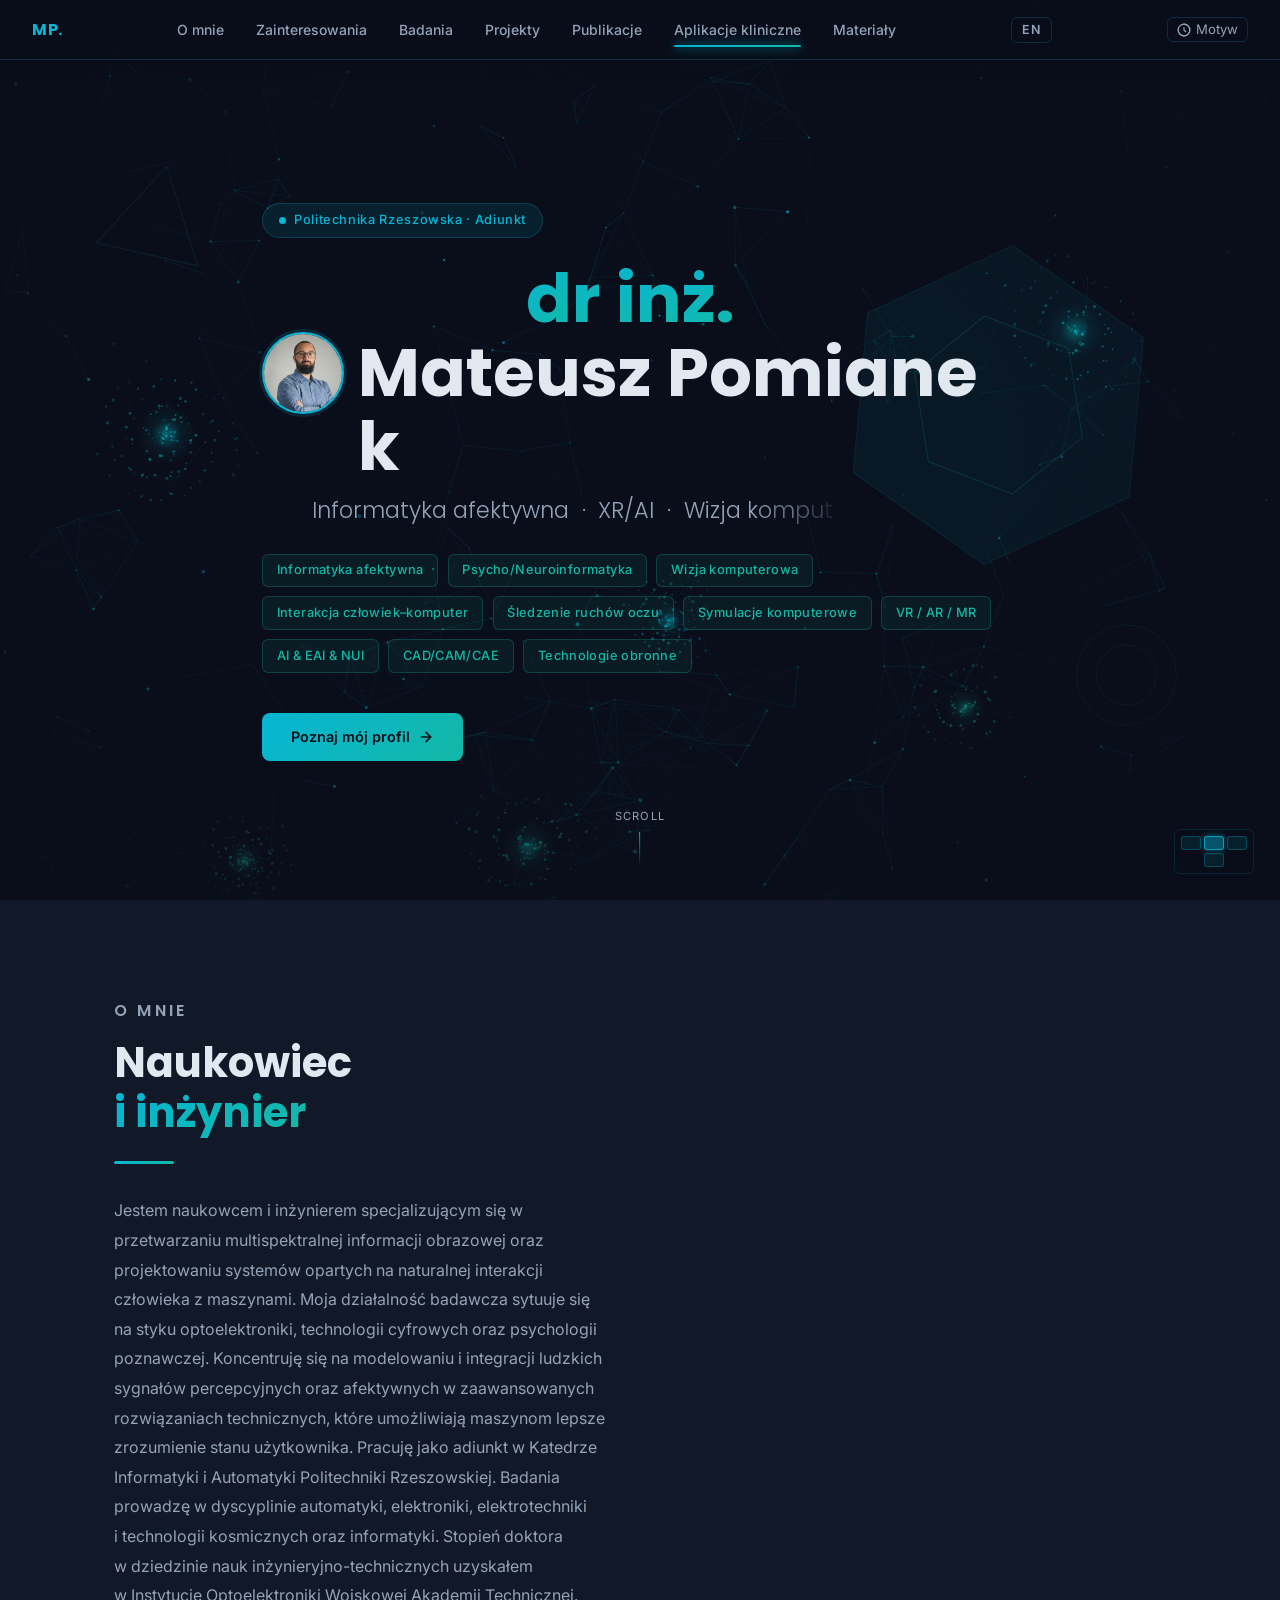
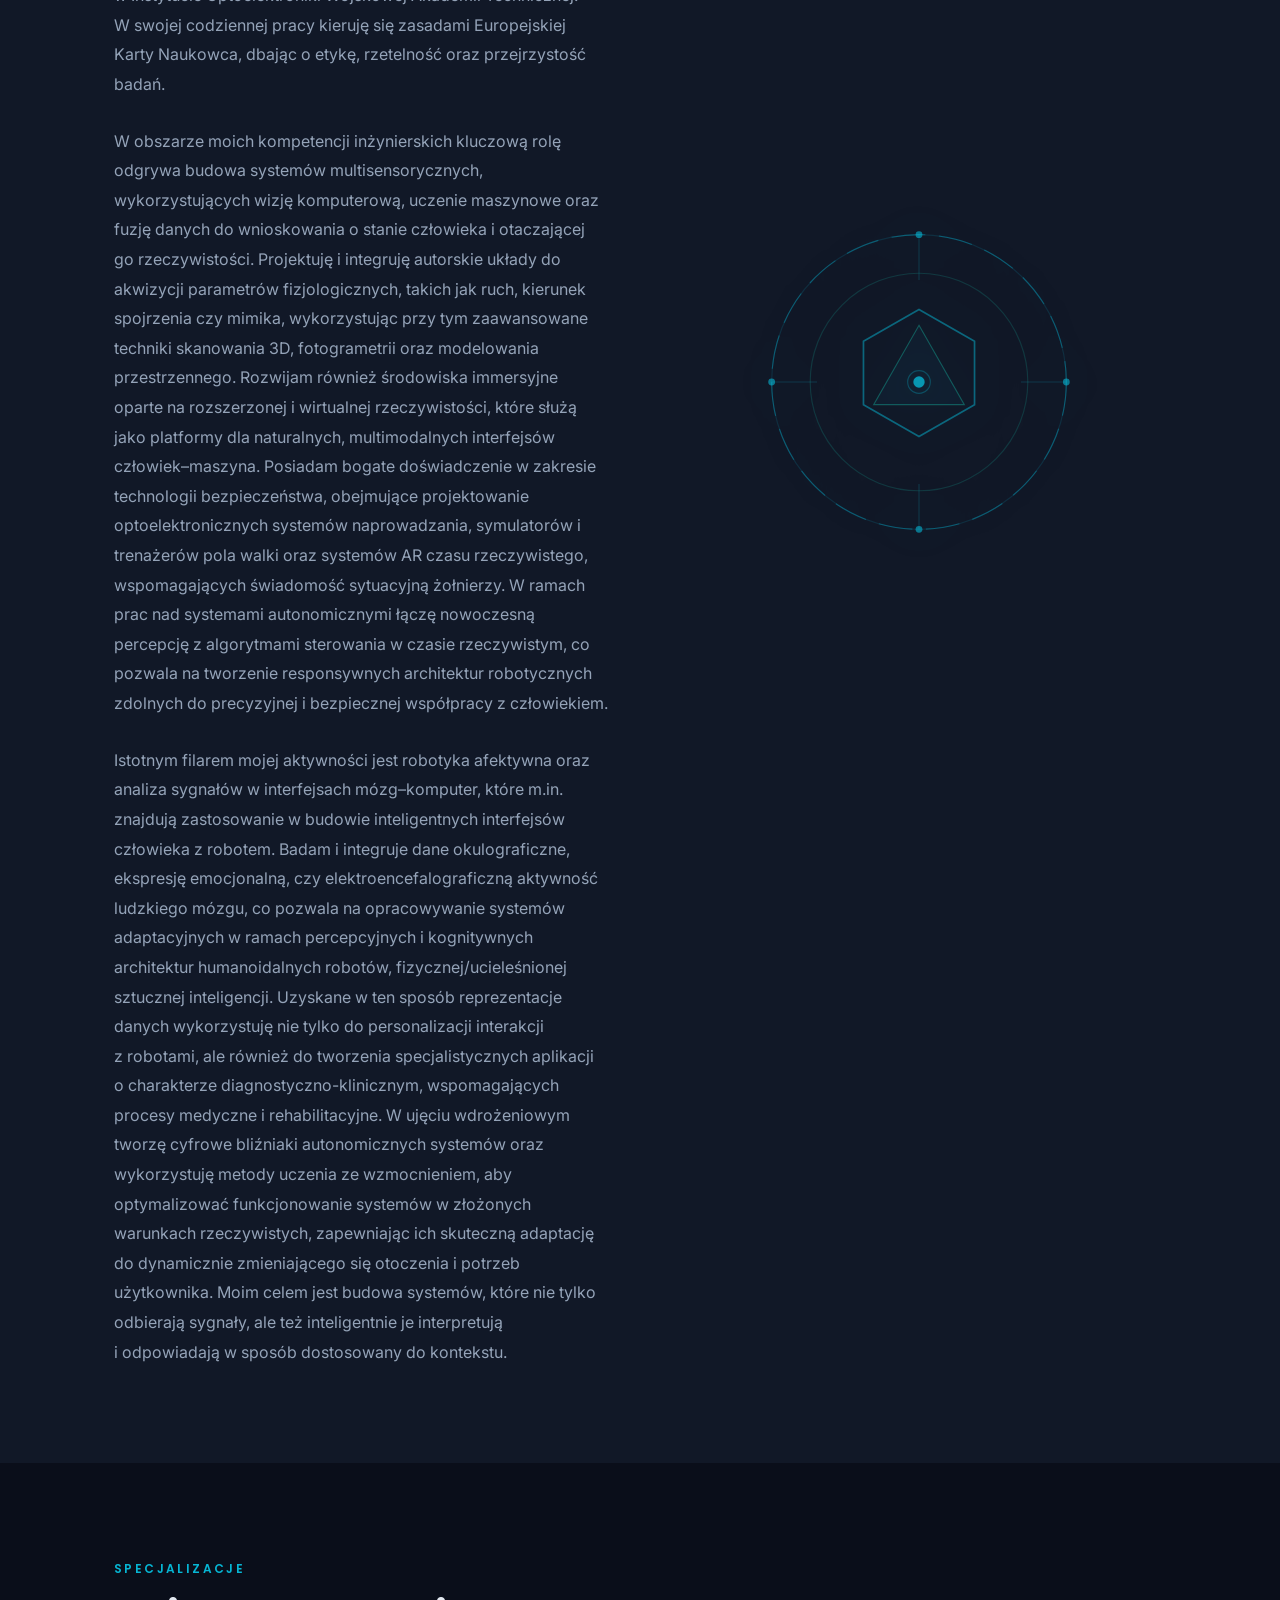
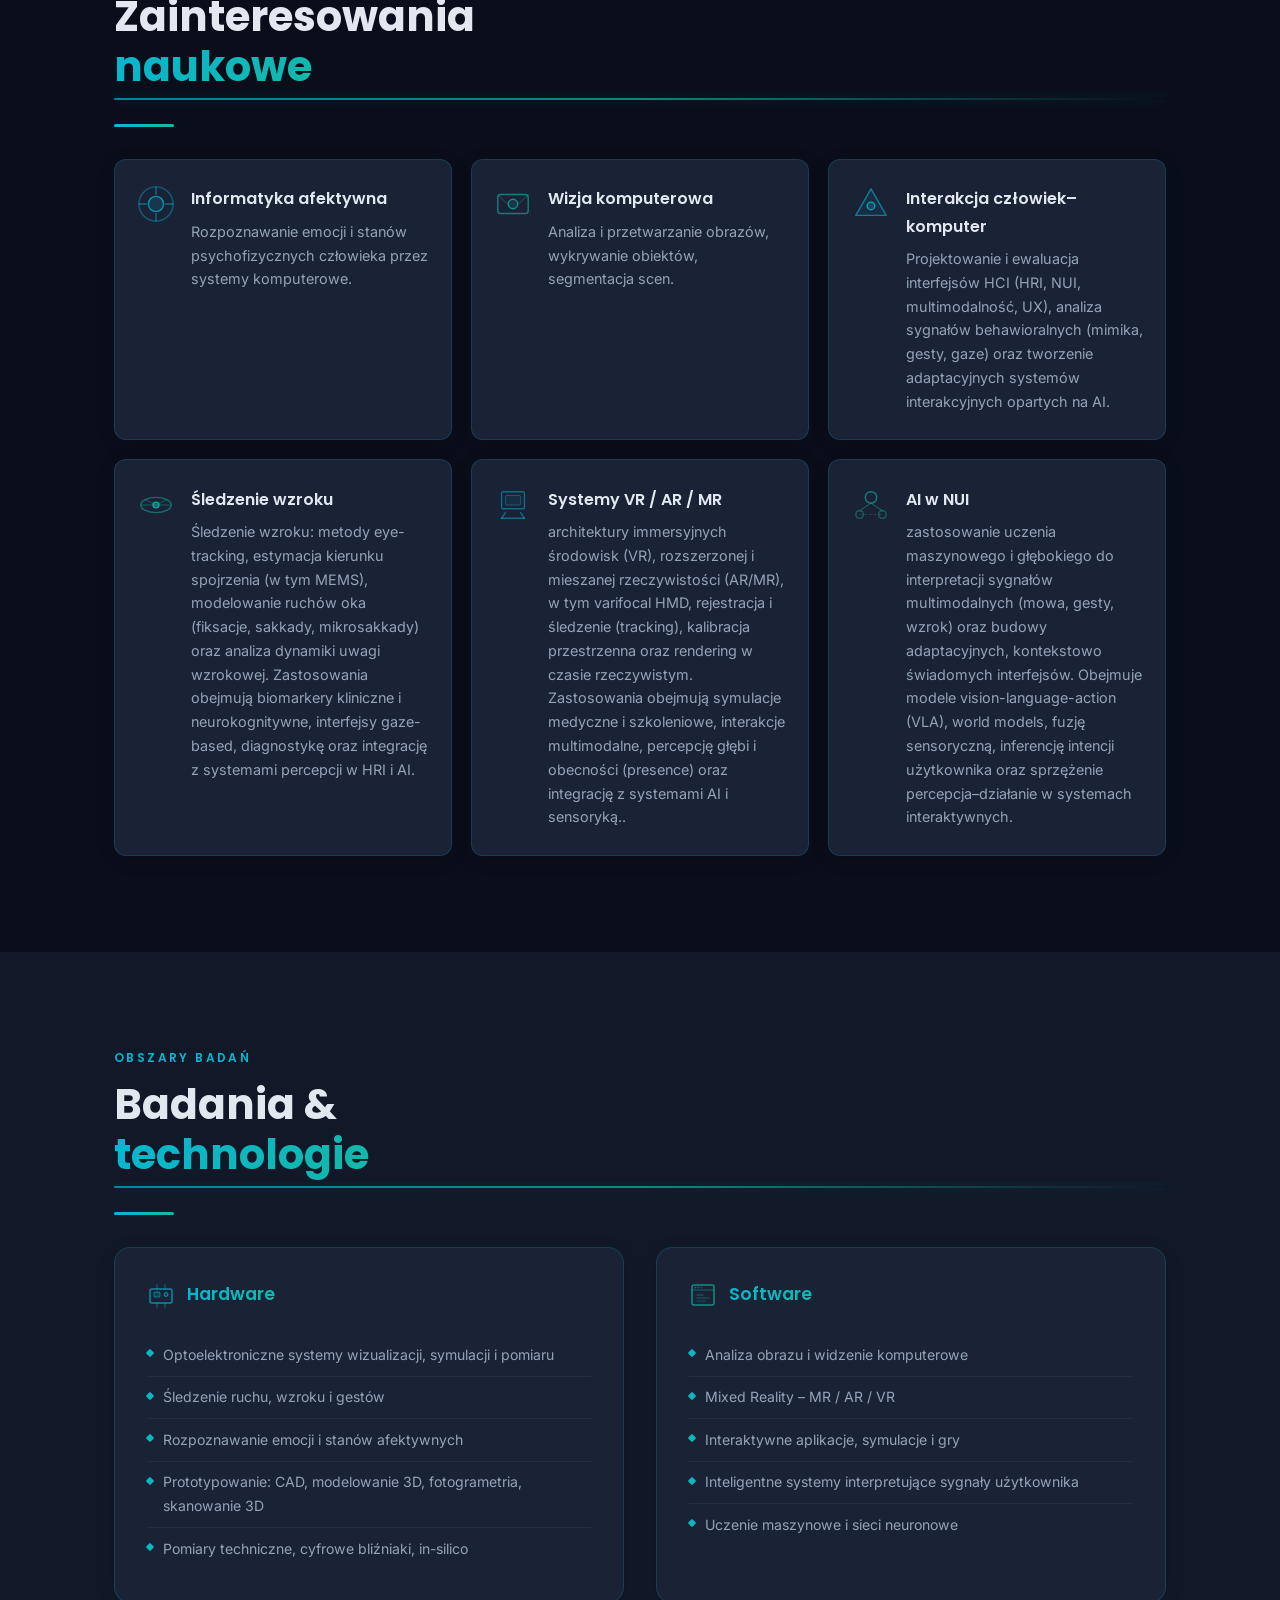
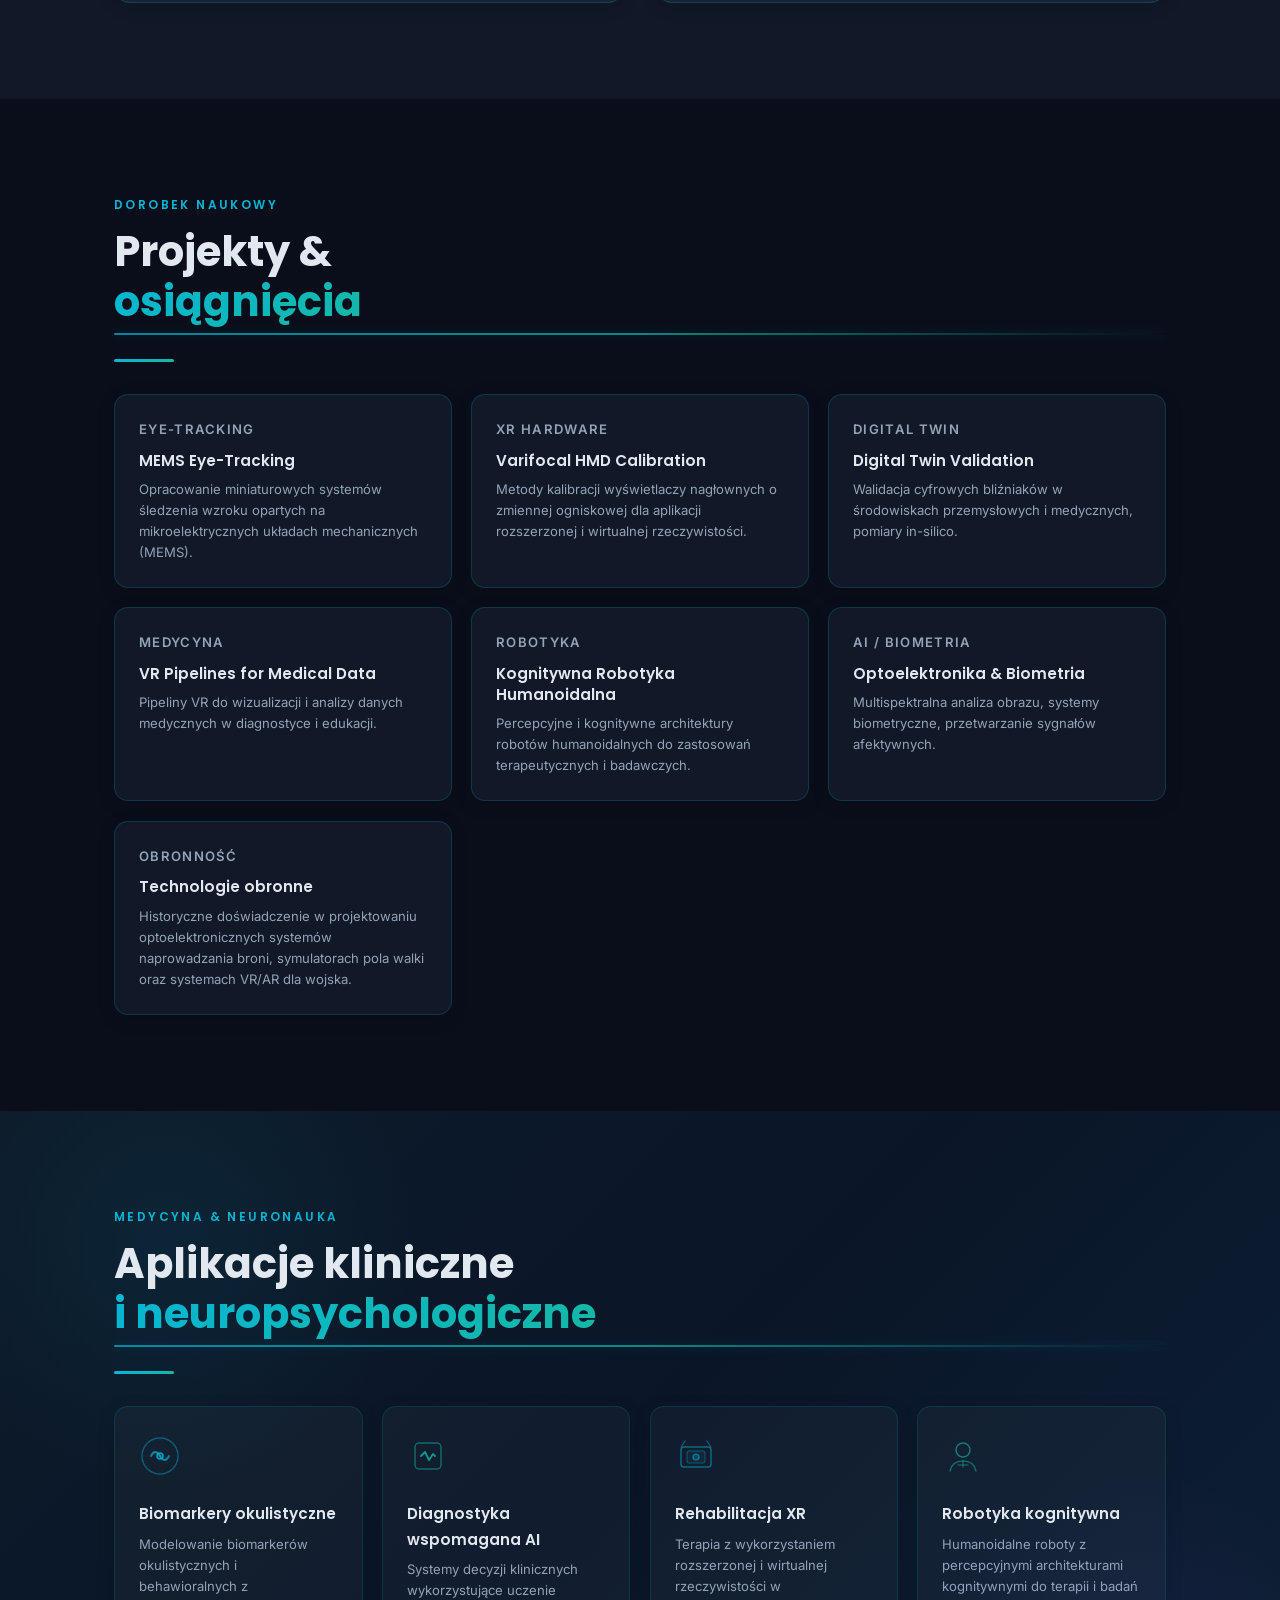
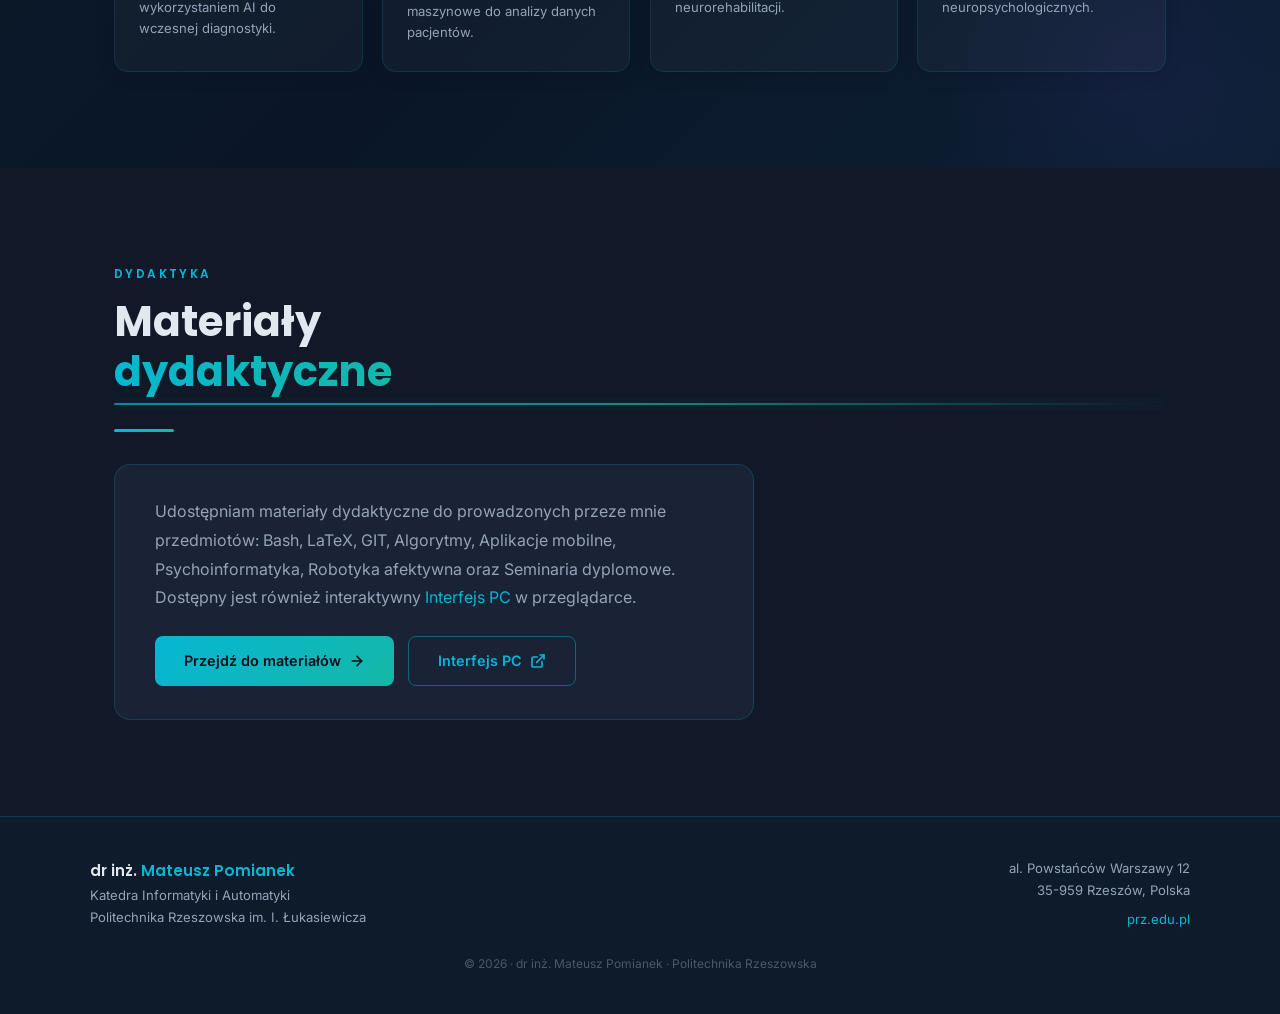
==== index.html @ 17adc633 "Improve publications navigation and increase hero network density" ====
<!DOCTYPE html>
<html lang="pl">

<head>
  <meta charset="UTF-8" />
  <meta name="viewport" content="width=device-width, initial-scale=1.0" />
  <title>dr inż. Mateusz Pomianek – Wizytówka naukowa</title>
  <meta name="description"
    content="Strona naukowa dr inż. Mateusza Pomianka – adiunkta PRz. Specjalizacje: informatyka afektywna, VR/AR/MR, AI, optoelektronika, systemy obronne, naprowadzanie rakiet." />
  <meta name="author" content="dr inż. Mateusz Pomianek" />
  <meta name="keywords"
    content="Mateusz Pomianek, informatyka afektywna, wizja komputerowa, eye-tracking, VR AR MR, AI, Politechnika Rzeszowska, adiunkt, naprowadzanie rakiet, pociski przeciwpancerne, systemy obronne, symulatory pola walki, optoelektronika" />
  <meta property="og:title" content="dr inż. Mateusz Pomianek – Wizytówka naukowa" />
  <meta property="og:description"
    content="Strona naukowa dr inż. Mateusza Pomianka – adiunkta Politechniki Rzeszowskiej. Specjalizacje: informatyka afektywna, wizja komputerowa, VR/AR/MR, AI, śledzenie wzroku." />
  <meta property="og:type" content="profile" />
  <meta property="og:locale" content="pl_PL" />
  <meta name="google-site-verification" content="6rxzGHXJtmpyj20hBi0v7yX1h8KpN2fEgueFU1M8Flc" />
  <meta name="twitter:card" content="summary" />
  <meta name="twitter:title" content="dr inż. Mateusz Pomianek – Wizytówka naukowa" />
  <meta name="twitter:description"
    content="Adiunkt Politechniki Rzeszowskiej – informatyka afektywna, wizja komputerowa, VR/AR/MR, AI." />
  <link rel="icon"
    href="data:image/svg+xml,<svg xmlns='http://www.w3.org/2000/svg' viewBox='0 0 100 100'><text y='.9em' font-size='90'>🔬</text></svg>" />
  <link rel="preconnect" href="https://fonts.googleapis.com" />
  <link rel="preconnect" href="https://fonts.gstatic.com" crossorigin />
  <link
    href="https://fonts.googleapis.com/css2?family=Inter:wght@300;400;500;600;700&family=Poppins:wght@300;400;600;700&display=swap"
    rel="stylesheet" />
  <link rel="stylesheet" href="shattering-text.css" />
  <link rel="stylesheet" href="scroll-animations.css" />
  <link rel="stylesheet" href="anime-animations.css" />
  <link rel="stylesheet" href="grid-nav.css" />
  <link rel="stylesheet" href="theme-switcher.css" />
  <script src="theme-switcher.js"></script>

  <style>
    /* ==========================================
       RESET & BASE
    ========================================== */
    *,
    *::before,
    *::after {
      box-sizing: border-box;
      margin: 0;
      padding: 0;
    }

    :root {
      /* Colour palette */
      --clr-bg: #0a0e1a;
      --clr-surface: #111827;
      --clr-surface2: #1a2236;
      --clr-navy: #0d1b2a;
      --clr-blue: #1e40af;
      --clr-cyan: #06b6d4;
      --clr-teal: #14b8a6;
      --clr-neon: #00f5ff;
      --clr-neon2: #7c3aed;
      --clr-text: #e2e8f0;
      --clr-muted: #94a3b8;
      --clr-border: rgba(6, 182, 212, 0.18);

      /* Typography */
      --font-head: 'Poppins', sans-serif;
      --font-body: 'Inter', sans-serif;

      /* Spacing */
      --section-pad: 6rem 2rem;
    }

    html {
      scroll-behavior: auto;
    }

    body {
      background: var(--clr-bg);
      color: var(--clr-text);
      font-family: var(--font-body);
      line-height: 1.7;
      overflow-x: hidden;
    }

    /* Scrollbar styling */
    ::-webkit-scrollbar {
      width: 6px;
    }

    ::-webkit-scrollbar-track {
      background: var(--clr-bg);
    }

    ::-webkit-scrollbar-thumb {
      background: var(--clr-cyan);
      border-radius: 3px;
    }

    /* ==========================================
       UTILITY CLASSES
    ========================================== */
    .container {
      max-width: 1100px;
      margin: 0 auto;
      padding: 0 1.5rem;
    }

    .section-label {
      font-family: var(--font-head);
      font-size: 0.75rem;
      font-weight: 600;
      letter-spacing: 0.2em;
      text-transform: uppercase;
      color: var(--clr-cyan);
      margin-bottom: 0.75rem;
    }

    .section-title {
      font-family: var(--font-head);
      font-size: clamp(1.8rem, 4vw, 2.6rem);
      font-weight: 700;
      line-height: 1.2;
      margin-bottom: 1.5rem;
    }

    .gradient-text {
      background: linear-gradient(135deg, var(--clr-cyan), var(--clr-teal));
      -webkit-background-clip: text;
      -webkit-text-fill-color: transparent;
      background-clip: text;
    }

    /* Fade-in animation */
    .fade-in {
      opacity: 0;
      transform: translateY(24px);
      transition: opacity 0.56s cubic-bezier(0.25, 0.46, 0.45, 0.94), transform 0.56s cubic-bezier(0.25, 0.46, 0.45, 0.94);
    }

    .fade-in.visible {
      opacity: 1;
      transform: translateY(0);
    }

    /* Divider line */
    .divider {
      width: 60px;
      height: 3px;
      background: linear-gradient(90deg, var(--clr-cyan), var(--clr-teal));
      border-radius: 2px;
      margin-bottom: 2rem;
    }

    /* ==========================================
       NAV
    ========================================== */
    nav {
      position: fixed;
      top: 0;
      left: 0;
      right: 0;
      z-index: 100;
      padding: 1rem 2rem;
      display: flex;
      justify-content: space-between;
      align-items: center;
      background: var(--nav-bg, rgba(10, 14, 26, 0.75));
      backdrop-filter: blur(14px);
      -webkit-backdrop-filter: blur(14px);
      border-bottom: 1px solid var(--clr-border);
      transition: background 0.35s cubic-bezier(0.25, 0.46, 0.45, 0.94);
    }

    .nav-logo {
      font-family: var(--font-head);
      font-weight: 700;
      font-size: 1rem;
      color: var(--clr-cyan);
      letter-spacing: 0.04em;
      text-decoration: none;
    }

    .nav-links {
      display: flex;
      gap: 2rem;
      list-style: none;
    }

    .nav-links a {
      color: var(--clr-muted);
      text-decoration: none;
      font-size: 0.875rem;
      font-weight: 500;
      transition: color 0.22s cubic-bezier(0.25, 0.46, 0.45, 0.94);
    }

    .nav-links a:hover {
      color: var(--clr-cyan);
    }

    /* Hamburger for mobile */
    .nav-toggle {
      display: none;
      flex-direction: column;
      gap: 5px;
      cursor: pointer;
      background: none;
      border: none;
      padding: 4px;
    }

    .nav-toggle span {
      display: block;
      width: 22px;
      height: 2px;
      background: var(--clr-cyan);
      border-radius: 2px;
      transition: transform 0.3s cubic-bezier(0.25, 0.46, 0.45, 0.94), opacity 0.25s cubic-bezier(0.25, 0.46, 0.45, 0.94);
    }

    @media (max-width: 700px) {
      .nav-links {
        display: none;
        flex-direction: column;
        gap: 1rem;
        position: absolute;
        top: 100%;
        right: 0;
        left: 0;
        background: var(--nav-mobile-bg, rgba(10, 14, 26, 0.97));
        padding: 1.5rem 2rem;
        border-bottom: 1px solid var(--clr-border);
      }

      .nav-links.open {
        display: flex;
      }

      .nav-toggle {
        display: flex;
      }
    }

    /* ==========================================
       HERO
    ========================================== */
    #hero {
      position: relative;
      min-height: 100vh;
      display: flex;
      align-items: center;
      overflow: hidden;
    }

    /* Canvas fills the hero */
    #hero-canvas {
      position: absolute;
      inset: 0;
      width: 100%;
      height: 100%;
      display: block;
    }

    /* Vignette overlay */
    #hero::after {
      content: '';
      position: absolute;
      inset: 0;
      background: radial-gradient(ellipse at center, transparent 40%, var(--hero-vignette, rgba(10, 14, 26, 0.8)) 100%);
      pointer-events: none;
    }

    .hero-content {
      position: relative;
      z-index: 2;
      padding: 8rem 2rem 4rem;
      max-width: 820px;
    }

    .hero-badge {
      display: inline-flex;
      align-items: center;
      gap: 0.5rem;
      background: rgba(6, 182, 212, 0.1);
      border: 1px solid var(--clr-border);
      border-radius: 100px;
      padding: 0.35rem 1rem;
      font-size: 0.8rem;
      color: var(--clr-cyan);
      font-weight: 500;
      margin-bottom: 1.5rem;
      letter-spacing: 0.05em;
    }

    .hero-badge::before {
      content: '';
      width: 7px;
      height: 7px;
      background: var(--clr-cyan);
      border-radius: 50%;
      animation: pulse-dot 2s infinite;
    }

    @keyframes pulse-dot {

      0%,
      100% {
        opacity: 1;
        transform: scale(1);
      }

      50% {
        opacity: 0.4;
        transform: scale(1.4);
      }
    }

    .hero-name-wrap {
      display: inline-flex;
      align-items: center;
      gap: 0.85rem;
      margin-bottom: 0.5rem;
    }

    .hero-face {
      width: clamp(58px, 8vw, 82px);
      height: clamp(58px, 8vw, 82px);
      border-radius: 50%;
      border: 2px solid var(--clr-cyan);
      object-fit: cover;
      box-shadow: 0 0 0 3px rgba(6, 182, 212, 0.15);
      flex-shrink: 0;
    }

    .hero-name {
      font-family: var(--font-head);
      font-size: clamp(2.4rem, 6vw, 4.2rem);
      font-weight: 700;
      line-height: 1.1;
      margin-bottom: 0;
    }

    .hero-title {
      font-family: var(--font-head);
      font-size: clamp(1rem, 2.5vw, 1.4rem);
      font-weight: 300;
      color: var(--clr-muted);
      margin-bottom: 1.5rem;
    }

    .hero-tags {
      display: flex;
      flex-wrap: wrap;
      gap: 0.6rem;
      margin-bottom: 2.5rem;
    }

    .tag {
      background: rgba(20, 184, 166, 0.08);
      border: 1px solid rgba(20, 184, 166, 0.25);
      color: var(--clr-teal);
      border-radius: 6px;
      padding: 0.3rem 0.85rem;
      font-size: 0.8rem;
      font-weight: 500;
      letter-spacing: 0.03em;
      transition: background 0.22s cubic-bezier(0.25, 0.46, 0.45, 0.94), border-color 0.22s cubic-bezier(0.25, 0.46, 0.45, 0.94);
    }

    .tag:hover {
      background: rgba(20, 184, 166, 0.18);
      border-color: var(--clr-teal);
    }

    .hero-cta {
      display: inline-flex;
      align-items: center;
      gap: 0.5rem;
      background: linear-gradient(135deg, var(--clr-cyan), var(--clr-teal));
      color: #0a0e1a;
      font-weight: 600;
      font-size: 0.9rem;
      padding: 0.75rem 1.8rem;
      border-radius: 8px;
      text-decoration: none;
      transition: opacity 0.22s cubic-bezier(0.25, 0.46, 0.45, 0.94), transform 0.35s cubic-bezier(0.34, 1.56, 0.64, 1);
    }

    .hero-cta:hover {
      opacity: 0.88;
      transform: translateY(-2px);
    }

    /* Scroll indicator */
    .scroll-hint {
      position: absolute;
      bottom: 2rem;
      left: 50%;
      transform: translateX(-50%);
      z-index: 2;
      display: flex;
      flex-direction: column;
      align-items: center;
      gap: 0.4rem;
      color: var(--clr-muted);
      font-size: 0.7rem;
      letter-spacing: 0.1em;
      text-transform: uppercase;
      animation: bounce 2s infinite;
    }

    .scroll-hint::after {
      content: '';
      width: 1px;
      height: 36px;
      background: linear-gradient(to bottom, var(--clr-cyan), transparent);
    }

    @keyframes bounce {

      0%,
      100% {
        transform: translateX(-50%) translateY(0);
        animation-timing-function: cubic-bezier(0.45, 0, 0.55, 1);
      }

      50% {
        transform: translateX(-50%) translateY(8px);
      }
    }

    /* ==========================================
       ABOUT
    ========================================== */
    #about {
      padding: var(--section-pad);
      background: var(--clr-surface);
    }

    .about-grid {
      display: grid;
      grid-template-columns: 1fr 1fr;
      gap: 4rem;
      align-items: center;
    }

    .about-text p {
      color: var(--clr-muted);
      font-size: 1rem;
      line-height: 1.85;
    }

    /* Abstract geometric SVG element */
    .geo-figure {
      position: relative;
      display: flex;
      justify-content: center;
      align-items: center;
    }

    .geo-figure svg {
      width: 100%;
      max-width: 340px;
      height: auto;
      filter: drop-shadow(0 0 18px rgba(6, 182, 212, 0.25));
      animation: geo-spin 20s linear infinite;
      transform-origin: center;
    }

    @keyframes geo-spin {
      from {
        transform: rotate(0deg);
      }

      to {
        transform: rotate(360deg);
      }
    }

    .geo-inner {
      animation: geo-spin 12s linear infinite reverse;
    }

    @media (max-width: 768px) {
      .about-grid {
        grid-template-columns: 1fr;
        gap: 2.5rem;
      }
    }

    /* ==========================================
       RESEARCH INTERESTS
    ========================================== */
    #interests {
      padding: var(--section-pad);
      background: var(--clr-bg);
    }

    .interests-grid {
      display: grid;
      grid-template-columns: repeat(auto-fit, minmax(280px, 1fr));
      gap: 1.2rem;
      margin-top: 2rem;
    }

    .interest-card {
      background: var(--clr-surface2);
      border: 1px solid var(--clr-border);
      border-radius: 12px;
      padding: 1.6rem 1.4rem;
      display: flex;
      align-items: flex-start;
      gap: 1rem;
      transition: border-color 0.25s cubic-bezier(0.25, 0.46, 0.45, 0.94), transform 0.3s cubic-bezier(0.34, 1.56, 0.64, 1), box-shadow 0.3s cubic-bezier(0.25, 0.46, 0.45, 0.94);
    }

    .interest-card:hover {
      border-color: var(--clr-cyan);
      transform: translateY(-4px);
      box-shadow: 0 8px 30px rgba(6, 182, 212, 0.12);
    }

    /* Geometric icon */
    .int-icon {
      flex-shrink: 0;
      width: 38px;
      height: 38px;
    }

    .interest-card h3 {
      font-family: var(--font-head);
      font-size: 1rem;
      font-weight: 600;
    }

    .interest-card p {
      font-size: 0.9rem;
      color: var(--clr-muted);
      line-height: 1.65;
      max-width: 42ch;
    }

    .interest-card > div {
      display: flex;
      flex-direction: column;
      gap: 0.45rem;
    }

    /* ==========================================
       RESEARCH: HARDWARE / SOFTWARE
    ========================================== */
    #research {
      padding: var(--section-pad);
      background: var(--clr-surface);
    }

    .research-cols {
      display: grid;
      grid-template-columns: 1fr 1fr;
      gap: 2rem;
      margin-top: 2rem;
    }

    .research-col {
      background: var(--clr-surface2);
      border: 1px solid var(--clr-border);
      border-radius: 16px;
      padding: 2rem;
      transition: border-color 0.25s cubic-bezier(0.25, 0.46, 0.45, 0.94), box-shadow 0.3s cubic-bezier(0.25, 0.46, 0.45, 0.94);
    }

    .research-col:hover {
      border-color: var(--clr-cyan);
      box-shadow: 0 0 30px rgba(6, 182, 212, 0.08);
    }

    .research-col-head {
      display: flex;
      align-items: center;
      gap: 0.75rem;
      margin-bottom: 1.5rem;
    }

    .research-col-head svg {
      width: 28px;
      height: 28px;
      flex-shrink: 0;
    }

    .research-col-head h3 {
      font-family: var(--font-head);
      font-size: 1.1rem;
      font-weight: 600;
    }

    .research-list {
      list-style: none;
    }

    .research-list li {
      padding: 0.55rem 0;
      border-bottom: 1px solid rgba(255, 255, 255, 0.05);
      font-size: 0.88rem;
      color: var(--clr-muted);
      display: flex;
      align-items: flex-start;
      gap: 0.6rem;
    }

    .research-list li:last-child {
      border-bottom: none;
    }

    .research-list li::before {
      content: '';
      flex-shrink: 0;
      margin-top: 0.45rem;
      width: 6px;
      height: 6px;
      border-radius: 1px;
      background: linear-gradient(135deg, var(--clr-cyan), var(--clr-teal));
      transform: rotate(45deg);
    }

    @media (max-width: 650px) {
      .research-cols {
        grid-template-columns: 1fr;
      }
    }

    /* ==========================================
       PROJECTS & ACHIEVEMENTS
    ========================================== */
    #projects {
      padding: var(--section-pad);
      background: var(--clr-bg);
    }

    /* Project cards grid */
    .projects-grid {
      display: grid;
      grid-template-columns: repeat(auto-fit, minmax(260px, 1fr));
      gap: 1.2rem;
    }

    .project-card {
      background: var(--clr-surface);
      border: 1px solid var(--clr-border);
      border-radius: 14px;
      padding: 1.5rem;
      transition: border-color 0.25s cubic-bezier(0.25, 0.46, 0.45, 0.94), transform 0.3s cubic-bezier(0.34, 1.56, 0.64, 1), box-shadow 0.3s cubic-bezier(0.25, 0.46, 0.45, 0.94);
      position: relative;
      overflow: hidden;
    }

    .project-card::before {
      content: '';
      position: absolute;
      top: 0;
      left: 0;
      right: 0;
      height: 2px;
      background: linear-gradient(90deg, var(--clr-cyan), var(--clr-teal));
      opacity: 0;
      transition: opacity 0.25s cubic-bezier(0.25, 0.46, 0.45, 0.94);
    }

    .project-card:hover {
      border-color: var(--clr-cyan);
      transform: translateY(-4px);
      box-shadow: 0 10px 35px rgba(6, 182, 212, 0.1);
    }

    .project-card:hover::before {
      opacity: 1;
    }

    .project-tag {
      font-size: 0.7rem;
      font-weight: 600;
      letter-spacing: 0.1em;
      text-transform: uppercase;
      color: var(--clr-cyan);
      margin-bottom: 0.6rem;
    }

    .project-card h3 {
      font-family: var(--font-head);
      font-size: 0.95rem;
      font-weight: 600;
      margin-bottom: 0.5rem;
      line-height: 1.4;
    }

    .project-card p {
      font-size: 0.82rem;
      color: var(--clr-muted);
      line-height: 1.6;
    }

    /* ==========================================
       CLINICAL APPLICATIONS
    ========================================== */
    #clinical {
      padding: var(--section-pad);
      background: linear-gradient(135deg, #0d1b2a 0%, #0a1628 50%, #0d2035 100%);
      position: relative;
      overflow: hidden;
    }

    /* Background glow blobs */
    #clinical::before {
      content: '';
      position: absolute;
      top: -120px;
      left: -80px;
      width: 500px;
      height: 500px;
      background: radial-gradient(circle, rgba(6, 182, 212, 0.07) 0%, transparent 70%);
      pointer-events: none;
    }

    #clinical::after {
      content: '';
      position: absolute;
      bottom: -100px;
      right: -60px;
      width: 400px;
      height: 400px;
      background: radial-gradient(circle, rgba(124, 58, 237, 0.07) 0%, transparent 70%);
      pointer-events: none;
    }

    .clinical-inner {
      position: relative;
      z-index: 1;
    }

    .clinical-grid {
      display: grid;
      grid-template-columns: repeat(auto-fit, minmax(230px, 1fr));
      gap: 1.2rem;
      margin-top: 2rem;
    }

    .clinical-card {
      background: rgba(255, 255, 255, 0.03);
      border: 1px solid rgba(6, 182, 212, 0.15);
      border-radius: 14px;
      padding: 1.75rem 1.5rem;
      transition: background 0.25s cubic-bezier(0.25, 0.46, 0.45, 0.94), border-color 0.25s cubic-bezier(0.25, 0.46, 0.45, 0.94), transform 0.3s cubic-bezier(0.34, 1.56, 0.64, 1);
    }

    .clinical-card:hover {
      background: rgba(6, 182, 212, 0.06);
      border-color: var(--clr-cyan);
      transform: translateY(-4px);
    }

    .clinical-icon {
      width: 42px;
      height: 42px;
      margin-bottom: 1rem;
    }

    .clinical-card h3 {
      font-family: var(--font-head);
      font-size: 0.95rem;
      font-weight: 600;
      margin-bottom: 0.4rem;
    }

    .clinical-card p {
      font-size: 0.82rem;
      color: var(--clr-muted);
      line-height: 1.6;
    }

    /* ==========================================
       FOOTER
    ========================================== */
    footer {
      background: var(--clr-navy);
      border-top: 1px solid var(--clr-border);
      padding: 2.5rem 2rem;
    }

    .footer-inner {
      max-width: 1100px;
      margin: 0 auto;
      display: flex;
      flex-wrap: wrap;
      gap: 2rem;
      align-items: center;
      justify-content: space-between;
    }

    .footer-brand {
      font-family: var(--font-head);
      font-size: 0.95rem;
      font-weight: 600;
    }

    .footer-brand span {
      color: var(--clr-cyan);
    }

    .footer-info {
      font-size: 0.82rem;
      color: var(--clr-muted);
      line-height: 1.7;
    }

    .footer-copy {
      font-size: 0.75rem;
      color: rgba(148, 163, 184, 0.45);
      text-align: center;
      margin-top: 1.5rem;
    }

    /* ==========================================
       LANGUAGE TOGGLE
    ========================================== */
    .lang-toggle {
      background: none;
      border: 1px solid var(--clr-border);
      color: var(--clr-muted);
      font-family: var(--font-body);
      font-size: 0.78rem;
      font-weight: 600;
      letter-spacing: 0.08em;
      padding: 0.28rem 0.65rem;
      border-radius: 6px;
      cursor: pointer;
      transition: color 0.22s cubic-bezier(0.25, 0.46, 0.45, 0.94), border-color 0.22s cubic-bezier(0.25, 0.46, 0.45, 0.94), background 0.22s cubic-bezier(0.25, 0.46, 0.45, 0.94);
      flex-shrink: 0;
    }

    .lang-toggle:hover {
      color: var(--clr-cyan);
      border-color: var(--clr-cyan);
      background: rgba(6, 182, 212, 0.06);
    }

    /* ==========================================
       MATERIALS
    ========================================== */
    #materials {
      padding: var(--section-pad);
      background: var(--clr-surface);
    }

    .materials-grid {
      display: grid;
      grid-template-columns: repeat(auto-fit, minmax(260px, 1fr));
      gap: 1.4rem;
      margin-top: 2rem;
    }

    .material-card {
      background: var(--clr-surface2);
      border: 1px solid var(--clr-border);
      border-radius: 16px;
      padding: 1.75rem 1.5rem;
      position: relative;
      overflow: hidden;
      transition: transform 0.3s cubic-bezier(0.34, 1.56, 0.64, 1), border-color 0.25s cubic-bezier(0.25, 0.46, 0.45, 0.94), box-shadow 0.3s cubic-bezier(0.25, 0.46, 0.45, 0.94);
    }

    .material-card::before {
      content: '';
      position: absolute;
      inset: 0;
      background: linear-gradient(135deg, rgba(6, 182, 212, 0.05) 0%, transparent 60%);
      opacity: 0;
      transition: opacity 0.25s cubic-bezier(0.25, 0.46, 0.45, 0.94);
    }

    .material-card:hover {
      border-color: var(--clr-cyan);
      transform: translateY(-4px);
      box-shadow: 0 10px 35px rgba(6, 182, 212, 0.1);
    }

    .material-card:hover::before {
      opacity: 1;
    }

    .material-icon {
      width: 42px;
      height: 42px;
      margin-bottom: 1rem;
    }

    .material-tag {
      font-size: 0.7rem;
      font-weight: 600;
      letter-spacing: 0.1em;
      text-transform: uppercase;
      color: var(--clr-teal);
      margin-bottom: 0.5rem;
    }

    .material-card h3 {
      font-family: var(--font-head);
      font-size: 0.95rem;
      font-weight: 600;
      margin-bottom: 0.4rem;
      line-height: 1.4;
    }

    .material-card p {
      font-size: 0.82rem;
      color: var(--clr-muted);
      line-height: 1.6;
    }

    .material-link {
      display: inline-flex;
      align-items: center;
      gap: 0.35rem;
      margin-top: 0.9rem;
      font-size: 0.78rem;
      font-weight: 600;
      color: var(--clr-cyan);
      text-decoration: none;
      transition: gap 0.2s cubic-bezier(0.25, 0.46, 0.45, 0.94);
    }

    .material-link:hover {
      gap: 0.55rem;
    }

    /* Materials CTA */
    .materials-cta {
      max-width: 640px;
      background: var(--clr-surface2);
      border: 1px solid var(--clr-border);
      border-radius: 16px;
      padding: 2rem 2.5rem;
    }

    .materials-cta p {
      font-size: 1rem;
      color: var(--clr-muted);
      line-height: 1.8;
    }
  </style>
</head>

<body data-grid-pos="center">

  <!-- Scroll Progress Bar -->
  <div id="scroll-progress" aria-hidden="true"></div>

  <!-- ==========================================
       NAVIGATION
  ========================================== -->
  <nav id="navbar" role="navigation" aria-label="Nawigacja główna">
    <a href="#hero" class="nav-logo">MP.</a>
    <button class="nav-toggle" id="navToggle" aria-label="Otwórz menu" aria-expanded="false">
      <span></span><span></span><span></span>
    </button>
    <ul class="nav-links" id="navLinks" role="list">
      <li><a href="#about" data-i18n="nav.about">O mnie</a></li>
      <li><a href="#interests" data-i18n="nav.interests">Zainteresowania</a></li>
      <li><a href="#research" data-i18n="nav.research">Badania</a></li>
      <li><a href="#projects" data-i18n="nav.projects">Projekty</a></li>
      <li><a href="publications.html" data-i18n="nav.publications">Publikacje</a></li>
      <li><a href="#clinical" data-i18n="nav.clinical">Aplikacje kliniczne</a></li>
      <li><a href="materials.html" data-i18n="nav.materials">Materiały</a></li>
    </ul>
    <button class="lang-toggle" id="langToggle" aria-label="Switch language / Zmień język">EN</button>
    <div class="theme-picker">
      <button class="theme-toggle" id="themeToggle" aria-haspopup="listbox" aria-expanded="false"
        aria-label="Motyw – kliknij aby zmienić">
        <svg width="14" height="14" viewBox="0 0 24 24" fill="none" stroke="currentColor" stroke-width="2"
          stroke-linecap="round" stroke-linejoin="round" aria-hidden="true">
          <circle cx="12" cy="12" r="10" />
          <path d="M12 2a10 10 0 0 1 0 20C6.5 22 2 17 2 12" />
          <path d="M12 8v4l3 3" />
        </svg>
        Motyw
      </button>
    </div>
  </nav>

  <!-- ==========================================
       HERO – interactive canvas background
  ========================================== -->
  <section id="hero" aria-label="Powitanie">
    <canvas id="hero-canvas" aria-hidden="true"></canvas>

    <div class="hero-content container">
      <div class="hero-badge fade-in" data-i18n="hero.badge">Politechnika Rzeszowska · Adiunkt</div>

      <div class="hero-name-wrap fade-in" style="transition-delay:.1s">
        <img class="hero-face" src="docs/img3.png" alt="Portret dr inż. Mateusza Pomianka" loading="eager" decoding="async">
        <h1 class="hero-name">
          <span class="gradient-text" data-i18n="hero.degree">dr inż.</span><br>Mateusz Pomianek
        </h1>
      </div>

      <p class="hero-title fade-in" style="transition-delay:.2s" data-i18n="hero.subtitle">
        Informatyka afektywna &nbsp;·&nbsp; XR/AI &nbsp;·&nbsp; Wizja komputerowa
      </p>

      <div class="hero-tags fade-in" style="transition-delay:.3s">
        <span class="tag" data-i18n="hero.tag1">Informatyka afektywna</span>
        <span class="tag" data-i18n="hero.tag1">Psycho/Neuroinformatyka</span>
        <span class="tag" data-i18n="hero.tag2">Wizja komputerowa</span>
        <span class="tag" data-i18n="hero.tag3">Interakcja człowiek–komputer</span>
        <span class="tag" data-i18n="hero.tag4">Śledzenie ruchów oczu</span>
        <span class="tag" data-i18n="hero.tag4">Symulacje komputerowe</span>
        <span class="tag">VR / AR / MR</span>
        <span class="tag">AI &amp; EAI &amp; NUI</span>
        <span class="tag">CAD/CAM/CAE</span>
        <span class="tag" data-i18n="hero.tag5">Technologie obronne</span>
      </div>

      <a href="#about" class="hero-cta fade-in" style="transition-delay:.4s">
        <span data-i18n="hero.cta">Poznaj mój profil</span>
        <svg width="16" height="16" viewBox="0 0 24 24" fill="none" stroke="currentColor" stroke-width="2.5"
          stroke-linecap="round" stroke-linejoin="round" aria-hidden="true">
          <line x1="5" y1="12" x2="19" y2="12" />
          <polyline points="12 5 19 12 12 19" />
        </svg>
      </a>
    </div>

    <div class="scroll-hint" aria-hidden="true">scroll</div>
  </section>

  <!-- ==========================================
       ABOUT
  ========================================== -->
  <section id="about" aria-labelledby="about-title">
    <div class="container">
      <div class="about-grid">
        <div class="about-text fade-in">
          <p class="section-label" data-i18n="about.label">O mnie</p>
          <h2 class="section-title" id="about-title" data-i18n="about.title">Naukowiec<br><span class="gradient-text">i
              inżynier</span></h2>
          <div class="divider"></div>
          <p data-i18n="about.p1">
            Jestem naukowcem i inżynierem specjalizującym się w przetwarzaniu multispektralnej informacji obrazowej oraz
            projektowaniu systemów opartych na naturalnej interakcji człowieka z maszynami. Moja działalność badawcza
            sytuuje się na
            styku optoelektroniki, technologii cyfrowych oraz psychologii poznawczej. Koncentruję się na modelowaniu
            i integracji
            ludzkich sygnałów percepcyjnych oraz afektywnych w zaawansowanych rozwiązaniach technicznych, które
            umożliwiają maszynom
            lepsze zrozumienie stanu użytkownika. Pracuję jako adiunkt w Katedrze Informatyki i Automatyki Politechniki
            Rzeszowskiej. Badania prowadzę w dyscyplinie automatyki, elektroniki, elektrotechniki i technologii
            kosmicznych oraz
            informatyki. Stopień doktora w dziedzinie nauk inżynieryjno-technicznych uzyskałem w Instytucie
            Optoelektroniki
            Wojskowej Akademii Technicznej. W swojej codziennej pracy kieruję się zasadami Europejskiej Karty Naukowca,
            dbając
            o etykę, rzetelność oraz przejrzystość badań.
          </p>
          <br>
          <p data-i18n="about.p2">
            W obszarze moich kompetencji inżynierskich kluczową rolę odgrywa budowa systemów multisensorycznych,
            wykorzystujących
            wizję komputerową, uczenie maszynowe oraz fuzję danych do wnioskowania o stanie człowieka i otaczającej go
            rzeczywistości. Projektuję i integruję autorskie układy do akwizycji parametrów fizjologicznych, takich jak
            ruch,
            kierunek spojrzenia czy mimika, wykorzystując przy tym zaawansowane techniki skanowania 3D, fotogrametrii
            oraz
            modelowania przestrzennego. Rozwijam również środowiska immersyjne oparte na rozszerzonej i wirtualnej
            rzeczywistości,
            które służą jako platformy dla naturalnych, multimodalnych interfejsów człowiek–maszyna. Posiadam bogate
            doświadczenie w
            zakresie technologii bezpieczeństwa, obejmujące projektowanie optoelektronicznych systemów naprowadzania,
            symulatorów i
            trenażerów pola walki oraz systemów AR czasu rzeczywistego, wspomagających świadomość sytuacyjną żołnierzy.
            W ramach
            prac nad systemami autonomicznymi łączę nowoczesną percepcję z algorytmami sterowania w czasie rzeczywistym,
            co pozwala
            na tworzenie responsywnych architektur robotycznych zdolnych do precyzyjnej i bezpiecznej współpracy
            z człowiekiem.
          </p>
          <br>
          <p data-i18n="about.p3">
            Istotnym filarem mojej aktywności jest robotyka afektywna oraz analiza sygnałów w interfejsach
            mózg–komputer, które
            m.in. znajdują zastosowanie w budowie inteligentnych interfejsów człowieka z robotem. Badam i integruje dane
            okulograficzne, ekspresję emocjonalną, czy elektroencefalograficzną aktywność ludzkiego mózgu, co pozwala na
            opracowywanie systemów adaptacyjnych w ramach percepcyjnych i kognitywnych architektur humanoidalnych
            robotów,
            fizycznej/ucieleśnionej sztucznej inteligencji. Uzyskane w ten sposób reprezentacje danych wykorzystuję nie
            tylko do
            personalizacji interakcji z robotami, ale również do tworzenia specjalistycznych aplikacji o charakterze
            diagnostyczno-klinicznym, wspomagających procesy medyczne i rehabilitacyjne. W ujęciu wdrożeniowym tworzę
            cyfrowe
            bliźniaki autonomicznych systemów oraz wykorzystuję metody uczenia ze wzmocnieniem, aby optymalizować
            funkcjonowanie
            systemów w złożonych warunkach rzeczywistych, zapewniając ich skuteczną adaptację do dynamicznie
            zmieniającego się
            otoczenia i potrzeb użytkownika. Moim celem jest budowa systemów, które nie tylko odbierają sygnały, ale też
            inteligentnie je interpretują i odpowiadają w sposób dostosowany do kontekstu.
          </p>
        </div>

        <!-- Abstract geometric figure -->
        <div class="geo-figure fade-in" style="transition-delay:.2s" aria-hidden="true">
          <svg viewBox="0 0 300 300" xmlns="http://www.w3.org/2000/svg">
            <!-- Outer ring -->
            <circle cx="150" cy="150" r="130" fill="none" stroke="rgba(6,182,212,0.15)" stroke-width="1" />
            <circle cx="150" cy="150" r="130" fill="none" stroke="rgba(6,182,212,0.35)" stroke-width="1"
              stroke-dasharray="30 12" />
            <!-- Mid ring -->
            <circle cx="150" cy="150" r="96" fill="none" stroke="rgba(20,184,166,0.2)" stroke-width="1" />
            <!-- Inner rotating group -->
            <g class="geo-inner">
              <!-- Hexagon -->
              <polygon points="150,86 199,114 199,170 150,198 101,170 101,114" fill="none" stroke="rgba(6,182,212,0.5)"
                stroke-width="1.5" />
              <!-- Triangle -->
              <polygon points="150,100 190,170 110,170" fill="rgba(6,182,212,0.04)" stroke="rgba(20,184,166,0.4)"
                stroke-width="1" />
            </g>
            <!-- Centre dot -->
            <circle cx="150" cy="150" r="5" fill="#06b6d4" opacity="0.8" />
            <circle cx="150" cy="150" r="10" fill="none" stroke="#06b6d4" stroke-width="1" opacity="0.3" />
            <!-- Axis lines -->
            <line x1="150" y1="20" x2="150" y2="60" stroke="rgba(6,182,212,0.2)" stroke-width="1" />
            <line x1="150" y1="240" x2="150" y2="280" stroke="rgba(6,182,212,0.2)" stroke-width="1" />
            <line x1="20" y1="150" x2="60" y2="150" stroke="rgba(6,182,212,0.2)" stroke-width="1" />
            <line x1="240" y1="150" x2="280" y2="150" stroke="rgba(6,182,212,0.2)" stroke-width="1" />
            <!-- Corner nodes -->
            <circle cx="150" cy="20" r="3" fill="rgba(6,182,212,0.6)" />
            <circle cx="150" cy="280" r="3" fill="rgba(6,182,212,0.6)" />
            <circle cx="20" cy="150" r="3" fill="rgba(6,182,212,0.6)" />
            <circle cx="280" cy="150" r="3" fill="rgba(6,182,212,0.6)" />
          </svg>
        </div>
      </div>
    </div>
  </section>

  <!-- ==========================================
       RESEARCH INTERESTS
  ========================================== -->
  <section id="interests" aria-labelledby="interests-title">
    <div class="container">
      <p class="section-label fade-in" data-i18n="interests.label">Specjalizacje</p>
      <h2 class="section-title fade-in" style="transition-delay:.05s" id="interests-title" data-i18n="interests.title">
        Zainteresowania<br><span class="gradient-text">naukowe</span>
      </h2>
      <div class="divider fade-in" style="transition-delay:.1s"></div>

      <div class="interests-grid">

        <!-- Card 1 -->
        <article class="interest-card fade-in" style="transition-delay:.1s">
          <svg class="int-icon" viewBox="0 0 40 40" fill="none" xmlns="http://www.w3.org/2000/svg" aria-hidden="true">
            <circle cx="20" cy="20" r="18" stroke="rgba(6,182,212,0.4)" stroke-width="1.5" />
            <circle cx="20" cy="20" r="8" fill="rgba(6,182,212,0.15)" stroke="rgba(6,182,212,0.7)" stroke-width="1.5" />
            <line x1="20" y1="2" x2="20" y2="10" stroke="rgba(6,182,212,0.5)" stroke-width="1.5"
              stroke-linecap="round" />
            <line x1="20" y1="30" x2="20" y2="38" stroke="rgba(6,182,212,0.5)" stroke-width="1.5"
              stroke-linecap="round" />
            <line x1="2" y1="20" x2="10" y2="20" stroke="rgba(6,182,212,0.5)" stroke-width="1.5"
              stroke-linecap="round" />
            <line x1="30" y1="20" x2="38" y2="20" stroke="rgba(6,182,212,0.5)" stroke-width="1.5"
              stroke-linecap="round" />
          </svg>
          <div>
            <h3 data-i18n="interests.card1.title">Informatyka afektywna</h3>
            <p data-i18n="interests.card1.desc">Rozpoznawanie emocji i stanów psychofizycznych człowieka przez systemy
              komputerowe.</p>
          </div>
        </article>

        <!-- Card 2 -->
        <article class="interest-card fade-in" style="transition-delay:.15s">
          <svg class="int-icon" viewBox="0 0 40 40" fill="none" xmlns="http://www.w3.org/2000/svg" aria-hidden="true">
            <rect x="4" y="10" width="32" height="20" rx="3" stroke="rgba(20,184,166,0.6)" stroke-width="1.5" />
            <circle cx="20" cy="20" r="5" fill="rgba(20,184,166,0.15)" stroke="rgba(20,184,166,0.7)"
              stroke-width="1.5" />
            <line x1="4" y1="10" x2="14" y2="20" stroke="rgba(20,184,166,0.4)" stroke-width="1" />
            <line x1="36" y1="10" x2="26" y2="20" stroke="rgba(20,184,166,0.4)" stroke-width="1" />
          </svg>
          <div>
            <h3 data-i18n="interests.card2.title">Wizja komputerowa</h3>
            <p data-i18n="interests.card2.desc">Analiza i przetwarzanie obrazów, wykrywanie obiektów, segmentacja scen.
            </p>
          </div>
        </article>

        <!-- Card 3 -->
        <article class="interest-card fade-in" style="transition-delay:.2s">
          <svg class="int-icon" viewBox="0 0 40 40" fill="none" xmlns="http://www.w3.org/2000/svg" aria-hidden="true">
            <polygon points="20,4 36,32 4,32" fill="rgba(6,182,212,0.08)" stroke="rgba(6,182,212,0.6)"
              stroke-width="1.5" stroke-linejoin="round" />
            <circle cx="20" cy="22" r="4" fill="rgba(6,182,212,0.2)" stroke="rgba(6,182,212,0.8)" stroke-width="1.5" />
          </svg>
          <div>
            <h3 data-i18n="interests.card3.title">Interakcja człowiek–komputer</h3>
            <p data-i18n="interests.card3.desc">Projektowanie i ewaluacja interfejsów HCI (HRI, NUI, multimodalność, UX),
              analiza sygnałów behawioralnych (mimika, gesty, gaze) oraz tworzenie adaptacyjnych systemów
              interakcyjnych opartych na AI.</p>
          </div>
        </article>

        <!-- Card 4 -->
        <article class="interest-card fade-in" style="transition-delay:.25s">
          <svg class="int-icon" viewBox="0 0 40 40" fill="none" xmlns="http://www.w3.org/2000/svg" aria-hidden="true">
            <ellipse cx="20" cy="20" rx="16" ry="8" stroke="rgba(20,184,166,0.5)" stroke-width="1.5" />
            <line x1="4" y1="20" x2="36" y2="20" stroke="rgba(20,184,166,0.4)" stroke-width="1" />
            <circle cx="20" cy="20" r="3" fill="rgba(20,184,166,0.3)" stroke="rgba(20,184,166,0.9)"
              stroke-width="1.5" />
            <!-- Eye rays -->
            <line x1="20" y1="20" x2="32" y2="14" stroke="rgba(20,184,166,0.35)" stroke-width="1" />
            <line x1="20" y1="20" x2="8" y2="14" stroke="rgba(20,184,166,0.35)" stroke-width="1" />
          </svg>
          <div>
            <h3 data-i18n="interests.card4.title">Śledzenie wzroku</h3>
            <p data-i18n="interests.card4.desc">Śledzenie wzroku: metody eye-tracking, estymacja kierunku spojrzenia (w
              tym MEMS), modelowanie ruchów oka (fiksacje, sakkady, mikrosakkady)
              oraz analiza dynamiki uwagi wzrokowej. Zastosowania obejmują biomarkery kliniczne i neurokognitywne,
              interfejsy gaze-based, diagnostykę oraz integrację z systemami percepcji w HRI i AI.</p>
          </div>
        </article>

        <!-- Card 5 -->
        <article class="interest-card fade-in" style="transition-delay:.3s">
          <svg class="int-icon" viewBox="0 0 40 40" fill="none" xmlns="http://www.w3.org/2000/svg" aria-hidden="true">
            <rect x="8" y="6" width="24" height="18" rx="2" stroke="rgba(6,182,212,0.5)" stroke-width="1.5" />
            <rect x="12" y="10" width="16" height="10" rx="1" fill="rgba(6,182,212,0.08)" stroke="rgba(6,182,212,0.4)"
              stroke-width="1" />
            <line x1="12" y1="28" x2="8" y2="34" stroke="rgba(6,182,212,0.5)" stroke-width="1.5"
              stroke-linecap="round" />
            <line x1="28" y1="28" x2="32" y2="34" stroke="rgba(6,182,212,0.5)" stroke-width="1.5"
              stroke-linecap="round" />
            <line x1="8" y1="34" x2="32" y2="34" stroke="rgba(6,182,212,0.5)" stroke-width="1.5"
              stroke-linecap="round" />
          </svg>
          <div>
            <h3 data-i18n="interests.card5.title">Systemy VR / AR / MR</h3>
            <p data-i18n="interests.card5.desc">architektury immersyjnych środowisk (VR), rozszerzonej i mieszanej
              rzeczywistości (AR/MR), w tym varifocal HMD,
              rejestracja i śledzenie (tracking), kalibracja przestrzenna oraz rendering w czasie rzeczywistym.
              Zastosowania obejmują symulacje medyczne i szkoleniowe,
              interakcje multimodalne, percepcję głębi i obecności (presence) oraz integrację z systemami AI i
              sensoryką..</p>
          </div>
        </article>

        <!-- Card 6 -->
        <article class="interest-card fade-in" style="transition-delay:.35s">
          <svg class="int-icon" viewBox="0 0 40 40" fill="none" xmlns="http://www.w3.org/2000/svg" aria-hidden="true">
            <circle cx="20" cy="12" r="6" stroke="rgba(20,184,166,0.6)" stroke-width="1.5" />
            <circle cx="8" cy="30" r="4" stroke="rgba(20,184,166,0.4)" stroke-width="1.5" />
            <circle cx="32" cy="30" r="4" stroke="rgba(20,184,166,0.4)" stroke-width="1.5" />
            <line x1="20" y1="18" x2="8" y2="26" stroke="rgba(20,184,166,0.4)" stroke-width="1.2" />
            <line x1="20" y1="18" x2="32" y2="26" stroke="rgba(20,184,166,0.4)" stroke-width="1.2" />
            <line x1="8" y1="30" x2="32" y2="30" stroke="rgba(20,184,166,0.25)" stroke-width="1"
              stroke-dasharray="3 2" />
          </svg>
          <div>
            <h3 data-i18n="interests.card6.title">AI w NUI</h3>
            <p data-i18n="interests.card6.desc">zastosowanie uczenia maszynowego i głębokiego do interpretacji sygnałów
              multimodalnych (mowa, gesty, wzrok)
              oraz budowy adaptacyjnych, kontekstowo świadomych interfejsów. Obejmuje modele vision-language-action
              (VLA), world models, fuzję sensoryczną,
              inferencję intencji użytkownika oraz sprzężenie percepcja–działanie w systemach interaktywnych.</p>
          </div>
        </article>

        <!-- Card 7 removed – defence interests consolidated -->

      </div>
    </div>
  </section>

  <!-- ==========================================
       RESEARCH: HARDWARE / SOFTWARE
  ========================================== -->
  <section id="research" aria-labelledby="research-title">
    <div class="container">
      <p class="section-label fade-in" data-i18n="research.label">Obszary badań</p>
      <h2 class="section-title fade-in" style="transition-delay:.05s" id="research-title" data-i18n="research.title">
        Badania &amp;<br><span class="gradient-text">technologie</span>
      </h2>
      <div class="divider fade-in" style="transition-delay:.1s"></div>

      <div class="research-cols">
        <!-- Hardware column -->
        <div class="research-col fade-in" style="transition-delay:.15s">
          <div class="research-col-head">
            <svg viewBox="0 0 28 28" fill="none" xmlns="http://www.w3.org/2000/svg" aria-hidden="true">
              <rect x="3" y="8" width="22" height="14" rx="2" stroke="rgba(6,182,212,0.7)" stroke-width="1.5" />
              <rect x="7" y="11" width="6" height="5" rx="1" fill="rgba(6,182,212,0.2)" stroke="rgba(6,182,212,0.6)"
                stroke-width="1" />
              <circle cx="19" cy="13.5" r="2" fill="rgba(6,182,212,0.15)" stroke="rgba(6,182,212,0.7)"
                stroke-width="1" />
              <line x1="10" y1="3" x2="10" y2="8" stroke="rgba(6,182,212,0.4)" stroke-width="1.2"
                stroke-linecap="round" />
              <line x1="18" y1="3" x2="18" y2="8" stroke="rgba(6,182,212,0.4)" stroke-width="1.2"
                stroke-linecap="round" />
              <line x1="10" y1="22" x2="10" y2="27" stroke="rgba(6,182,212,0.4)" stroke-width="1.2"
                stroke-linecap="round" />
              <line x1="18" y1="22" x2="18" y2="27" stroke="rgba(6,182,212,0.4)" stroke-width="1.2"
                stroke-linecap="round" />
            </svg>
            <h3 class="gradient-text">Hardware</h3>
          </div>
          <ul class="research-list">
            <li data-i18n="research.hw1">Optoelektroniczne systemy wizualizacji, symulacji i pomiaru</li>
            <li data-i18n="research.hw2">Śledzenie ruchu, wzroku i gestów</li>
            <li data-i18n="research.hw3">Rozpoznawanie emocji i stanów afektywnych</li>
            <li data-i18n="research.hw4">Prototypowanie: CAD, modelowanie 3D, fotogrametria, skanowanie 3D</li>
            <li data-i18n="research.hw5">Pomiary techniczne, cyfrowe bliźniaki, in-silico</li>
          </ul>
        </div>

        <!-- Software column -->
        <div class="research-col fade-in" style="transition-delay:.25s">
          <div class="research-col-head">
            <svg viewBox="0 0 28 28" fill="none" xmlns="http://www.w3.org/2000/svg" aria-hidden="true">
              <rect x="3" y="4" width="22" height="20" rx="2" stroke="rgba(20,184,166,0.7)" stroke-width="1.5" />
              <line x1="3" y1="9" x2="25" y2="9" stroke="rgba(20,184,166,0.4)" stroke-width="1" />
              <line x1="8" y1="14" x2="14" y2="14" stroke="rgba(20,184,166,0.5)" stroke-width="1.2"
                stroke-linecap="round" />
              <line x1="8" y1="17" x2="20" y2="17" stroke="rgba(20,184,166,0.4)" stroke-width="1.2"
                stroke-linecap="round" />
              <line x1="8" y1="20" x2="16" y2="20" stroke="rgba(20,184,166,0.3)" stroke-width="1.2"
                stroke-linecap="round" />
              <circle cx="6.5" cy="6.5" r="1" fill="rgba(20,184,166,0.5)" />
              <circle cx="9.5" cy="6.5" r="1" fill="rgba(20,184,166,0.4)" />
              <circle cx="12.5" cy="6.5" r="1" fill="rgba(20,184,166,0.3)" />
            </svg>
            <h3 class="gradient-text">Software</h3>
          </div>
          <ul class="research-list">
            <li data-i18n="research.sw1">Analiza obrazu i widzenie komputerowe</li>
            <li data-i18n="research.sw3">Mixed Reality – MR / AR / VR</li>
            <li data-i18n="research.sw4">Interaktywne aplikacje, symulacje i gry</li>
            <li data-i18n="research.sw5">Inteligentne systemy interpretujące sygnały użytkownika</li>
            <li data-i18n="research.sw2">Uczenie maszynowe i sieci neuronowe</li>
          </ul>
        </div>
      </div>
    </div>
  </section>

  <!-- ==========================================
       PROJECTS & ACHIEVEMENTS
  ========================================== -->
  <section id="projects" aria-labelledby="projects-title">
    <div class="container">
      <p class="section-label fade-in" data-i18n="projects.label">Dorobek naukowy</p>
      <h2 class="section-title fade-in" style="transition-delay:.05s" id="projects-title" data-i18n="projects.title">
        Projekty &amp;<br><span class="gradient-text">osiągnięcia</span>
      </h2>
      <div class="divider fade-in" style="transition-delay:.1s"></div>

      <!-- Project cards -->
      <div class="projects-grid">

        <article class="project-card fade-in" style="transition-delay:.1s">
          <p class="project-tag">Eye-tracking</p>
          <h3>MEMS Eye-Tracking</h3>
          <p data-i18n="projects.card1.desc">Opracowanie miniaturowych systemów śledzenia wzroku opartych na
            mikroelektrycznych układach mechanicznych (MEMS).</p>
        </article>

        <article class="project-card fade-in" style="transition-delay:.15s">
          <p class="project-tag">XR Hardware</p>
          <h3>Varifocal HMD Calibration</h3>
          <p data-i18n="projects.card2.desc">Metody kalibracji wyświetlaczy nagłownych o zmiennej ogniskowej dla
            aplikacji rozszerzonej i wirtualnej rzeczywistości.</p>
        </article>

        <article class="project-card fade-in" style="transition-delay:.2s">
          <p class="project-tag">Digital Twin</p>
          <h3>Digital Twin Validation</h3>
          <p data-i18n="projects.card3.desc">Walidacja cyfrowych bliźniaków w środowiskach przemysłowych i medycznych,
            pomiary in-silico.</p>
        </article>

        <article class="project-card fade-in" style="transition-delay:.25s">
          <p class="project-tag" data-i18n="projects.card4.tag">Medycyna</p>
          <h3>VR Pipelines for Medical Data</h3>
          <p data-i18n="projects.card4.desc">Pipeliny VR do wizualizacji i analizy danych medycznych w diagnostyce i
            edukacji.</p>
        </article>

        <article class="project-card fade-in" style="transition-delay:.3s">
          <p class="project-tag" data-i18n="projects.card5.tag">Robotyka</p>
          <h3 data-i18n="projects.card5.title">Kognitywna Robotyka Humanoidalna</h3>
          <p data-i18n="projects.card5.desc">Percepcyjne i kognitywne architektury robotów humanoidalnych do zastosowań
            terapeutycznych i badawczych.</p>
        </article>

        <article class="project-card fade-in" style="transition-delay:.35s">
          <p class="project-tag" data-i18n="projects.card6.tag">AI / Biometria</p>
          <h3 data-i18n="projects.card6.title">Optoelektronika &amp; Biometria</h3>
          <p data-i18n="projects.card6.desc">Multispektralna analiza obrazu, systemy biometryczne, przetwarzanie
            sygnałów afektywnych.</p>
        </article>

        <article class="project-card fade-in" style="transition-delay:.4s">
          <p class="project-tag" data-i18n="projects.card7.tag">Obronność</p>
          <h3 data-i18n="projects.card7.title">Technologie obronne</h3>
          <p data-i18n="projects.card7.desc">Historyczne doświadczenie w projektowaniu optoelektronicznych systemów
            naprowadzania broni, symulatorach pola walki oraz systemach VR/AR dla wojska.</p>
        </article>

      </div>
    </div>
  </section>

  <!-- ==========================================
       CLINICAL APPLICATIONS
  ========================================== -->
  <section id="clinical" aria-labelledby="clinical-title">
    <div class="clinical-inner container">
      <p class="section-label fade-in" data-i18n="clinical.label">Medycyna &amp; Neuronauka</p>
      <h2 class="section-title fade-in" style="transition-delay:.05s" id="clinical-title" data-i18n="clinical.title">
        Aplikacje kliniczne<br><span class="gradient-text">i neuropsychologiczne</span>
      </h2>
      <div class="divider fade-in" style="transition-delay:.1s"></div>

      <div class="clinical-grid">

        <article class="clinical-card fade-in" style="transition-delay:.1s">
          <svg class="clinical-icon" viewBox="0 0 42 42" fill="none" xmlns="http://www.w3.org/2000/svg"
            aria-hidden="true">
            <circle cx="21" cy="21" r="18" stroke="rgba(6,182,212,0.4)" stroke-width="1.5" />
            <path d="M12 21 Q16 13 21 21 Q26 29 30 21" stroke="rgba(6,182,212,0.7)" stroke-width="1.8" fill="none"
              stroke-linecap="round" />
            <circle cx="21" cy="21" r="3" fill="rgba(6,182,212,0.3)" stroke="rgba(6,182,212,0.8)" stroke-width="1.5" />
          </svg>
          <h3 data-i18n="clinical.card1.title">Biomarkery okulistyczne</h3>
          <p data-i18n="clinical.card1.desc">Modelowanie biomarkerów okulistycznych i behawioralnych z wykorzystaniem AI
            do wczesnej diagnostyki.</p>
        </article>

        <article class="clinical-card fade-in" style="transition-delay:.15s">
          <svg class="clinical-icon" viewBox="0 0 42 42" fill="none" xmlns="http://www.w3.org/2000/svg"
            aria-hidden="true">
            <rect x="8" y="8" width="26" height="26" rx="4" stroke="rgba(20,184,166,0.5)" stroke-width="1.5" />
            <path d="M14 21 L18 17 L22 25 L26 19 L28 21" stroke="rgba(20,184,166,0.8)" stroke-width="1.8" fill="none"
              stroke-linecap="round" stroke-linejoin="round" />
          </svg>
          <h3 data-i18n="clinical.card2.title">Diagnostyka wspomagana AI</h3>
          <p data-i18n="clinical.card2.desc">Systemy decyzji klinicznych wykorzystujące uczenie maszynowe do analizy
            danych pacjentów.</p>
        </article>

        <article class="clinical-card fade-in" style="transition-delay:.2s">
          <svg class="clinical-icon" viewBox="0 0 42 42" fill="none" xmlns="http://www.w3.org/2000/svg"
            aria-hidden="true">
            <rect x="6" y="12" width="30" height="20" rx="3" stroke="rgba(6,182,212,0.5)" stroke-width="1.5" />
            <rect x="12" y="16" width="18" height="12" rx="2" fill="rgba(6,182,212,0.07)" stroke="rgba(6,182,212,0.4)"
              stroke-width="1" />
            <line x1="10" y1="6" x2="6" y2="12" stroke="rgba(6,182,212,0.4)" stroke-width="1.3"
              stroke-linecap="round" />
            <line x1="32" y1="6" x2="36" y2="12" stroke="rgba(6,182,212,0.4)" stroke-width="1.3"
              stroke-linecap="round" />
            <circle cx="21" cy="22" r="3" fill="rgba(6,182,212,0.2)" stroke="rgba(6,182,212,0.6)" stroke-width="1.2" />
          </svg>
          <h3 data-i18n="clinical.card3.title">Rehabilitacja XR</h3>
          <p data-i18n="clinical.card3.desc">Terapia z wykorzystaniem rozszerzonej i wirtualnej rzeczywistości w
            neurorehabilitacji.</p>
        </article>

        <article class="clinical-card fade-in" style="transition-delay:.25s">
          <svg class="clinical-icon" viewBox="0 0 42 42" fill="none" xmlns="http://www.w3.org/2000/svg"
            aria-hidden="true">
            <circle cx="21" cy="15" r="7" stroke="rgba(20,184,166,0.6)" stroke-width="1.5" />
            <path d="M8 36 Q10 26 21 26 Q32 26 34 36" stroke="rgba(20,184,166,0.5)" stroke-width="1.5" fill="none"
              stroke-linecap="round" />
            <line x1="21" y1="26" x2="21" y2="32" stroke="rgba(20,184,166,0.4)" stroke-width="1.5"
              stroke-linecap="round" />
            <line x1="16" y1="30" x2="26" y2="30" stroke="rgba(20,184,166,0.4)" stroke-width="1.5"
              stroke-linecap="round" />
          </svg>
          <h3 data-i18n="clinical.card4.title">Robotyka kognitywna</h3>
          <p data-i18n="clinical.card4.desc">Humanoidalne roboty z percepcyjnymi architekturami kognitywnymi do terapii
            i badań neuropsychologicznych.</p>
        </article>

      </div>
    </div>
  </section>

  <!-- ==========================================
       MATERIALS
  ========================================== -->
  <section id="materials" aria-labelledby="materials-title">
    <div class="container">
      <p class="section-label fade-in" data-i18n="materials.label">Dydaktyka</p>
      <h2 class="section-title fade-in" style="transition-delay:.05s" id="materials-title" data-i18n="materials.title">
        Materiały<br><span class="gradient-text">dydaktyczne</span>
      </h2>
      <div class="divider fade-in" style="transition-delay:.1s"></div>

      <div class="materials-cta fade-in" style="transition-delay:.15s">
        <p data-i18n="materials.desc">Udostępniam materiały dydaktyczne do prowadzonych przeze mnie przedmiotów: Bash,
          LaTeX, GIT, Algorytmy, Aplikacje mobilne, Psychoinformatyka, Robotyka afektywna oraz Seminaria dyplomowe.
          Dostępny jest również interaktywny <a href="https://matpomgit.github.io/win-xp-web" target="_blank"
            rel="noopener noreferrer" style="color:var(--clr-cyan);text-decoration:none;">Interfejs PC</a> w
          przeglądarce.</p>
        <div style="display:flex;flex-wrap:wrap;gap:0.9rem;margin-top:1.5rem;">
          <a href="materials.html" class="hero-cta" style="display:inline-flex;">
            <span data-i18n="materials.cta">Przejdź do materiałów</span>
            <svg width="16" height="16" viewBox="0 0 24 24" fill="none" stroke="currentColor" stroke-width="2.5"
              stroke-linecap="round" stroke-linejoin="round" aria-hidden="true">
              <line x1="5" y1="12" x2="19" y2="12" />
              <polyline points="12 5 19 12 12 19" />
            </svg>
          </a>
          <a href="https://matpomgit.github.io/win-xp-web" target="_blank" rel="noopener noreferrer" class="hero-cta"
            style="display:inline-flex;background:transparent;border:1px solid rgba(6,182,212,0.45);color:var(--clr-cyan);"
            data-i18n="materials.pcCta">
            Interfejs PC
            <svg width="16" height="16" viewBox="0 0 24 24" fill="none" stroke="currentColor" stroke-width="2.5"
              stroke-linecap="round" stroke-linejoin="round" aria-hidden="true">
              <polyline points="15 3 21 3 21 9" />
              <line x1="10" y1="14" x2="21" y2="3" />
              <path d="M18 13v6a2 2 0 0 1-2 2H5a2 2 0 0 1-2-2V8a2 2 0 0 1 2-2h6" />
            </svg>
          </a>
        </div>
      </div>
    </div>
  </section>

  <!-- ==========================================
       FOOTER
  ========================================== -->
  <footer role="contentinfo">
    <div class="footer-inner">
      <div>
        <p class="footer-brand" data-i18n="footer.brand">dr inż. <span>Mateusz Pomianek</span></p>
        <p class="footer-info" data-i18n="footer.dept">
          Katedra Informatyki i Automatyki<br>
          Politechnika Rzeszowska im. I. Łukasiewicza
        </p>
      </div>

      <div class="footer-info" style="text-align:right">
        <p>al. Powstańców Warszawy 12</p>
        <p data-i18n="footer.city">35-959 Rzeszów, Polska</p>
        <p style="margin-top:.4rem; color: var(--clr-cyan);"><a href="https://prz.edu.pl" target="_blank"
            rel="noopener noreferrer" style="color: inherit; text-decoration: none;">prz.edu.pl</a></p>
      </div>
    </div>
    <p class="footer-copy" data-i18n="footer.copy">© 2026 · dr inż. Mateusz Pomianek · Politechnika Rzeszowska</p>
  </footer>

  <!-- ==========================================
       JAVASCRIPT
  ========================================== -->
  <script>
    /* ------------------------------------------
       1. HERO CANVAS – particle + geometry system
    ------------------------------------------ */
    (function () {
      const canvas = document.getElementById('hero-canvas');
      const ctx = canvas.getContext('2d');
      let W, H, mouse = { x: -9999, y: -9999 };
      let particles = [];
      let animId;
      let wheelImpulse = 0;
      const prefersReducedMotion = window.matchMedia('(prefers-reduced-motion: reduce)').matches;

      /* Resize handler */
      function resize() {
        W = canvas.width = canvas.offsetWidth;
        H = canvas.height = canvas.offsetHeight;
      }

      /* Helper: read a CSS hex variable → {r,g,b} */
      function hexToRgb(hex) {
        hex = hex.replace(/\s/g, '');
        var m = hex.match(/^#([0-9a-f]{3,6})$/i);
        if (!m) return { r: 6, g: 182, b: 212 };
        var h = m[1];
        if (h.length === 3) h = h[0] + h[0] + h[1] + h[1] + h[2] + h[2];
        return { r: parseInt(h.slice(0, 2), 16), g: parseInt(h.slice(2, 4), 16), b: parseInt(h.slice(4, 6), 16) };
      }
      function getAccent() { return hexToRgb(getComputedStyle(document.documentElement).getPropertyValue('--clr-cyan').trim() || '#06b6d4'); }
      function getAccent2() { return hexToRgb(getComputedStyle(document.documentElement).getPropertyValue('--clr-teal').trim() || '#14b8a6'); }
      function getNeon() { return hexToRgb(getComputedStyle(document.documentElement).getPropertyValue('--clr-neon').trim() || '#00f5ff'); }
      function rgbStr(c) { return c.r + ',' + c.g + ',' + c.b; }

      window.addEventListener('resize', () => { resize(); initParticles(); initGalaxies(); });
      resize();

      /* Mouse tracking */
      document.getElementById('hero').addEventListener('mousemove', (e) => {
        const rect = canvas.getBoundingClientRect();
        mouse.x = e.clientX - rect.left;
        mouse.y = e.clientY - rect.top;
      });

      document.getElementById('hero').addEventListener('mouseleave', () => {
        mouse.x = -9999;
        mouse.y = -9999;
      });

      /* Touch support */
      document.getElementById('hero').addEventListener('touchmove', (e) => {
        const rect = canvas.getBoundingClientRect();
        const t = e.touches[0];
        mouse.x = t.clientX - rect.left;
        mouse.y = t.clientY - rect.top;
      }, { passive: true });

      /* Reakcja na kółko myszy: wzmacnia ruch cząstek i galaktyk podczas przewijania. */
      if (!prefersReducedMotion) {
        window.addEventListener('wheel', (e) => {
          wheelImpulse += Math.max(-12, Math.min(12, e.deltaY * 0.03));
        }, { passive: true });
      }

      /* ── Galaxy constructor ──────────────────────────────── */
      function Galaxy() {
        this.init(true);
      }

      Galaxy.prototype.init = function (scatter) {
        this.x = scatter ? Math.random() * W : (Math.random() < 0.5 ? -80 : W + 80);
        this.y = scatter ? Math.random() * H : Math.random() * H;
        this.angle = Math.random() * Math.PI * 2;
        var spd = (Math.random() * 0.0004 + 0.00015) * (Math.random() < 0.5 ? 1 : -1);
        this.rotSpeed = spd;
        this.baseRotSpeed = spd;
        this.size = Math.random() * 55 + 38;
        this.numArms = Math.floor(Math.random() * 3) + 2;
        this.armTurns = Math.random() * 1.2 + 0.9;
        this.vx = (Math.random() - 0.5) * 0.12;
        this.vy = (Math.random() - 0.5) * 0.12;
        var a1 = getAccent(), a2 = getAccent2(), n2 = getNeon();
        var palette = [
          [a1.r, a1.g, a1.b],
          [a2.r, a2.g, a2.b],
          [n2.r, n2.g, n2.b],
        ];
        this.rgb = palette[Math.floor(Math.random() * palette.length)];
        this.stars = [];
        this.buildStars();
      };

      Galaxy.prototype.buildStars = function () {
        this.stars = [];
        var perArm = 55;
        for (var a = 0; a < this.numArms; a++) {
          var armOff = (Math.PI * 2 / this.numArms) * a;
          for (var i = 0; i < perArm; i++) {
            var t = i / perArm;
            var spA = armOff + t * this.armTurns * Math.PI * 2;
            var rad = t * this.size;
            var jitter = (Math.random() - 0.5) * this.size * 0.18;
            var jA = Math.random() * Math.PI * 2;
            this.stars.push({
              x: rad * Math.cos(spA) + jitter * Math.cos(jA),
              y: rad * Math.sin(spA) + jitter * Math.sin(jA),
              r: Math.random() * 1.4 + 0.3,
              a: (1 - t * 0.65) * (Math.random() * 0.45 + 0.15),
            });
          }
        }
      };

      Galaxy.prototype.update = function () {
        var dx = this.x - mouse.x;
        var dy = this.y - mouse.y;
        var dist = Math.sqrt(dx * dx + dy * dy);
        var influenceR = this.size * 2.8;

        if (dist < influenceR && dist > 0) {
          var f = (influenceR - dist) / influenceR;
          this.rotSpeed = this.baseRotSpeed + Math.sign(this.baseRotSpeed) * f * 0.012;
          this.vx += (dx / dist) * f * 0.045;
          this.vy += (dy / dist) * f * 0.045;
        } else {
          this.rotSpeed += (this.baseRotSpeed - this.rotSpeed) * 0.05;
        }

        this.angle += this.rotSpeed;
        this.vx *= 0.97;
        this.vy *= 0.97;
        this.x += this.vx;
        this.y += this.vy;

        var pad = this.size + 20;
        if (this.x < -pad) this.x = W + pad;
        if (this.x > W + pad) this.x = -pad;
        if (this.y < -pad) this.y = H + pad;
        if (this.y > H + pad) this.y = -pad;
      };

      Galaxy.prototype.draw = function () {
        var r = this.rgb[0], g = this.rgb[1], b = this.rgb[2];
        ctx.save();
        ctx.translate(this.x, this.y);
        ctx.rotate(this.angle);

        var grad = ctx.createRadialGradient(0, 0, 0, 0, 0, this.size * 0.38);
        grad.addColorStop(0, 'rgba(' + r + ',' + g + ',' + b + ',0.38)');
        grad.addColorStop(0.5, 'rgba(' + r + ',' + g + ',' + b + ',0.07)');
        grad.addColorStop(1, 'rgba(' + r + ',' + g + ',' + b + ',0)');
        ctx.fillStyle = grad;
        ctx.beginPath();
        ctx.arc(0, 0, this.size * 0.38, 0, Math.PI * 2);
        ctx.fill();

        for (var i = 0; i < this.stars.length; i++) {
          var s = this.stars[i];
          ctx.beginPath();
          ctx.arc(s.x, s.y, s.r, 0, Math.PI * 2);
          ctx.fillStyle = 'rgba(' + r + ',' + g + ',' + b + ',' + s.a + ')';
          ctx.fill();
        }

        ctx.restore();
      };

      var galaxies = [];
      var PIXELS_PER_GALAXY = 130000; /* viewport pixels per galaxy; controls density */

      function initGalaxies() {
        var count = Math.min(Math.max(Math.floor(W * H / PIXELS_PER_GALAXY), 3), 6);
        galaxies = [];
        for (var i = 0; i < count; i++) {
          galaxies.push(new Galaxy());
        }
      }

      /* Particle constructor */
      function Particle() {
        this.reset();
      }

      Particle.prototype.reset = function () {
        this.depth = Math.random() * 0.8 + 0.2;          /* 0.2 = far, 1.0 = near */
        this.x = Math.random() * W;
        this.y = Math.random() * H;
        this.r = (Math.random() * 1.8 + 0.4) * this.depth;
        this.vx = (Math.random() - 0.5) * 0.35 * this.depth;
        this.vy = (Math.random() - 0.5) * 0.35 * this.depth;
        this.alpha = (Math.random() * 0.5 + 0.15) * (0.35 + this.depth * 0.65);
        /* colour: mix of accent colours read from current theme */
        var a1 = getAccent(), a2 = getAccent2(), n = getNeon();
        const palette = [
          'rgba(' + rgbStr(a1) + ',',
          'rgba(' + rgbStr(a2) + ',',
          'rgba(' + rgbStr(n) + ',',
          'rgba(' + rgbStr(a1) + ',',
        ];
        this.color = palette[Math.floor(Math.random() * palette.length)];
      };

      Particle.prototype.update = function () {
        /* Repulsion from mouse */
        const dx = this.x - mouse.x;
        const dy = this.y - mouse.y;
        const dist = Math.sqrt(dx * dx + dy * dy);
        const repR = 100;

        if (dist < repR && dist > 0) {
          const force = (repR - dist) / repR;
          this.vx += (dx / dist) * force * 0.6;
          this.vy += (dy / dist) * force * 0.6;
        }

        /* Friction */
        this.vx *= 0.97;
        this.vy *= 0.97;

        this.x += this.vx;
        this.y += this.vy;

        /* Wrap around edges */
        if (this.x < 0) this.x = W;
        if (this.x > W) this.x = 0;
        if (this.y < 0) this.y = H;
        if (this.y > H) this.y = 0;
      };

      Particle.prototype.draw = function () {
        /* Near particles shift less with mouse (they're close so parallax is subtle);
           far particles shift more in the opposite direction for depth effect. */
        const parallaxX = (mouse.x !== -9999) ? (mouse.x / W - 0.5) * 24 * (1 - this.depth) : 0;
        const parallaxY = (mouse.y !== -9999) ? (mouse.y / H - 0.5) * 18 * (1 - this.depth) : 0;
        ctx.beginPath();
        ctx.arc(this.x + parallaxX, this.y + parallaxY, this.r, 0, Math.PI * 2);
        ctx.fillStyle = this.color + this.alpha + ')';
        ctx.fill();
      };

      function initParticles() {
        const baseCount = Math.min(Math.floor(W * H / 8000), 180);
        const count = baseCount * 2;
        particles = [];
        for (let i = 0; i < count; i++) {
          particles.push(new Particle());
        }
      }

      /* Draw connections between nearby particles */
      function drawConnections() {
        const maxDist = 110;
        for (let i = 0; i < particles.length; i++) {
          for (let j = i + 1; j < particles.length; j++) {
            const dx = particles[i].x - particles[j].x;
            const dy = particles[i].y - particles[j].y;
            const dist = Math.sqrt(dx * dx + dy * dy);
            if (dist < maxDist && ((i + j) % 2 === 0)) {
              const alpha = (1 - dist / maxDist) * 0.22;
              ctx.beginPath();
              ctx.moveTo(particles[i].x, particles[i].y);
              ctx.lineTo(particles[j].x, particles[j].y);
              ctx.strokeStyle = `rgba(${rgbStr(getAccent())},${alpha})`;
              ctx.lineWidth = 0.7;
              ctx.stroke();
            }
          }
        }
      }

      /* Draw floating geometric shapes */
      let geoAngle = 0;

      function drawGeoShapes() {
        geoAngle += 0.003;

        /* Mouse offset for parallax */
        const offX = (mouse.x !== -9999) ? (mouse.x / W - 0.5) * 30 : 0;
        const offY = (mouse.y !== -9999) ? (mouse.y / H - 0.5) * 20 : 0;

        ctx.save();

        /* Large outer hexagon */
        ctx.translate(W * 0.78 + offX * 0.4, H * 0.45 + offY * 0.4);
        ctx.rotate(geoAngle * 0.4);
        drawHexagon(ctx, 0, 0, 160, `rgba(${rgbStr(getAccent())},0.06)`, `rgba(${rgbStr(getAccent())},0.12)`, 1);
        ctx.restore();

        ctx.save();
        /* Inner hexagon */
        ctx.translate(W * 0.78 + offX * 0.6, H * 0.45 + offY * 0.6);
        ctx.rotate(-geoAngle * 0.7);
        drawHexagon(ctx, 0, 0, 90, null, `rgba(${rgbStr(getAccent2())},0.18)`, 1);
        ctx.restore();

        ctx.save();
        /* Triangle */
        ctx.translate(W * 0.12 + offX * 0.3, H * 0.25 + offY * 0.3);
        ctx.rotate(geoAngle);
        drawPolygon(ctx, 0, 0, 3, 60, null, `rgba(${rgbStr(getNeon())},0.12)`, 1);
        ctx.restore();

        ctx.save();
        /* Small circle ring */
        ctx.translate(W * 0.88 + offX * 0.5, H * 0.75 + offY * 0.5);
        ctx.beginPath();
        ctx.arc(0, 0, 50, 0, Math.PI * 2);
        ctx.strokeStyle = `rgba(${rgbStr(getAccent())},0.1)`;
        ctx.lineWidth = 1;
        ctx.stroke();
        ctx.beginPath();
        ctx.arc(0, 0, 30, 0, Math.PI * 2);
        ctx.strokeStyle = `rgba(${rgbStr(getAccent2())},0.1)`;
        ctx.stroke();
        ctx.restore();

        ctx.save();
        /* Cross/grid lines */
        ctx.translate(W * 0.5 + offX * 0.1, H * 0.85 + offY * 0.1);
        ctx.rotate(geoAngle * 0.2);
        for (let i = -2; i <= 2; i++) {
          ctx.beginPath();
          ctx.moveTo(i * 30, -60);
          ctx.lineTo(i * 30, 60);
          ctx.strokeStyle = `rgba(${rgbStr(getAccent())},0.04)`;
          ctx.lineWidth = 1;
          ctx.stroke();
          ctx.beginPath();
          ctx.moveTo(-60, i * 30);
          ctx.lineTo(60, i * 30);
          ctx.stroke();
        }
        ctx.restore();
      }

      function drawHexagon(ctx, x, y, r, fill, stroke, lw) {
        ctx.beginPath();
        for (let i = 0; i < 6; i++) {
          const a = (Math.PI / 3) * i - Math.PI / 6;
          const px = x + r * Math.cos(a);
          const py = y + r * Math.sin(a);
          i === 0 ? ctx.moveTo(px, py) : ctx.lineTo(px, py);
        }
        ctx.closePath();
        if (fill) { ctx.fillStyle = fill; ctx.fill(); }
        if (stroke) { ctx.strokeStyle = stroke; ctx.lineWidth = lw; ctx.stroke(); }
      }

      function drawPolygon(ctx, x, y, sides, r, fill, stroke, lw) {
        ctx.beginPath();
        for (let i = 0; i < sides; i++) {
          const a = (Math.PI * 2 / sides) * i - Math.PI / 2;
          const px = x + r * Math.cos(a);
          const py = y + r * Math.sin(a);
          i === 0 ? ctx.moveTo(px, py) : ctx.lineTo(px, py);
        }
        ctx.closePath();
        if (fill) { ctx.fillStyle = fill; ctx.fill(); }
        if (stroke) { ctx.strokeStyle = stroke; ctx.lineWidth = lw; ctx.stroke(); }
      }

      /* Spadające gwiazdy: szybkie punkty z krótkim, zanikającym śladem. */
      var fallingStars = [];
      var nextFallingStarAt = 0;

      function createFallingStar(now) {
        var angle = Math.random() * Math.PI * 2;
        var speed = Math.random() * 9 + 7;
        var life = Math.random() * 0.7 + 0.6;
        var startX = Math.random() * W;
        var startY = Math.random() * H;
        var trail = Math.random() * 28 + 16;
        var accent = getAccent();
        fallingStars.push({
          x: startX,
          y: startY,
          vx: Math.cos(angle) * speed,
          vy: Math.sin(angle) * speed,
          life: life,
          maxLife: life,
          trail: trail,
          color: accent
        });
        nextFallingStarAt = now + 1800 + Math.random() * 2600;
      }

      function updateAndDrawFallingStars(dt, now) {
        if (now >= nextFallingStarAt) createFallingStar(now);
        for (var i = fallingStars.length - 1; i >= 0; i--) {
          var s = fallingStars[i];
          s.x += s.vx * dt * 60;
          s.y += s.vy * dt * 60;
          s.life -= dt;
          if (s.life <= 0 || s.x < -60 || s.x > W + 60 || s.y < -60 || s.y > H + 60) {
            fallingStars.splice(i, 1);
            continue;
          }
          var t = s.life / s.maxLife;
          var tailX = s.x - (s.vx / (Math.sqrt(s.vx * s.vx + s.vy * s.vy) || 1)) * s.trail;
          var tailY = s.y - (s.vy / (Math.sqrt(s.vx * s.vx + s.vy * s.vy) || 1)) * s.trail;
          var grad = ctx.createLinearGradient(s.x, s.y, tailX, tailY);
          grad.addColorStop(0, 'rgba(' + s.color.r + ',' + s.color.g + ',' + s.color.b + ',' + (0.9 * t).toFixed(3) + ')');
          grad.addColorStop(1, 'rgba(' + s.color.r + ',' + s.color.g + ',' + s.color.b + ',0)');
          ctx.strokeStyle = grad;
          ctx.lineWidth = 1.25;
          ctx.beginPath();
          ctx.moveTo(s.x, s.y);
          ctx.lineTo(tailX, tailY);
          ctx.stroke();

          ctx.beginPath();
          ctx.arc(s.x, s.y, 1.8, 0, Math.PI * 2);
          ctx.fillStyle = 'rgba(255,255,255,' + (0.9 * t).toFixed(3) + ')';
          ctx.fill();
        }
      }

      /* Main render loop */
      var lastTs = null;
      function render(ts) {
        var dt = lastTs ? Math.min((ts - lastTs) / 1000, 0.05) : 0.016;
        lastTs = ts;
        ctx.clearRect(0, 0, W, H);

        /* Subtle gradient background – reads current theme colour */
        const bgClr = getComputedStyle(document.documentElement)
          .getPropertyValue('--clr-bg').trim() || '#0a0e1a';
        const grad = ctx.createLinearGradient(0, 0, W, H);
        grad.addColorStop(0, bgClr);
        grad.addColorStop(0.5, bgClr);
        grad.addColorStop(1, bgClr);
        ctx.fillStyle = grad;
        ctx.fillRect(0, 0, W, H);

        drawGeoShapes();
        galaxies.forEach(g => { g.vy += wheelImpulse * 0.02; g.update(); g.draw(); });
        drawConnections();
        particles.forEach(p => { p.vy += wheelImpulse * 0.01; p.update(); p.draw(); });
        wheelImpulse *= 0.86;
        updateAndDrawFallingStars(dt, ts || performance.now());

        animId = requestAnimationFrame(render);
      }

      initParticles();
      initGalaxies();

      if (prefersReducedMotion) {
        /* Single static frame – no animation loop */
        ctx.clearRect(0, 0, W, H);
        drawGeoShapes();
        galaxies.forEach(g => g.draw());
        drawConnections();
        particles.forEach(p => p.draw());
        updateAndDrawFallingStars(0.016, performance.now() + 999999);
      } else {
        render();
      }

      /* Re-initialise particles/galaxies when theme changes */
      document.addEventListener('themechange', function () {
        initParticles();
        initGalaxies();
        if (prefersReducedMotion) {
          ctx.clearRect(0, 0, W, H);
          drawGeoShapes();
          galaxies.forEach(g => g.draw());
          drawConnections();
          particles.forEach(p => p.draw());
          fallingStars = [];
        }
      });
    })();

    /* ------------------------------------------
       2. FADE-IN on scroll (Intersection Observer)
    ------------------------------------------ */
    (function () {
      const observer = new IntersectionObserver((entries) => {
        entries.forEach(entry => {
          if (entry.isIntersecting) {
            entry.target.classList.add('visible');
            observer.unobserve(entry.target);
          }
        });
      }, { threshold: 0.12, rootMargin: '0px 0px -40px 0px' });

      /* Trigger hero fade-ins immediately */
      document.querySelectorAll('#hero .fade-in').forEach(el => {
        setTimeout(() => el.classList.add('visible'), 100);
      });

      /* Observe all other fade-in elements */
      document.querySelectorAll('.fade-in:not(#hero .fade-in)').forEach(el => {
        observer.observe(el);
      });
    })();

    /* ------------------------------------------
       3. MOBILE NAV TOGGLE
    ------------------------------------------ */
    (function () {
      const toggle = document.getElementById('navToggle');
      const links = document.getElementById('navLinks');

      toggle.addEventListener('click', () => {
        const isOpen = links.classList.toggle('open');
        toggle.setAttribute('aria-expanded', isOpen);
      });

      /* Close on link click */
      links.querySelectorAll('a').forEach(a => {
        a.addEventListener('click', () => {
          links.classList.remove('open');
          toggle.setAttribute('aria-expanded', 'false');
        });
      });
    })();

    /* ------------------------------------------
       4. NAV background on scroll
    ------------------------------------------ */
    (function () {
      const nav = document.getElementById('navbar');
      function updateNavBg() {
        const style = getComputedStyle(document.documentElement);
        const scrolled = style.getPropertyValue('--nav-bg-scrolled').trim() || 'rgba(10,14,26,0.95)';
        const idle = style.getPropertyValue('--nav-bg').trim() || 'rgba(10,14,26,0.75)';
        nav.style.background = window.scrollY > 40 ? scrolled : idle;
      }
      window.addEventListener('scroll', updateNavBg, { passive: true });
      document.addEventListener('themechange', updateNavBg);
    })();
  </script>
  <script src="shattering-text.js"></script>
  <script src="scroll-animations.js"></script>
  <script type="module" src="anime-animations.js"></script>
  <script src="grid-nav.js" type="module"></script>

  <!-- ==========================================
       LANGUAGE SWITCHING (PL / EN)
  ========================================== -->
  <script>
    (function () {
      /* ── Translations dictionary ─────────────── */
      const T = {
        pl: {
          'page.title': 'dr inż. Mateusz Pomianek – Wizytówka naukowa',
          /* NAV */
          'nav.about': 'O mnie',
          'nav.interests': 'Zainteresowania',
          'nav.research': 'Badania',
          'nav.projects': 'Projekty',
          'nav.publications': 'Publikacje',
          'nav.clinical': 'Aplikacje kliniczne',
          'nav.materials': 'Materiały',
          /* HERO */
          'hero.degree': 'dr inż.',
          'hero.badge': 'Politechnika Rzeszowska · Adiunkt',
          'hero.subtitle': 'Informatyka afektywna &nbsp;·&nbsp; XR/AI &nbsp;·&nbsp; Wizja komputerowa',
          'hero.tag1': 'Informatyka afektywna',
          'hero.tag2': 'Wizja komputerowa',
          'hero.tag3': 'Interakcja człowiek–komputer',
          'hero.tag4': 'Śledzenie wzroku',
          'hero.tag5': 'Technologie obronne',
          'hero.cta': 'Poznaj mój profil',
          /* ABOUT */
          'about.label': 'O mnie',
          'about.title': 'Naukowiec<br><span class="gradient-text">i inżynier</span>',
          'about.p1': 'Jestem naukowcem i inżynierem specjalizującym się w przetwarzaniu multispektralnej informacji obrazowej oraz projektowaniu systemów opartych na naturalnej interakcji człowieka z maszynami. Moja działalność badawcza sytuuje się na styku optoelektroniki, technologii cyfrowych oraz psychologii poznawczej. Koncentruję się na modelowaniu i integracji ludzkich sygnałów percepcyjnych oraz afektywnych w zaawansowanych rozwiązaniach technicznych, które umożliwiają maszynom lepsze zrozumienie stanu użytkownika. Pracuję jako adiunkt w Katedrze Informatyki i Automatyki Politechniki Rzeszowskiej. Badania prowadzę w dyscyplinie automatyki, elektroniki, elektrotechniki i technologii kosmicznych oraz informatyki. Stopień doktora w dziedzinie nauk inżynieryjno-technicznych uzyskałem w Instytucie Optoelektroniki Wojskowej Akademii Technicznej. W swojej codziennej pracy kieruję się zasadami Europejskiej Karty Naukowca, dbając o etykę, rzetelność oraz przejrzystość badań.',
          'about.p2': 'W obszarze moich kompetencji inżynierskich kluczową rolę odgrywa budowa systemów multisensorycznych, wykorzystujących wizję komputerową, uczenie maszynowe oraz fuzję danych do wnioskowania o stanie człowieka i otaczającej go rzeczywistości. Projektuję i integruję autorskie układy do akwizycji parametrów fizjologicznych, takich jak ruch, kierunek spojrzenia czy mimika, wykorzystując przy tym zaawansowane techniki skanowania 3D, fotogrametrii oraz modelowania przestrzennego. Rozwijam również środowiska immersyjne oparte na rozszerzonej i wirtualnej rzeczywistości, które służą jako platformy dla naturalnych, multimodalnych interfejsów człowiek–maszyna. Posiadam bogate doświadczenie w zakresie technologii bezpieczeństwa, obejmujące projektowanie optoelektronicznych systemów naprowadzania, symulatorów i trenażerów pola walki oraz systemów AR czasu rzeczywistego, wspomagających świadomość sytuacyjną żołnierzy. W ramach prac nad systemami autonomicznymi łączę nowoczesną percepcję z algorytmami sterowania w czasie rzeczywistym, co pozwala na tworzenie responsywnych architektur robotycznych zdolnych do precyzyjnej i bezpiecznej współpracy z człowiekiem.',
          'about.p3': 'Istotnym filarem mojej aktywności jest robotyka afektywna oraz analiza sygnałów w interfejsach mózg–komputer, które m.in. znajdują zastosowanie w budowie inteligentnych interfejsów człowieka z robotem. Badam i integruje dane okulograficzne, ekspresję emocjonalną, czy elektroencefalograficzną aktywność ludzkiego mózgu, co pozwala na opracowywanie systemów adaptacyjnych w ramach percepcyjnych i kognitywnych architektur humanoidalnych robotów, fizycznej/ucieleśnionej sztucznej inteligencji. Uzyskane w ten sposób reprezentacje danych wykorzystuję nie tylko do personalizacji interakcji z robotami, ale również do tworzenia specjalistycznych aplikacji o charakterze diagnostyczno-klinicznym, wspomagających procesy medyczne i rehabilitacyjne. W ujęciu wdrożeniowym tworzę cyfrowe bliźniaki autonomicznych systemów oraz wykorzystuję metody uczenia ze wzmocnieniem, aby optymalizować funkcjonowanie systemów w złożonych warunkach rzeczywistych, zapewniając ich skuteczną adaptację do dynamicznie zmieniającego się otoczenia i potrzeb użytkownika. Moim celem jest budowa systemów, które nie tylko odbierają sygnały, ale też inteligentnie je interpretują i odpowiadają w sposób dostosowany do kontekstu.',
          /* INTERESTS */
          'interests.label': 'Specjalizacje',
          'interests.title': 'Zainteresowania<br><span class="gradient-text">naukowe</span>',
          'interests.card1.title': 'Informatyka afektywna',
          'interests.card1.desc': 'Rozpoznawanie emocji i stanów psychofizycznych człowieka przez systemy komputerowe.',
          'interests.card2.title': 'Wizja komputerowa',
          'interests.card2.desc': 'Analiza i przetwarzanie obrazów, wykrywanie obiektów, segmentacja scen.',
          'interests.card3.title': 'Interakcja człowiek–komputer',
          'interests.card3.desc': 'Projektowanie i ewaluacja interfejsów HCI (HRI, NUI, multimodalność, UX), analiza sygnałów behawioralnych (mimika, gesty, gaze) oraz tworzenie adaptacyjnych systemów interakcyjnych opartych na AI.',
          'interests.card4.title': 'Śledzenie wzroku',
          'interests.card4.desc': 'Eye-tracking, MEMS gaze estimation, analiza fiksacji i sakkad.',
          'interests.card5.title': 'Systemy VR / AR / MR',
          'interests.card5.desc': 'Mixed reality, varifocal HMD, kalibracja, aplikacje medyczne i szkoleniowe.',
          'interests.card6.title': 'AI w NUI',
          'interests.card6.desc': 'Uczenie maszynowe w naturalnych interfejsach użytkownika, inteligentne systemy interpretujące sygnały.',
          /* RESEARCH */
          'research.label': 'Obszary badań',
          'research.title': 'Badania &amp;<br><span class="gradient-text">technologie</span>',
          'research.hw1': 'Optoelektroniczne systemy wizualizacji, symulacji i pomiaru',
          'research.hw2': 'Śledzenie ruchu, wzroku i gestów',
          'research.hw3': 'Rozpoznawanie emocji i stanów afektywnych',
          'research.hw4': 'Prototypowanie: CAD, modelowanie 3D, fotogrametria, skanowanie 3D',
          'research.hw5': 'Pomiary techniczne, cyfrowe bliźniaki, in-silico',
          'research.sw1': 'Analiza obrazu i widzenie komputerowe',
          'research.sw2': 'Uczenie maszynowe i sieci neuronowe',
          'research.sw3': 'Mixed Reality – MR / AR / VR',
          'research.sw4': 'Interaktywne aplikacje, symulacje i gry',
          'research.sw5': 'Inteligentne systemy interpretujące sygnały użytkownika',
          /* PROJECTS */
          'projects.label': 'Dorobek naukowy',
          'projects.title': 'Projekty &amp;<br><span class="gradient-text">osiągnięcia</span>',
          'projects.card1.desc': 'Opracowanie miniaturowych systemów śledzenia wzroku opartych na mikroelektrycznych układach mechanicznych (MEMS).',
          'projects.card2.desc': 'Metody kalibracji wyświetlaczy nagłownych o zmiennej ogniskowej dla aplikacji rozszerzonej i wirtualnej rzeczywistości.',
          'projects.card3.desc': 'Walidacja cyfrowych bliźniaków w środowiskach przemysłowych i medycznych, pomiary in-silico.',
          'projects.card4.tag': 'Medycyna',
          'projects.card4.desc': 'Pipeliny VR do wizualizacji i analizy danych medycznych w diagnostyce i edukacji.',
          'projects.card5.tag': 'Robotyka',
          'projects.card5.title': 'Kognitywna Robotyka Humanoidalna',
          'projects.card5.desc': 'Percepcyjne i kognitywne architektury robotów humanoidalnych do zastosowań terapeutycznych i badawczych.',
          'projects.card6.tag': 'AI / Biometria',
          'projects.card6.title': 'Optoelektronika &amp; Biometria',
          'projects.card6.desc': 'Multispektralna analiza obrazu, systemy biometryczne, przetwarzanie sygnałów afektywnych.',
          'projects.card7.tag': 'Obronność',
          'projects.card7.title': 'Technologie obronne',
          'projects.card7.desc': 'Historyczne doświadczenie w projektowaniu optoelektronicznych systemów naprowadzania broni, symulatorach pola walki oraz systemach VR/AR dla wojska. Nie jest to aktualny obszar badawczy.',
          /* CLINICAL */
          'clinical.label': 'Medycyna &amp; Neuronauka',
          'clinical.title': 'Aplikacje kliniczne<br><span class="gradient-text">i neuropsychologiczne</span>',
          'clinical.card1.title': 'Biomarkery okulistyczne',
          'clinical.card1.desc': 'Modelowanie biomarkerów okulistycznych i behawioralnych z wykorzystaniem AI do wczesnej diagnostyki.',
          'clinical.card2.title': 'Diagnostyka wspomagana AI',
          'clinical.card2.desc': 'Systemy decyzji klinicznych wykorzystujące uczenie maszynowe do analizy danych pacjentów.',
          'clinical.card3.title': 'Rehabilitacja XR',
          'clinical.card3.desc': 'Terapia z wykorzystaniem rozszerzonej i wirtualnej rzeczywistości w neurorehabilitacji.',
          'clinical.card4.title': 'Robotyka kognitywna',
          'clinical.card4.desc': 'Humanoidalne roboty z percepcyjnymi architekturami kognitywnymi do terapii i badań neuropsychologicznych.',
          /* MATERIALS */
          'materials.label': 'Dydaktyka',
          'materials.title': 'Materiały<br><span class="gradient-text">dydaktyczne</span>',
          'materials.desc': 'Udostępniam materiały dydaktyczne do prowadzonych przeze mnie przedmiotów: Bash, LaTeX, GIT, Algorytmy, Aplikacje mobilne, Psychoinformatyka, Robotyka afektywna oraz Seminaria dyplomowe. Dostępny jest również interaktywny <a href="https://matpomgit.github.io/win-xp-web" target="_blank" rel="noopener noreferrer" style="color:var(--clr-cyan);text-decoration:none;">Interfejs PC</a> w przeglądarce.',
          'materials.cta': 'Przejdź do materiałów',
          'materials.pcCta': 'Interfejs PC',
          /* FOOTER */
          'footer.brand': 'dr inż. <span>Mateusz Pomianek</span>',
          'footer.dept': 'Katedra Informatyki i Automatyki<br>Politechnika Rzeszowska im. I. Łukasiewicza',
          'footer.city': '35-959 Rzeszów, Polska',
          'footer.copy': '© 2025 dr inż. Mateusz Pomianek · Politechnika Rzeszowska',
        },
        en: {
          'page.title': 'Ph.D., Eng. Mateusz Pomianek – Academic Profile',
          /* NAV */
          'nav.about': 'About',
          'nav.interests': 'Interests',
          'nav.research': 'Research',
          'nav.projects': 'Projects',
          'nav.publications': 'Publications',
          'nav.clinical': 'Clinical Apps',
          'nav.materials': 'Materials',
          /* HERO */
          'hero.degree': 'Ph.D., Eng.',
          'hero.badge': 'Rzeszów University of Technology · Associate Professor',
          'hero.subtitle': 'Affective Computing &nbsp;·&nbsp; XR/AI &nbsp;·&nbsp; Computer Vision',
          'hero.tag1': 'Affective Computing',
          'hero.tag2': 'Computer Vision',
          'hero.tag3': 'Human–Computer Interaction',
          'hero.tag4': 'Eye Tracking',
          'hero.tag5': 'Defence Technologies',
          'hero.cta': 'Explore my profile',
          /* ABOUT */
          'about.label': 'About Me',
          'about.title': 'Scientist<br><span class="gradient-text">&amp; Engineer</span>',
          'about.p1': 'I am an Assistant Professor in the Department of Computer and Control Engineering at the Rzeszów University of Technology, where I specialize in multispectral image processing and the design of systems based on natural human-machine interaction. My research lies at the intersection of optoelectronics, digital technologies, and cognitive psychology, spanning the fields of automation, electronics, space technology, and computer science. Having earned my Ph.D. in engineering and technical sciences at the Military University of Technology in Warsaw. I focus on modeling and integrating human perceptual and affective signals into advanced technical solutions that enable machines to better understand the user’s state. In all my scientific endeavors, I adhere to the principles of the European Charter for Researchers, ensuring the highest standards of ethics, integrity, and transparency.',
          'about.p2': 'My engineering expertise involves the development of multisensory systems that leverage computer vision, machine learning, and data fusion to infer the state of an individual and their surrounding environment. I design and integrate proprietary systems for acquiring physiological parameters, such as movement, gaze direction, and facial expressions, utilizing advanced 3D scanning, photogrammetry, and spatial modeling techniques. Furthermore, I develop immersive environments based on augmented and virtual reality, which serve as platforms for natural, multimodal human-machine interfaces. By combining modern perception with real-time control algorithms, I create responsive robotic architectures capable of precise and safe collaboration with humans.',
          'about.p3': 'A significant component of my research is dedicated to affective robotics and the analysis of signals in brain-computer interfaces, which facilitate the development of intelligent human-robot interaction. I synthesize eye-tracking data, emotional expressions, and electroencephalographic activity to develop adaptive systems that respond dynamically to an operator’s cognitive and affective state. These data representations are utilized not only to personalize interactions with robots but also to create specialized diagnostic and clinical applications for medical and rehabilitation processes. In terms of implementation, I work with digital twins and employ reinforcement learning to optimize system performance in complex real-world conditions, ensuring effective adaptation to both the environment and evolving user needs.',
          /* INTERESTS */
          'interests.label': 'Specialisations',
          'interests.title': 'Research<br><span class="gradient-text">interests</span>',
          'interests.card1.title': 'Affective Computing',
          'interests.card1.desc': 'Recognition of human emotions and psychophysical states by computer systems.',
          'interests.card2.title': 'Computer Vision',
          'interests.card2.desc': 'Image analysis and processing, object detection, scene segmentation.',
          'interests.card3.title': 'Human–Computer Interaction',
          'interests.card3.desc': 'Design and evaluation of HCI interfaces (HRI, NUI, multimodality, UX), analysis of behavioral signals (facial expressions, gestures, gaze), and creation of adaptive interaction systems based on AI.',
          'interests.card4.title': 'Eye Tracking',
          'interests.card4.desc': 'Eye-tracking, MEMS gaze estimation, fixation and saccade analysis.',
          'interests.card5.title': 'VR / AR / MR Systems',
          'interests.card5.desc': 'Mixed reality, varifocal HMD, calibration, medical and training applications.',
          'interests.card6.title': 'AI in NUI',
          'interests.card6.desc': 'Machine learning in natural user interfaces, intelligent systems interpreting user signals.',
          /* RESEARCH */
          'research.label': 'Research areas',
          'research.title': 'Research &amp;<br><span class="gradient-text">technologies</span>',
          'research.hw1': 'Optoelectronic visualisation, simulation and measurement systems',
          'research.hw2': 'Motion, gaze and gesture tracking',
          'research.hw3': 'Emotion and affective state recognition',
          'research.hw4': 'Prototyping: CAD, 3D modelling, photogrammetry, 3D scanning',
          'research.hw5': 'Technical measurements, digital twins, in-silico',
          'research.sw1': 'Image analysis and computer vision',
          'research.sw2': 'Machine learning and neural networks',
          'research.sw3': 'Mixed Reality – MR / AR / VR',
          'research.sw4': 'Interactive applications, simulations and games',
          'research.sw5': 'Intelligent systems interpreting user signals',
          /* PROJECTS */
          'projects.label': 'Academic output',
          'projects.title': 'Projects &amp;<br><span class="gradient-text">achievements</span>',
          'projects.card1.desc': 'Development of miniature eye-tracking systems based on micro-electro-mechanical systems (MEMS).',
          'projects.card2.desc': 'Calibration methods for varifocal head-mounted displays for augmented and virtual reality applications.',
          'projects.card3.desc': 'Validation of digital twins in industrial and medical environments, in-silico measurements.',
          'projects.card4.tag': 'Medicine',
          'projects.card4.desc': 'VR pipelines for visualisation and analysis of medical data in diagnostics and education.',
          'projects.card5.tag': 'Robotics',
          'projects.card5.title': 'Cognitive Humanoid Robotics',
          'projects.card5.desc': 'Perceptual and cognitive architectures for humanoid robots for therapeutic and research applications.',
          'projects.card6.tag': 'AI / Biometrics',
          'projects.card6.title': 'Optoelectronics &amp; Biometrics',
          'projects.card6.desc': 'Multispectral image analysis, biometric systems, affective signal processing.',
          'projects.card7.tag': 'Defence',
          'projects.card7.title': 'Defence Technologies',
          'projects.card7.desc': 'Past experience in designing optoelectronic weapon guidance systems, combat field simulators, and military VR/AR systems. This is not a current research focus.',
          /* CLINICAL */
          'clinical.label': 'Medicine &amp; Neuroscience',
          'clinical.title': 'Clinical<br><span class="gradient-text">applications</span>',
          'clinical.card1.title': 'Ophthalmic biomarkers',
          'clinical.card1.desc': 'Modelling ophthalmic and behavioural biomarkers using AI for early diagnostics.',
          'clinical.card2.title': 'AI-assisted diagnostics',
          'clinical.card2.desc': 'Clinical decision systems using machine learning to analyse patient data.',
          'clinical.card3.title': 'XR Rehabilitation',
          'clinical.card3.desc': 'Therapy using augmented and virtual reality in neurorehabilitation.',
          'clinical.card4.title': 'Cognitive robotics',
          'clinical.card4.desc': 'Humanoid robots with perceptual cognitive architectures for therapy and neuropsychological research.',
          /* MATERIALS */
          'materials.label': 'Teaching',
          'materials.title': 'Teaching<br><span class="gradient-text">materials</span>',
          'materials.desc': 'Teaching materials are available for courses I lead: Bash, LaTeX, GIT, Algorithms, Mobile Applications, Psychoinformatics, Affective Robotics, and Diploma Seminars. An interactive <a href="https://matpomgit.github.io/win-xp-web" target="_blank" rel="noopener noreferrer" style="color:var(--clr-cyan);text-decoration:none;">PC Interface</a> in the browser is also available.',
          'materials.cta': 'Go to materials',
          'materials.pcCta': 'PC Interface',
          /* FOOTER */
          'footer.brand': 'Ph.D., Eng. <span>Mateusz Pomianek</span>',
          'footer.dept': 'Department of Computer Science and Automation<br>Rzeszów University of Technology',
          'footer.city': '35-959 Rzeszów, Poland',
          'footer.copy': '© 2025 Ph.D., Eng. Mateusz Pomianek · Rzeszów University of Technology',
        }
      };

      /* ── Apply translations ──────────────────── */
      function applyLang(lang) {
        const dict = T[lang];
        if (!dict) return;

        /* Update page title */
        if (dict['page.title']) document.title = dict['page.title'];

        /* Update html lang attribute */
        document.documentElement.lang = lang;

        /* Update all data-i18n elements */
        document.querySelectorAll('[data-i18n]').forEach(el => {
          const key = el.getAttribute('data-i18n');
          if (!dict[key]) return;
          /* Use innerHTML for entries that contain HTML tags */
          el.innerHTML = dict[key];
        });

        /* Update toggle button label */
        const btn = document.getElementById('langToggle');
        if (btn) btn.textContent = lang === 'pl' ? 'EN' : 'PL';

        /* Persist choice */
        try { localStorage.setItem('lang', lang); } catch (e) { /* ignore */ }
      }

      /* ── Toggle handler ──────────────────────── */
      const btn = document.getElementById('langToggle');
      if (btn) {
        btn.addEventListener('click', () => {
          const current = document.documentElement.lang || 'pl';
          applyLang(current === 'pl' ? 'en' : 'pl');
        });
      }

      /* ── Restore saved language on load ─────── */
      (function () {
        let saved = 'pl';
        try { saved = localStorage.getItem('lang') || 'pl'; } catch (e) { /* ignore */ }
        if (saved !== 'pl') applyLang(saved);
      })();
    })();
  </script>
</body>

</html>
---- shattering-text.css ----
/* ============================================================
   Shattering Text Entrance Animation
   Inspired by: https://codepen.io/ARS/pen/pjypwd

   Each character of the target element starts at a random
   scattered position (translate + rotate + scale-down) and
   converges to its final place, creating a "shattering" effect.
   ============================================================ */

/* Gradient colour preserved on individual chars inside
   .gradient-text when they are wrapped into .char spans */
.gradient-text .char {
  background: linear-gradient(135deg, var(--clr-cyan, #06b6d4), var(--clr-teal, #14b8a6));
  -webkit-background-clip: text;
  -webkit-text-fill-color: transparent;
  background-clip: text;
}

/* Non-breaking space between words */
.shatter-text .char-space {
  --shatter-space: 0.25em;
  display: inline-block;
  width: var(--shatter-space);
}

/* Single animated character */
.shatter-text .char {
  display: inline-block;
  opacity: 0;
  will-change: transform, opacity, filter;
  animation: shatter-char-in 0.55s cubic-bezier(0.22, 1, 0.36, 1) both;
}

/* ── Keyframe ──────────────────────────────────────────────── */
@keyframes shatter-char-in {
  0% {
    opacity: 0;
    transform:
      translate(var(--shatter-tx, 0px), var(--shatter-ty, -60px))
      rotate(var(--shatter-r,  0deg))
      scale(var(--shatter-s,   0.1));
    filter: blur(10px);
  }

  50% {
    opacity: 1;
    filter: blur(0);
  }

  /* Slight overshoot for a spring feel */
  78% {
    transform: translate(0, 0) rotate(0deg) scale(1.03);
    filter: blur(0);
  }

  100% {
    opacity: 1;
    transform: translate(0, 0) rotate(0deg) scale(1);
    filter: blur(0);
  }
}
---- scroll-animations.css ----
/* ============================================================
   Scroll Animations – anime.js-inspired
   ============================================================ */

/* ── Scroll Progress Bar ──────────────────────────────────── */
#scroll-progress {
  position: fixed;
  top: 0;
  left: 0;
  z-index: 200;
  height: 3px;
  width: 0%;
  background: linear-gradient(
    90deg,
    var(--clr-cyan)   0%,
    var(--clr-teal)  50%,
    var(--clr-neon2) 100%
  );
  box-shadow:
    0 0 10px rgba(6, 182, 212, 0.7),
    0 0 24px rgba(6, 182, 212, 0.35);
  pointer-events: none;
  will-change: width;
  transition: box-shadow 0.3s ease;
}

/* ── Section label – slide in from left ──────────────────── */
.section-label.fade-in {
  transform: translateX(-22px);
  filter: blur(4px);
  transition:
    opacity   0.55s cubic-bezier(0.25, 0.46, 0.45, 0.94),
    transform 0.55s cubic-bezier(0.25, 0.46, 0.45, 0.94),
    filter    0.55s cubic-bezier(0.25, 0.46, 0.45, 0.94);
}

.section-label.fade-in.visible {
  opacity: 1;
  transform: none;
  filter: blur(0);
}

/* ── Section-title underline reveal ──────────────────────── */
.sa-title-line {
  display: block;
  height: 2px;
  width: 100%;
  background: linear-gradient(
    90deg,
    var(--clr-cyan),
    var(--clr-teal),
    transparent
  );
  transform: scaleX(0);
  transform-origin: left center;
  transition: transform 0.75s cubic-bezier(0.25, 0.46, 0.45, 0.94) 0.3s;
  border-radius: 2px;
  margin-top: 0.4rem;
  opacity: 0.7;
  box-shadow: 0 0 8px rgba(6, 182, 212, 0.3);
}

.section-title.fade-in.visible .sa-title-line {
  transform: scaleX(1);
}

/* ── Divider – line draw from left ───────────────────────── */
.divider.fade-in {
  transform: scaleX(0);
  transform-origin: left center;
  transition:
    opacity   0.35s ease,
    transform 0.7s cubic-bezier(0.25, 0.46, 0.45, 0.94) 0.1s;
}

.divider.fade-in.visible {
  opacity: 1;
  transform: scaleX(1);
}

/* ── About text – slide in from left ─────────────────────── */
.about-text.fade-in {
  transform: translateX(-38px);
  filter: blur(4px);
  transition:
    opacity   0.85s cubic-bezier(0.25, 0.46, 0.45, 0.94),
    transform 0.85s cubic-bezier(0.25, 0.46, 0.45, 0.94),
    filter    0.85s cubic-bezier(0.25, 0.46, 0.45, 0.94);
}

.about-text.fade-in.visible {
  opacity: 1;
  transform: none;
  filter: blur(0);
}

/* ── Geo figure – scale + rotate entrance ────────────────── */
.geo-figure.fade-in {
  transform: scale(0.82) rotate(-6deg);
  filter: blur(6px);
  transition:
    opacity   1.1s cubic-bezier(0.34, 1.56, 0.64, 1),
    transform 1.1s cubic-bezier(0.34, 1.56, 0.64, 1),
    filter    0.9s cubic-bezier(0.25, 0.46, 0.45, 0.94);
}

.geo-figure.fade-in.visible {
  opacity: 1;
  transform: none;
  filter: blur(0);
}

/* ── Card grids – spring bounce entrance ─────────────────── */
.interests-grid .interest-card.fade-in,
.projects-grid  .project-card.fade-in,
.clinical-grid  .clinical-card.fade-in {
  transform: translateY(40px) scale(0.95);
  filter: blur(3px);
  transition:
    opacity   0.65s cubic-bezier(0.34, 1.56, 0.64, 1),
    transform 0.65s cubic-bezier(0.34, 1.56, 0.64, 1),
    filter    0.5s  cubic-bezier(0.25, 0.46, 0.45, 0.94);
}

.interests-grid .interest-card.fade-in.visible,
.projects-grid  .project-card.fade-in.visible,
.clinical-grid  .clinical-card.fade-in.visible {
  opacity: 1;
  transform: none;
  filter: blur(0);
}

/* ── Research columns – slide in from opposite sides ─────── */
.research-cols .research-col.fade-in:nth-child(odd) {
  transform: translateX(-40px);
  filter: blur(4px);
  transition:
    opacity   0.8s cubic-bezier(0.25, 0.46, 0.45, 0.94),
    transform 0.8s cubic-bezier(0.25, 0.46, 0.45, 0.94),
    filter    0.7s cubic-bezier(0.25, 0.46, 0.45, 0.94);
}

.research-cols .research-col.fade-in:nth-child(even) {
  transform: translateX(40px);
  filter: blur(4px);
  transition:
    opacity   0.8s cubic-bezier(0.25, 0.46, 0.45, 0.94),
    transform 0.8s cubic-bezier(0.25, 0.46, 0.45, 0.94),
    filter    0.7s cubic-bezier(0.25, 0.46, 0.45, 0.94);
}

.research-cols .research-col.fade-in.visible {
  opacity: 1;
  transform: none;
  filter: blur(0);
}


/* ── Nav active-section indicator ────────────────────────── */
.nav-links {
  position: relative; /* anchor for the indicator span */
}

.nav-indicator {
  position:      absolute;
  bottom:        -4px;
  left:          0;
  height:        2px;
  width:         40px;
  background:    linear-gradient(90deg, var(--clr-cyan, #06b6d4), var(--clr-teal, #14b8a6));
  box-shadow:    0 0 10px rgba(6, 182, 212, 0.8), 0 0 20px rgba(6, 182, 212, 0.4);
  border-radius: 2px;
  pointer-events: none;
  opacity:       0;
  transition:    opacity 0.35s ease, width 0.2s ease;
}

@media (max-width: 700px) {
  .nav-indicator { display: none; }
}

/* ── Scroll-progress glow pulse when near 100% ───────────── */
@keyframes sa-bar-pulse {
  0%, 100% {
    box-shadow:
      0 0 10px rgba(6, 182, 212, 0.7),
      0 0 24px rgba(6, 182, 212, 0.35);
  }
  50% {
    box-shadow:
      0 0 18px rgba(6, 182, 212, 1),
      0 0 40px rgba(6, 182, 212, 0.65),
      0 0 80px rgba(6, 182, 212, 0.25);
  }
}

#scroll-progress.sa-bar-glow {
  animation: sa-bar-pulse 1.2s ease-in-out infinite;
}
---- anime-animations.css ----
/* ============================================================
   Anime.js Animations – supporting styles
   ============================================================ */

/* ── Material cards spring-bounce entrance ────────────────── */
/* Matches the entrance treatment applied to interest-card,
   project-card and clinical-card in
   scroll-animations.css.                                       */
.materials-grid .material-card.fade-in {
  transform: translateY(40px) scale(0.95);
  filter: blur(3px);
  transition:
    opacity   0.65s cubic-bezier(0.34, 1.56, 0.64, 1),
    transform 0.65s cubic-bezier(0.34, 1.56, 0.64, 1),
    filter    0.5s  cubic-bezier(0.25, 0.46, 0.45, 0.94);
}

.materials-grid .material-card.fade-in.visible {
  opacity:   1;
  transform: none;
  filter:    blur(0);
}

/* ── CTA ripple helper ────────────────────────────────────── */
.hero-cta {
  overflow: hidden;
}

.aa-ripple {
  position:      absolute;
  border-radius: 50%;
  background:    rgba(255, 255, 255, 0.45);
  pointer-events: none;
  transform:     scale(0);
}

/* ── Hero subtitle typewriter characters ─────────────────── */
.tw-char {
  display: inline-block;
}

.tw-space {
  display: inline-block;
  width:   0.28em;
}

/* ── CTA magnetic hover – override any residual transition ── */
/* The magnetic effect sets transform directly; keep will-change
   to hint the compositor and avoid transition fights.          */
.hero-cta {
  will-change: transform;
}
---- grid-nav.css ----
/* ============================================================
   2D Grid Navigation – mini-map overlay + page transitions
   ============================================================ */

/* ── Mini-map ─────────────────────────────────────────────── */
.grid-minimap {
  position: fixed;
  bottom: 1.6rem;
  right: 1.6rem;
  z-index: 150;
  display: grid;
  /* 3 cols × 2 rows – cross shape: [L][C][R] / [.][B][.] */
  grid-template-columns: repeat(3, 20px);
  grid-template-rows: repeat(2, 14px);
  gap: 3px;
  padding: 6px;
  background: rgba(10, 14, 26, 0.65);
  backdrop-filter: blur(8px);
  -webkit-backdrop-filter: blur(8px);
  border: 1px solid rgba(6, 182, 212, 0.15);
  border-radius: 6px;
}

.grid-minimap-cell {
  border-radius: 3px;
  background: rgba(255, 255, 255, 0.06);
  border: 1px solid rgba(255, 255, 255, 0.1);
  transition: background 0.3s, border-color 0.3s;
}

.grid-minimap-cell.gm-active {
  background: rgba(6, 182, 212, 0.42);
  border-color: rgba(6, 182, 212, 0.8);
  box-shadow: 0 0 6px rgba(6, 182, 212, 0.5);
}

.grid-minimap-cell.gm-inactive {
  background: transparent;
  border-color: transparent;
}

.grid-minimap-cell.gm-available {
  background: rgba(6, 182, 212, 0.1);
  border-color: rgba(6, 182, 212, 0.3);
}

/* ── Page-transition fade ─────────────────────────────────── */
@keyframes gn-fade-in {
  from {
    opacity: 0;
    transform: translateY(6px) scale(0.995);
  }
  to {
    opacity: 1;
    transform: translateY(0) scale(1);
  }
}

body.gn-entering {
  animation: gn-fade-in 0.28s cubic-bezier(0.0, 0, 0.2, 1) forwards;
}
---- theme-switcher.css ----
/* ============================================================
   Theme Switcher – CSS variable overrides + UI styles
   Follows the 60:30:10 colour-design principle:
     60 % dominant  → --clr-bg + --clr-surface
     30 % secondary → --clr-surface2 + --clr-navy
     10 % accent    → --clr-cyan + --clr-teal
   All accent colours pass WCAG AA (≥ 4.5:1) on their
   respective background colours.
   ============================================================ */

/* ── Theme: Cyber (default – navy/cyan) ─────────────────────
   60 %: #0a0e1a / #111827   30 %: #1a2236 / #0d1b2a
   10 %: #06b6d4 (cyan)  ·  contrast on bg ≈ 7.5:1  ✓       */
html[data-theme="cyber"] {
  --clr-bg:           #0a0e1a;
  --clr-surface:      #111827;
  --clr-surface2:     #1a2236;
  --clr-navy:         #0d1b2a;
  --clr-blue:         #1e40af;
  --clr-cyan:         #06b6d4;
  --clr-teal:         #14b8a6;
  --clr-neon:         #00f5ff;
  --clr-neon2:        #7c3aed;
  --clr-text:         #e2e8f0;
  --clr-muted:        #94a3b8;
  --clr-border:       rgba(6, 182, 212, 0.20);
  --hero-vignette:    rgba(10, 14, 26, 0.80);
  --nav-bg:           rgba(10, 14, 26, 0.75);
  --nav-bg-scrolled:  rgba(10, 14, 26, 0.95);
  --nav-mobile-bg:    rgba(10, 14, 26, 0.97);
}

/* ── Theme: Forest (deep green) ──────────────────────────────
   60 %: #060e09 / #0d2018   30 %: #163524 / #091710
   10 %: #22c55e (emerald)  ·  contrast on bg ≈ 7.2:1  ✓    */
html[data-theme="forest"] {
  --clr-bg:           #060e09;
  --clr-surface:      #0d2018;
  --clr-surface2:     #163524;
  --clr-navy:         #091710;
  --clr-blue:         #166534;
  --clr-cyan:         #22c55e;
  --clr-teal:         #4ade80;
  --clr-neon:         #86efac;
  --clr-neon2:        #166534;
  --clr-text:         #ecfdf5;
  --clr-muted:        #6ee7b7;
  --clr-border:       rgba(34, 197, 94, 0.28);
  --hero-vignette:    rgba(6, 14, 9, 0.82);
  --nav-bg:           rgba(6, 14, 9, 0.75);
  --nav-bg-scrolled:  rgba(6, 14, 9, 0.95);
  --nav-mobile-bg:    rgba(6, 14, 9, 0.97);
}

/* ── Theme: Solar (warm light / parchment) ───────────────────
   60 %: #faf6ee / #ede5d2   30 %: #dfd2ba / #f2ece0
   10 %: #c2410c (burnt orange)  ·  contrast on bg ≈ 4.7:1  ✓ */
html[data-theme="solar"] {
  --clr-bg:           #faf6ee;
  --clr-surface:      #ede5d2;
  --clr-surface2:     #dfd2ba;
  --clr-navy:         #f2ece0;
  --clr-blue:         #7c2d12;
  --clr-cyan:         #c2410c;
  --clr-teal:         #9a3412;
  --clr-neon:         #f97316;
  --clr-neon2:        #ea580c;
  --clr-text:         #1c1409;
  --clr-muted:        #4a3728;
  --clr-border:       rgba(194, 65, 12, 0.30);
  --hero-vignette:    rgba(250, 246, 238, 0.82);
  --nav-bg:           rgba(250, 246, 238, 0.90);
  --nav-bg-scrolled:  rgba(250, 246, 238, 0.97);
  --nav-mobile-bg:    rgba(250, 246, 238, 0.99);
}

/* ── Theme: Amethyst (deep purple) ───────────────────────────
   60 %: #0a0718 / #130f28   30 %: #1e1840 / #0e0b20
   10 %: #a855f7 (violet)  ·  contrast on bg ≈ 5.7:1  ✓      */
html[data-theme="amethyst"] {
  --clr-bg:           #0a0718;
  --clr-surface:      #130f28;
  --clr-surface2:     #1e1840;
  --clr-navy:         #0e0b20;
  --clr-blue:         #5b21b6;
  --clr-cyan:         #a855f7;
  --clr-teal:         #c084fc;
  --clr-neon:         #e879f9;
  --clr-neon2:        #7c3aed;
  --clr-text:         #f5f0ff;
  --clr-muted:        #a78bfa;
  --clr-border:       rgba(168, 85, 247, 0.25);
  --hero-vignette:    rgba(10, 7, 24, 0.80);
  --nav-bg:           rgba(10, 7, 24, 0.75);
  --nav-bg-scrolled:  rgba(10, 7, 24, 0.95);
  --nav-mobile-bg:    rgba(10, 7, 24, 0.97);
}

/* ============================================================
   Per-theme visual corrections
   Hardcoded rgba(6,182,212,…) colours in index.html are
   overridden here for each non-Cyber theme.
   ============================================================ */

/* ── Geo SVG (about section orbit rings) ────────────────────
   Applies CSS hue-rotate so all hardcoded cyan SVG colours
   shift to the correct accent hue for each theme.
   Cyan ≈ H188°  →  Forest (188+314) mod 360 = 142° (green)
                 →  Solar  (188+205) mod 360 = 33°  (amber)
                 →  Amethyst 188+92 = 280°           (violet)
   NOTE: drop-shadow() cannot use CSS custom properties,
   so accent colours are hard-coded in each filter value.     */
html[data-theme="forest"]   .geo-figure svg {
  filter: hue-rotate(314deg) drop-shadow(0 0 18px rgba(34, 197, 94, 0.28));
}
html[data-theme="solar"]    .geo-figure svg {
  filter: hue-rotate(205deg) saturate(1.2) drop-shadow(0 0 18px rgba(194, 65, 12, 0.28));
}
html[data-theme="amethyst"] .geo-figure svg {
  filter: hue-rotate(92deg) drop-shadow(0 0 18px rgba(168, 85, 247, 0.28));
}

/* ── Interest-card icons (all-hardcoded SVGs) ───────────────── */
html[data-theme="forest"]   .int-icon { filter: hue-rotate(314deg); }
html[data-theme="solar"]    .int-icon { filter: hue-rotate(205deg) saturate(1.2); }
html[data-theme="amethyst"] .int-icon { filter: hue-rotate(92deg); }

/* ── Hero badge background ─────────────────────────────────── */
html[data-theme="forest"]   .hero-badge { background: rgba(34,  197, 94,  0.12); }
html[data-theme="solar"]    .hero-badge { background: rgba(194, 65,  12,  0.10); }
html[data-theme="amethyst"] .hero-badge { background: rgba(168, 85,  247, 0.12); }

/* ── Lang-toggle hover background ──────────────────────────── */
html[data-theme="forest"]   .lang-toggle:hover { background: rgba(34,  197, 94,  0.08); }
html[data-theme="solar"]    .lang-toggle:hover { background: rgba(194, 65,  12,  0.08); }
html[data-theme="amethyst"] .lang-toggle:hover { background: rgba(168, 85,  247, 0.08); }

/* ── Theme-toggle hover (Solar needs light bg, not near-black) ─ */
html[data-theme="solar"] .theme-toggle:hover,
html[data-theme="solar"] .theme-toggle[aria-expanded="true"] {
  background: rgba(194, 65, 12, 0.08);
}

/* ── Clinical section – hardcoded dark-navy background ────────
   The section uses linear-gradient(#0d1b2a…) which looks wrong
   in non-Cyber themes. Override with theme-appropriate bg.     */
html[data-theme="forest"] #clinical {
  background: linear-gradient(135deg, #0a1f14 0%, #091510 50%, #0f2318 100%);
}
html[data-theme="solar"] #clinical {
  background: linear-gradient(135deg, #e8dfd0 0%, #ede5d2 50%, #e2d8c5 100%);
}
html[data-theme="amethyst"] #clinical {
  background: linear-gradient(135deg, #18103a 0%, #14102c 50%, #1c1545 100%);
}

/* ── Clinical section glow blobs (::before / ::after) ────────── */
html[data-theme="forest"] #clinical::before {
  background: radial-gradient(circle, rgba(34, 197, 94, 0.08) 0%, transparent 70%);
}
html[data-theme="forest"] #clinical::after {
  background: radial-gradient(circle, rgba(22, 101, 52, 0.08) 0%, transparent 70%);
}
html[data-theme="solar"] #clinical::before {
  background: radial-gradient(circle, rgba(194, 65, 12, 0.07) 0%, transparent 70%);
}
html[data-theme="solar"] #clinical::after {
  background: radial-gradient(circle, rgba(234, 88, 12, 0.07) 0%, transparent 70%);
}
html[data-theme="amethyst"] #clinical::before {
  background: radial-gradient(circle, rgba(168, 85, 247, 0.08) 0%, transparent 70%);
}
html[data-theme="amethyst"] #clinical::after {
  background: radial-gradient(circle, rgba(232, 121, 249, 0.08) 0%, transparent 70%);
}

/* ── Clinical card – hardcoded border & hover bg ─────────────── */
html[data-theme="forest"] .clinical-card {
  border-color: rgba(34,  197, 94,  0.20);
}
html[data-theme="forest"] .clinical-card:hover {
  background: rgba(34,  197, 94,  0.06);
}
html[data-theme="solar"] .clinical-card {
  border-color: rgba(194, 65,  12,  0.22);
  background: rgba(255, 255, 255, 0.40);
}
html[data-theme="solar"] .clinical-card:hover {
  background: rgba(194, 65,  12,  0.06);
}
html[data-theme="amethyst"] .clinical-card {
  border-color: rgba(168, 85,  247, 0.22);
}
html[data-theme="amethyst"] .clinical-card:hover {
  background: rgba(168, 85,  247, 0.06);
}

/* ── Project / Material card hover shimmer gradient ──────────── */
html[data-theme="forest"] .project-card::before,
html[data-theme="forest"] .material-card::before {
  background: linear-gradient(135deg, rgba(34, 197, 94, 0.06) 0%, transparent 60%);
}
html[data-theme="solar"] .project-card::before,
html[data-theme="solar"] .material-card::before {
  background: linear-gradient(135deg, rgba(194, 65, 12, 0.05) 0%, transparent 60%);
}
html[data-theme="amethyst"] .project-card::before,
html[data-theme="amethyst"] .material-card::before {
  background: linear-gradient(135deg, rgba(168, 85, 247, 0.06) 0%, transparent 60%);
}

/* ── Card hover box-shadows ──────────────────────────────────── */
html[data-theme="forest"] .interest-card:hover,
html[data-theme="forest"] .project-card:hover,
html[data-theme="forest"] .material-card:hover {
  box-shadow: 0 8px 30px rgba(34, 197, 94, 0.14);
}
html[data-theme="forest"] .research-col:hover { box-shadow: 0 0 30px rgba(34, 197, 94, 0.10); }

html[data-theme="solar"] .interest-card:hover,
html[data-theme="solar"] .project-card:hover,
html[data-theme="solar"] .material-card:hover {
  box-shadow: 0 8px 30px rgba(194, 65, 12, 0.14);
}
html[data-theme="solar"] .research-col:hover { box-shadow: 0 0 30px rgba(194, 65, 12, 0.10); }

html[data-theme="amethyst"] .interest-card:hover,
html[data-theme="amethyst"] .project-card:hover,
html[data-theme="amethyst"] .material-card:hover {
  box-shadow: 0 8px 30px rgba(168, 85, 247, 0.14);
}
html[data-theme="amethyst"] .research-col:hover { box-shadow: 0 0 30px rgba(168, 85, 247, 0.10); }

/* ── Scrollbar tinting ────────────────────────────────────────── */
html[data-theme="solar"] ::-webkit-scrollbar-thumb { background: #c2410c; }
html[data-theme="solar"] ::-webkit-scrollbar-track  { background: #faf6ee; }

/* ============================================================
   Theme Picker UI
   ============================================================ */

/* ── Wrapper (relative anchor for the panel) ─────────────── */
.theme-picker {
  position: relative;
  flex-shrink: 0;
}

/* ── Toggle button ────────────────────────────────────────── */
.theme-toggle {
  background: none;
  border: 1px solid var(--clr-border);
  color: var(--clr-muted);
  font-family: var(--font-body);
  font-size: 0.82rem;
  line-height: 1;
  padding: 0.28rem 0.55rem;
  border-radius: 6px;
  cursor: pointer;
  transition: color 0.25s, border-color 0.25s, background 0.25s;
  display: flex;
  align-items: center;
  gap: 0.35rem;
  flex-shrink: 0;
}

.theme-toggle:hover,
.theme-toggle[aria-expanded="true"] {
  color: var(--clr-cyan);
  border-color: var(--clr-cyan);
  background: rgba(0,0,0,0.06);
}

/* ── Dropdown panel ───────────────────────────────────────── */
.theme-panel {
  display: grid;
  position: absolute;
  top: calc(100% + 0.5rem);
  right: 0;
  background: var(--clr-surface);
  border: 1px solid var(--clr-border);
  border-radius: 10px;
  padding: 0.75rem;
  gap: 0.5rem;
  grid-template-columns: repeat(2, 1fr);
  min-width: 170px;
  box-shadow: 0 8px 24px rgba(0,0,0,0.35);
  z-index: 200;
  opacity: 0;
  visibility: hidden;
  transform: translateY(-6px) scale(0.97);
  transform-origin: top right;
  transition:
    opacity    0.2s cubic-bezier(0.25, 0.46, 0.45, 0.94),
    transform  0.2s cubic-bezier(0.25, 0.46, 0.45, 0.94),
    visibility 0.2s;
  pointer-events: none;
}

.theme-panel.open {
  opacity: 1;
  visibility: visible;
  transform: translateY(0) scale(1);
  pointer-events: auto;
}

/* ── Individual theme option ──────────────────────────────── */
.theme-option {
  display: flex;
  align-items: center;
  gap: 0.45rem;
  padding: 0.4rem 0.55rem;
  border-radius: 7px;
  cursor: pointer;
  border: 1px solid transparent;
  background: none;
  color: var(--clr-text);
  font-family: var(--font-body);
  font-size: 0.78rem;
  font-weight: 500;
  white-space: nowrap;
  transition: background 0.2s, border-color 0.2s;
  width: 100%;
  text-align: left;
}

.theme-option:hover {
  background: rgba(128,128,128,0.1);
}

.theme-option.active {
  border-color: var(--clr-cyan);
  background: rgba(128,128,128,0.08);
}

/* ── Colour swatch circle ─────────────────────────────────── */
.theme-swatch {
  width: 14px;
  height: 14px;
  border-radius: 50%;
  flex-shrink: 0;
  border: 2px solid rgba(255,255,255,0.15);
}

.theme-swatch--cyber     { background: linear-gradient(135deg, #0a0e1a 50%, #06b6d4 50%); }
.theme-swatch--forest    { background: linear-gradient(135deg, #060e09 50%, #22c55e 50%); }
.theme-swatch--solar     { background: linear-gradient(135deg, #faf6ee 50%, #c2410c 50%); border-color: rgba(0,0,0,0.12); }
.theme-swatch--amethyst  { background: linear-gradient(135deg, #0a0718 50%, #a855f7 50%); }

/* ============================================================
   Doxygen-Awesome-inspired polish
   ------------------------------------------------------------
   Inspired by:
   https://github.com/jothepro/doxygen-awesome-css
   (tokenized spacing, radii, elevation and subtle separators)
   ============================================================ */

html {
  --ui-radius-sm: 6px;
  --ui-radius-md: 10px;
  --ui-radius-lg: 14px;
  --ui-space-sm: 0.5rem;
  --ui-space-md: 0.9rem;
  --ui-space-lg: 1.4rem;
  --ui-shadow-soft: 0 4px 18px rgba(0, 0, 0, 0.14);
  --ui-shadow-pop: 0 10px 32px rgba(0, 0, 0, 0.24);
  --ui-separator: color-mix(in srgb, var(--clr-border) 72%, transparent);
}

/* Solar has higher luminance and needs softer shadows. */
html[data-theme="solar"] {
  --ui-shadow-soft: 0 4px 16px rgba(25, 18, 10, 0.10);
  --ui-shadow-pop: 0 10px 28px rgba(25, 18, 10, 0.14);
}

body {
  text-rendering: optimizeLegibility;
  -webkit-font-smoothing: antialiased;
}

/* Better rhythm and narrower reading width in text-heavy sections. */
main p,
article p,
.footer-info,
.footer-info-right {
  max-width: 72ch;
}

/* Uniform card system across all sections/pages. */
.project-card,
.material-card,
.interest-card,
.clinical-card,
.research-col {
  border-radius: var(--ui-radius-lg);
  box-shadow: var(--ui-shadow-soft);
  border-color: var(--ui-separator);
}

.project-card:hover,
.material-card:hover,
.interest-card:hover,
.clinical-card:hover,
.research-col:hover {
  box-shadow: var(--ui-shadow-pop);
}

/* Subtle top accent strip, matching doxygen-awesome style hierarchy. */
.project-card::before,
.material-card::before,
.interest-card::before,
.clinical-card::before {
  height: 3px;
}

/* Cleaner tables for publications/materials-like listings. */
table {
  width: 100%;
  border-collapse: separate;
  border-spacing: 0;
  border: 1px solid var(--ui-separator);
  border-radius: var(--ui-radius-md);
  overflow: hidden;
  background: color-mix(in srgb, var(--clr-surface) 88%, transparent);
}

th,
td {
  border-bottom: 1px solid color-mix(in srgb, var(--clr-border) 52%, transparent);
  padding: 0.66rem 0.82rem;
}

th {
  text-align: left;
  font-weight: 600;
  color: var(--clr-text);
  background: color-mix(in srgb, var(--clr-surface2) 82%, transparent);
}

tr:last-child td { border-bottom: 0; }

/* Better keyboard accessibility and visible focus states. */
a:focus-visible,
button:focus-visible,
[role="button"]:focus-visible {
  outline: 2px solid var(--clr-cyan);
  outline-offset: 2px;
  border-radius: var(--ui-radius-sm);
}

/* Link treatment similar to doxygen-awesome docs readability. */
a:not(.nav-logo):not(.nav-back):not(.theme-toggle):not(.theme-option) {
  text-underline-offset: 0.16em;
  text-decoration-color: color-mix(in srgb, var(--clr-cyan) 52%, transparent);
  transition: text-decoration-color 0.2s ease, color 0.2s ease;
}

a:not(.nav-logo):not(.nav-back):not(.theme-toggle):not(.theme-option):hover {
  text-decoration-color: var(--clr-cyan);
}

/* Slightly stronger navbar depth for all pages. */
nav {
  box-shadow: 0 6px 16px rgba(0, 0, 0, 0.12);
}
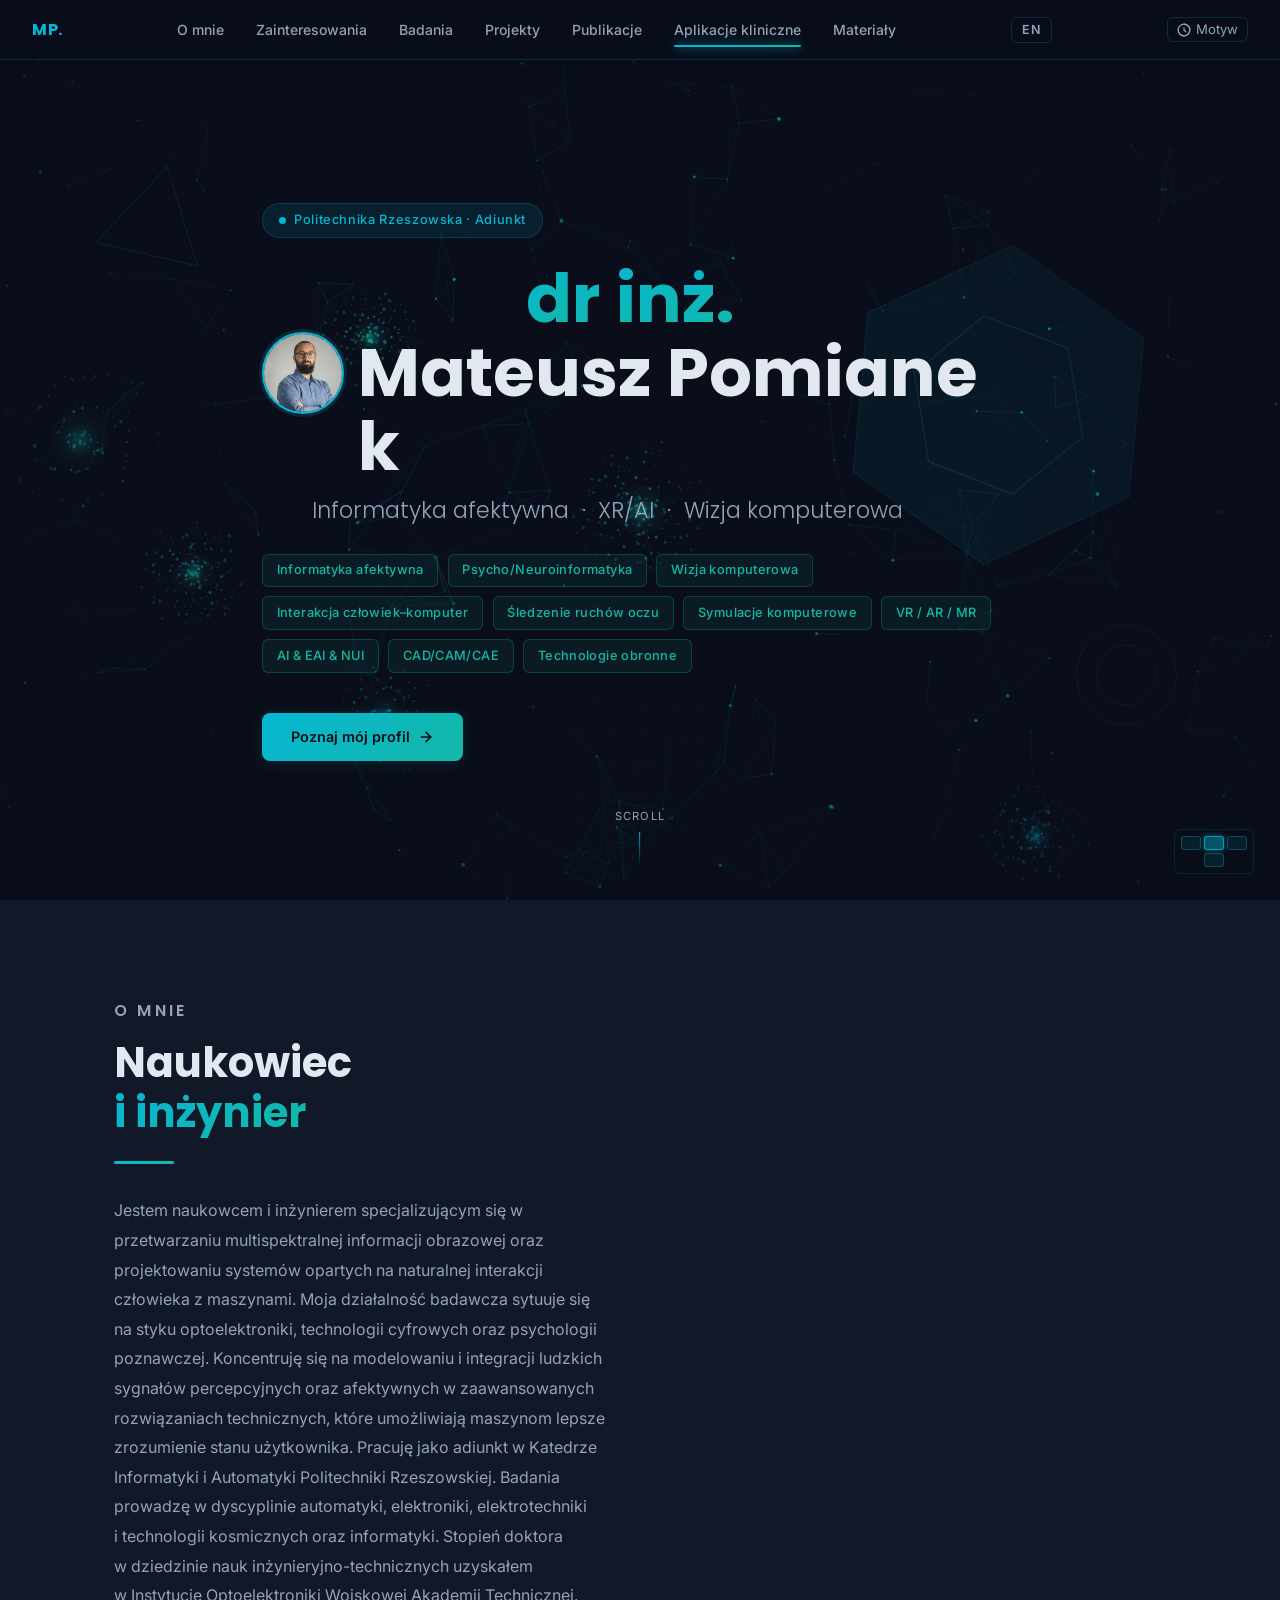
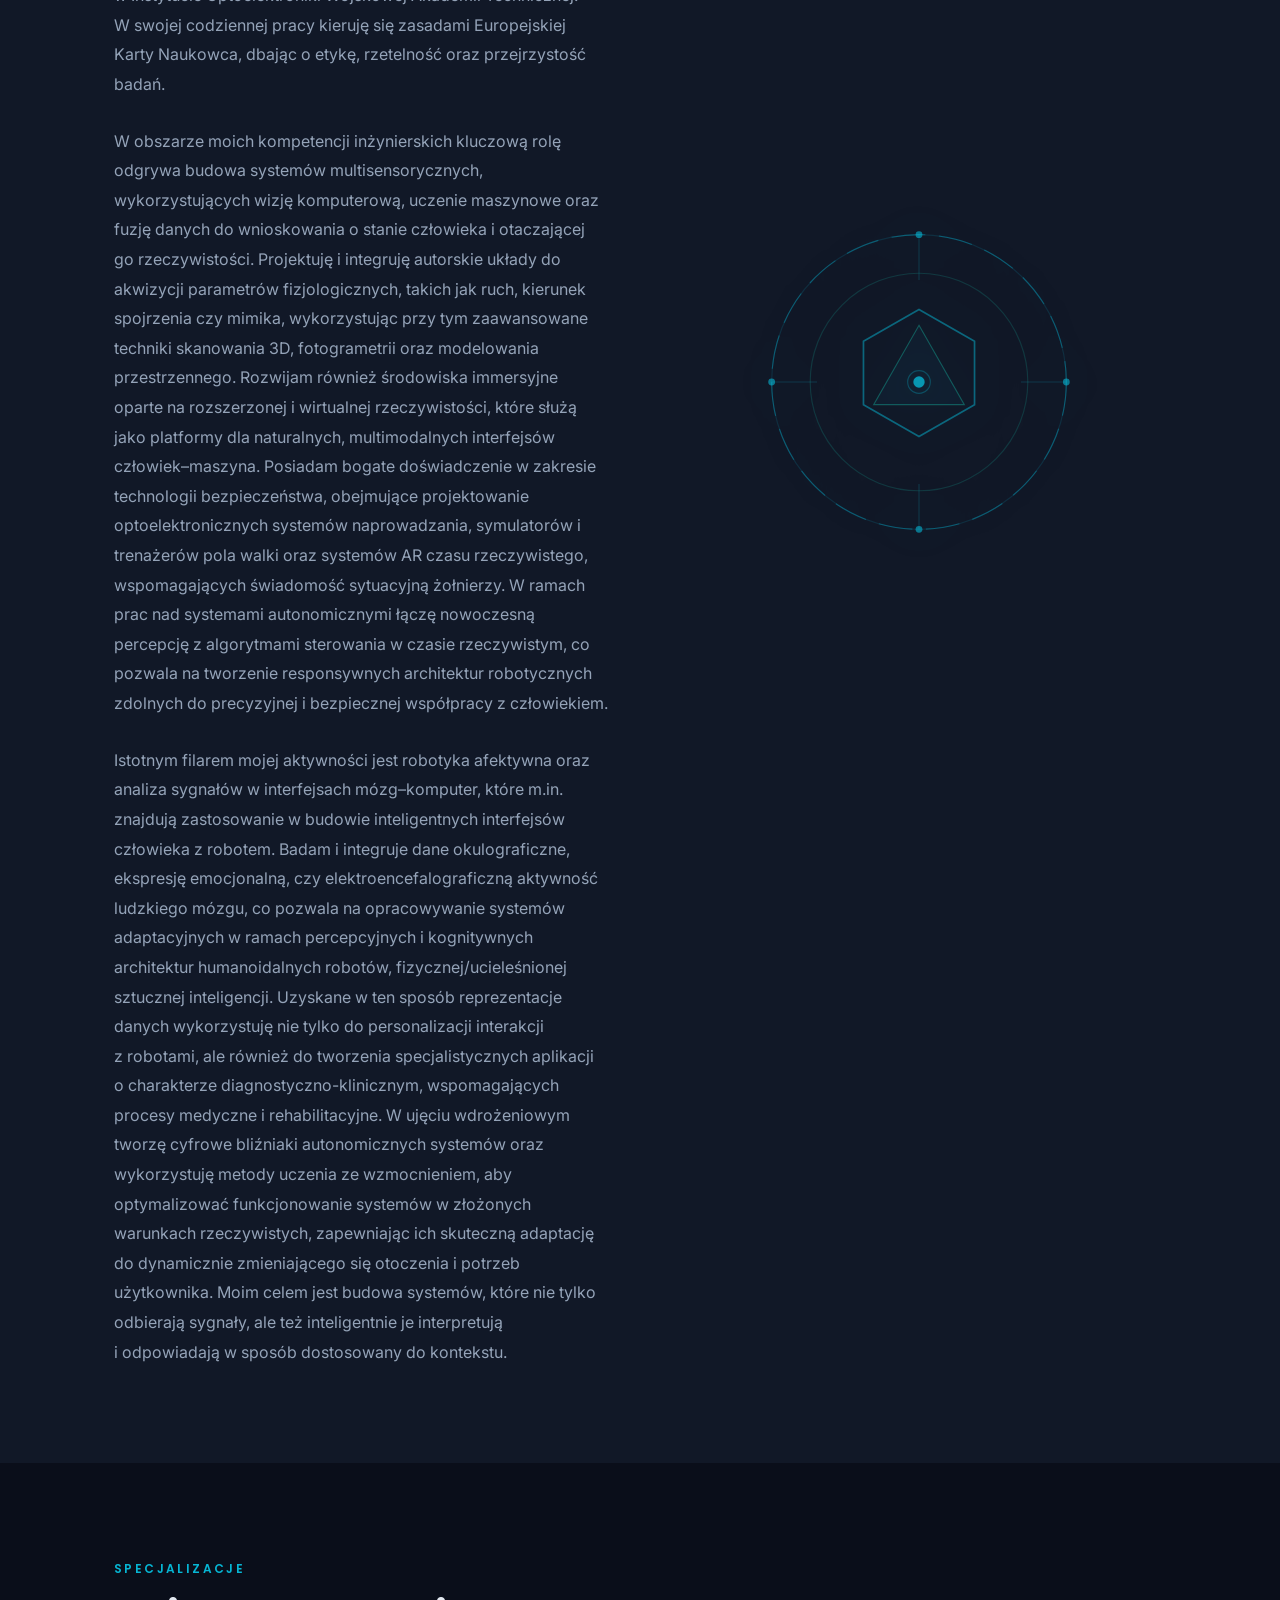
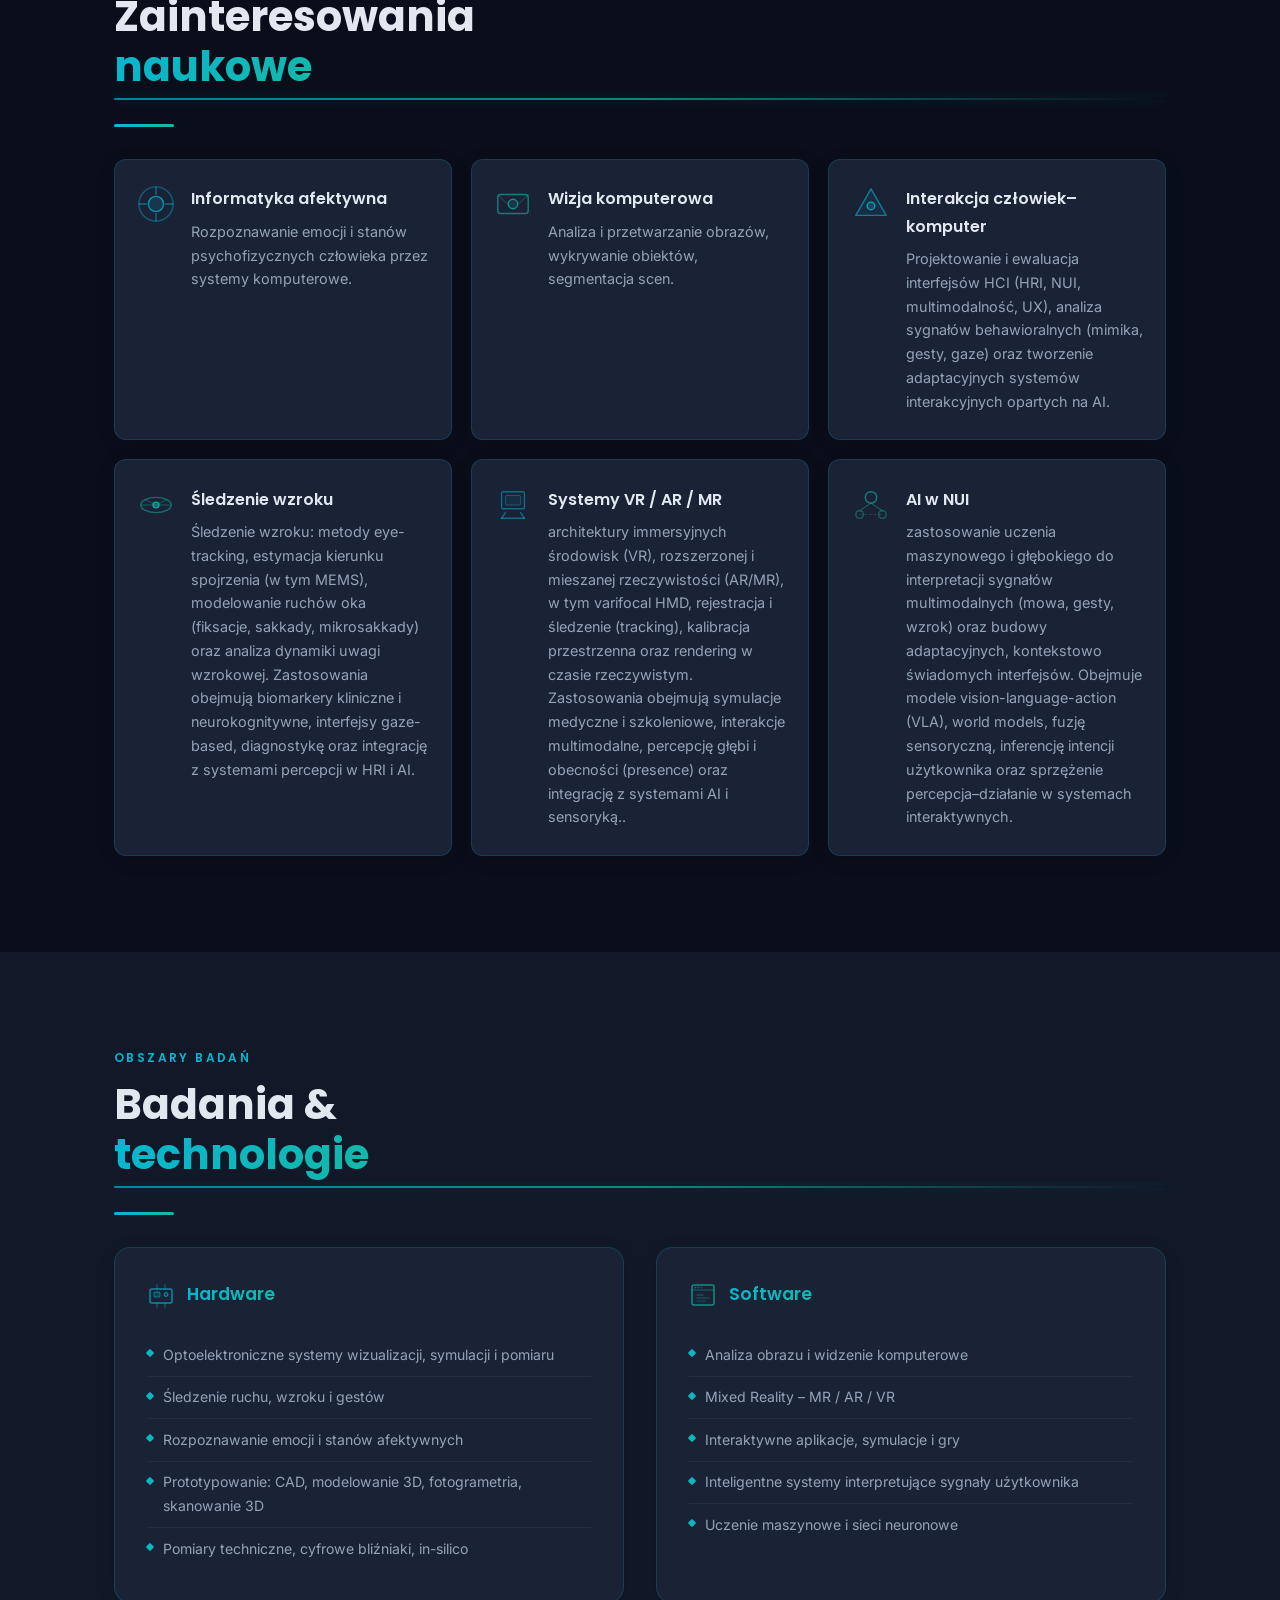
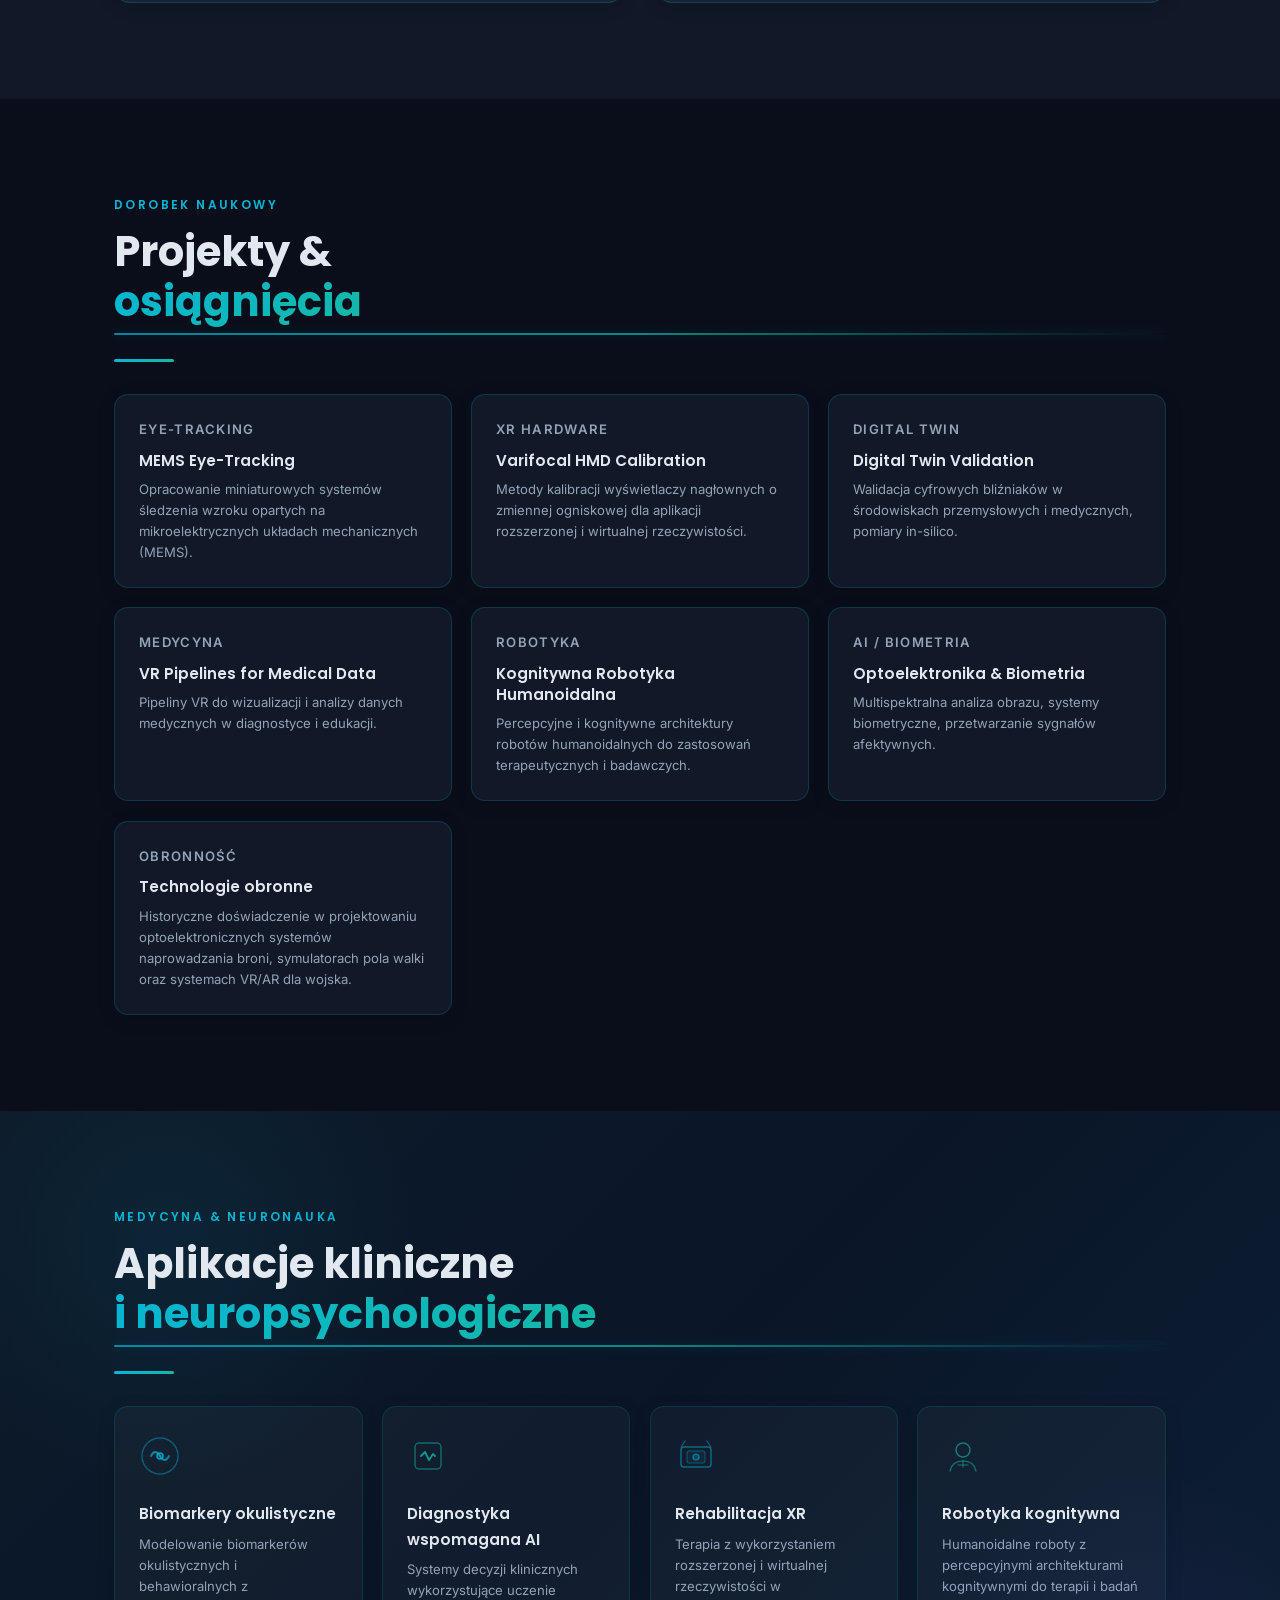
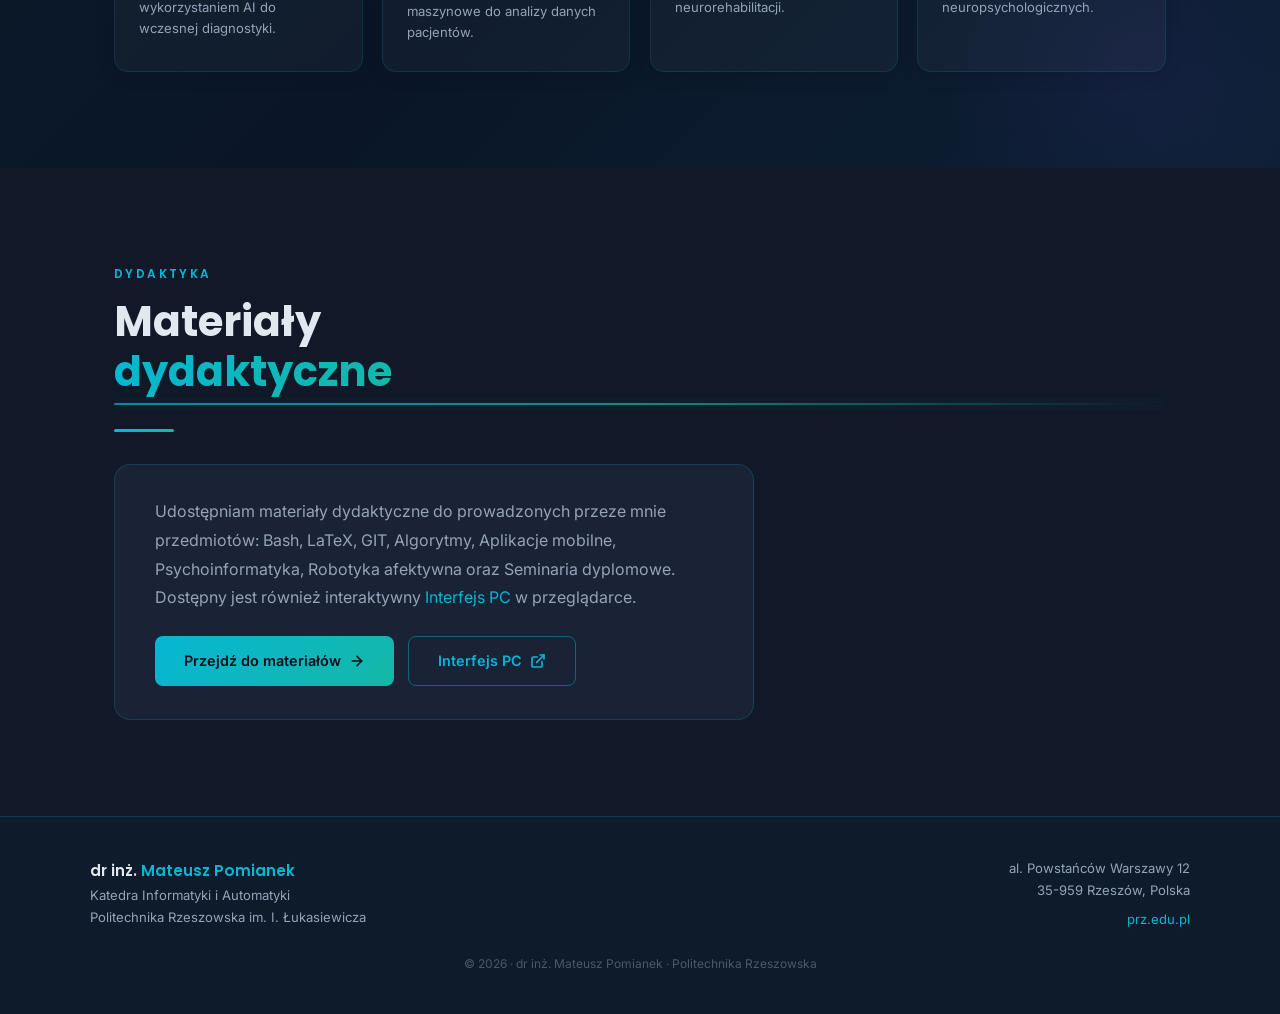
==== commit 705af37c: "Update index.html Co-authored-by: gemini-code-assist[bot] <176961590+gemini-code-assist[bot]@users.n" ====
--- a/index.html
+++ b/index.html
@@ -1812,7 +1812,7 @@
             const dx = particles[i].x - particles[j].x;
             const dy = particles[i].y - particles[j].y;
             const dist = Math.sqrt(dx * dx + dy * dy);
-            if (dist < maxDist && ((i + j) % 2 === 0)) {
+            if (((i + j) % 2 === 0) && dist < maxDist) {
               const alpha = (1 - dist / maxDist) * 0.22;
               ctx.beginPath();
               ctx.moveTo(particles[i].x, particles[i].y);
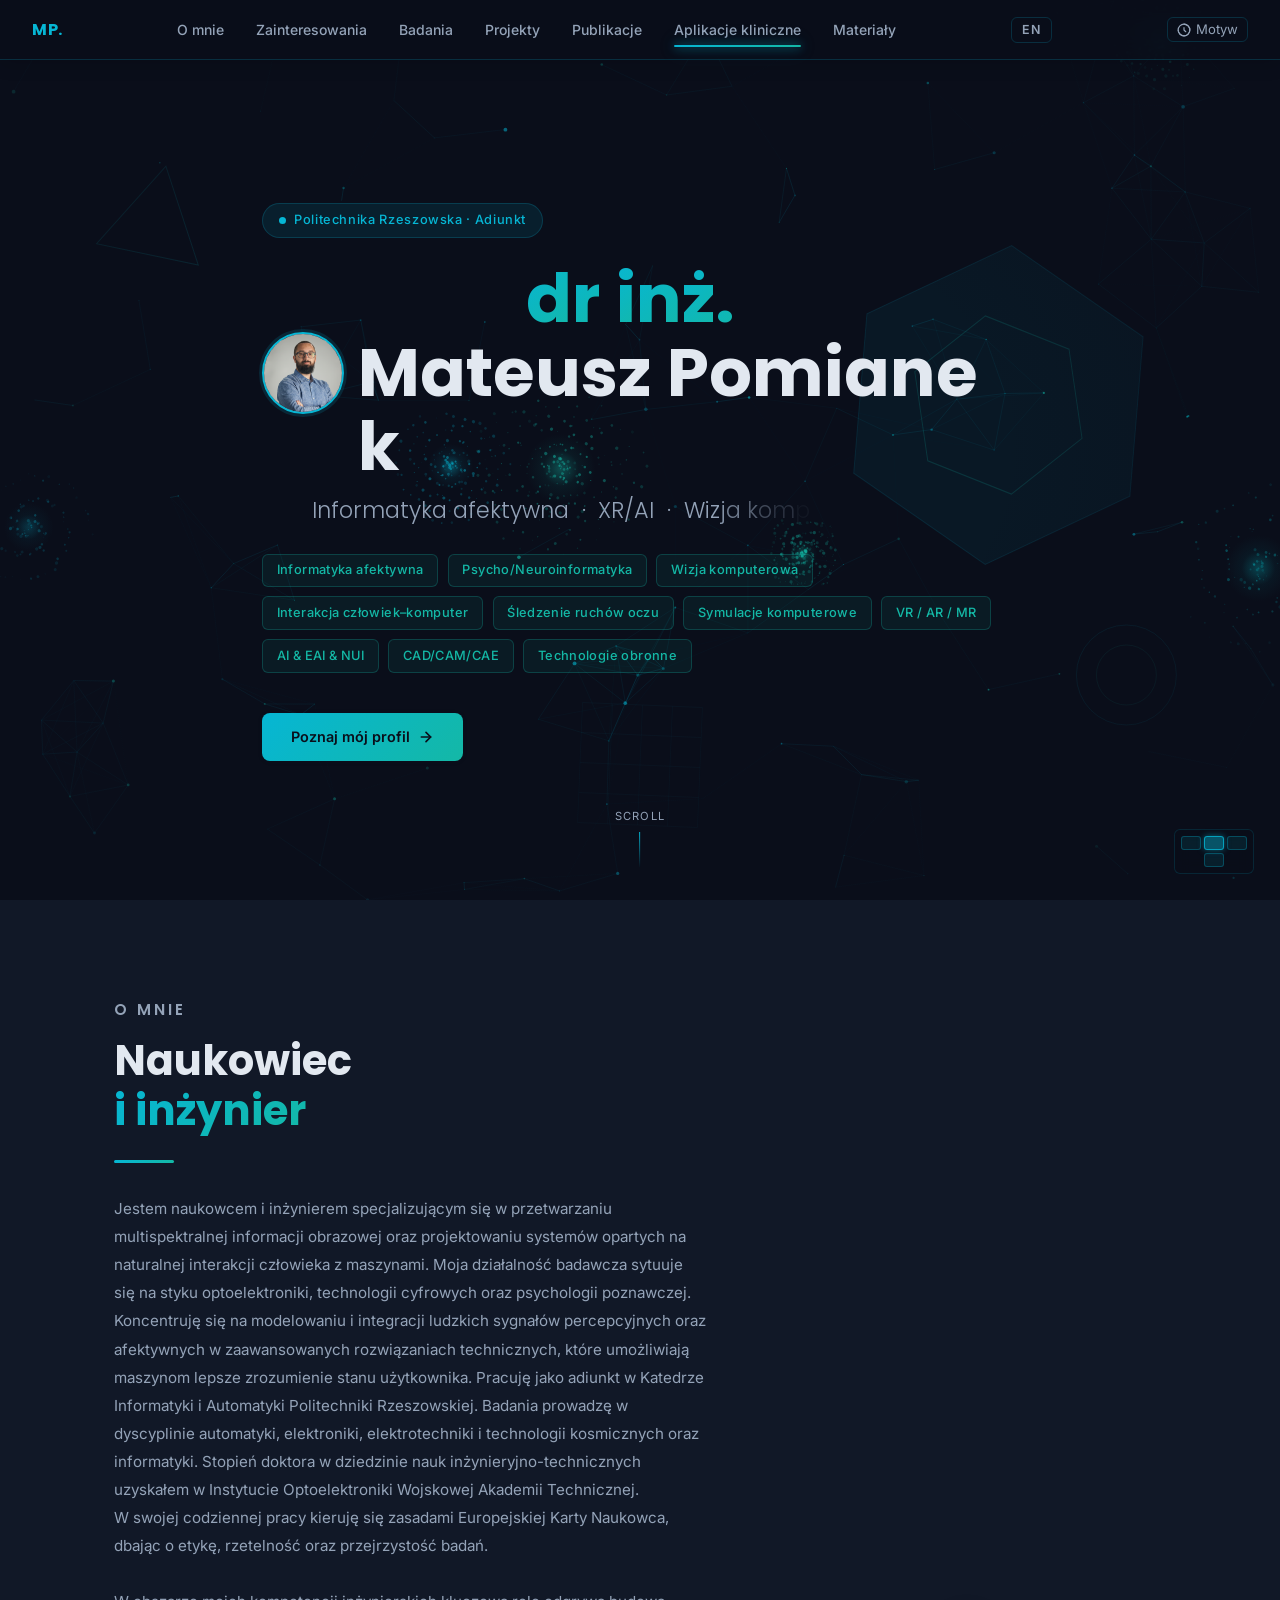
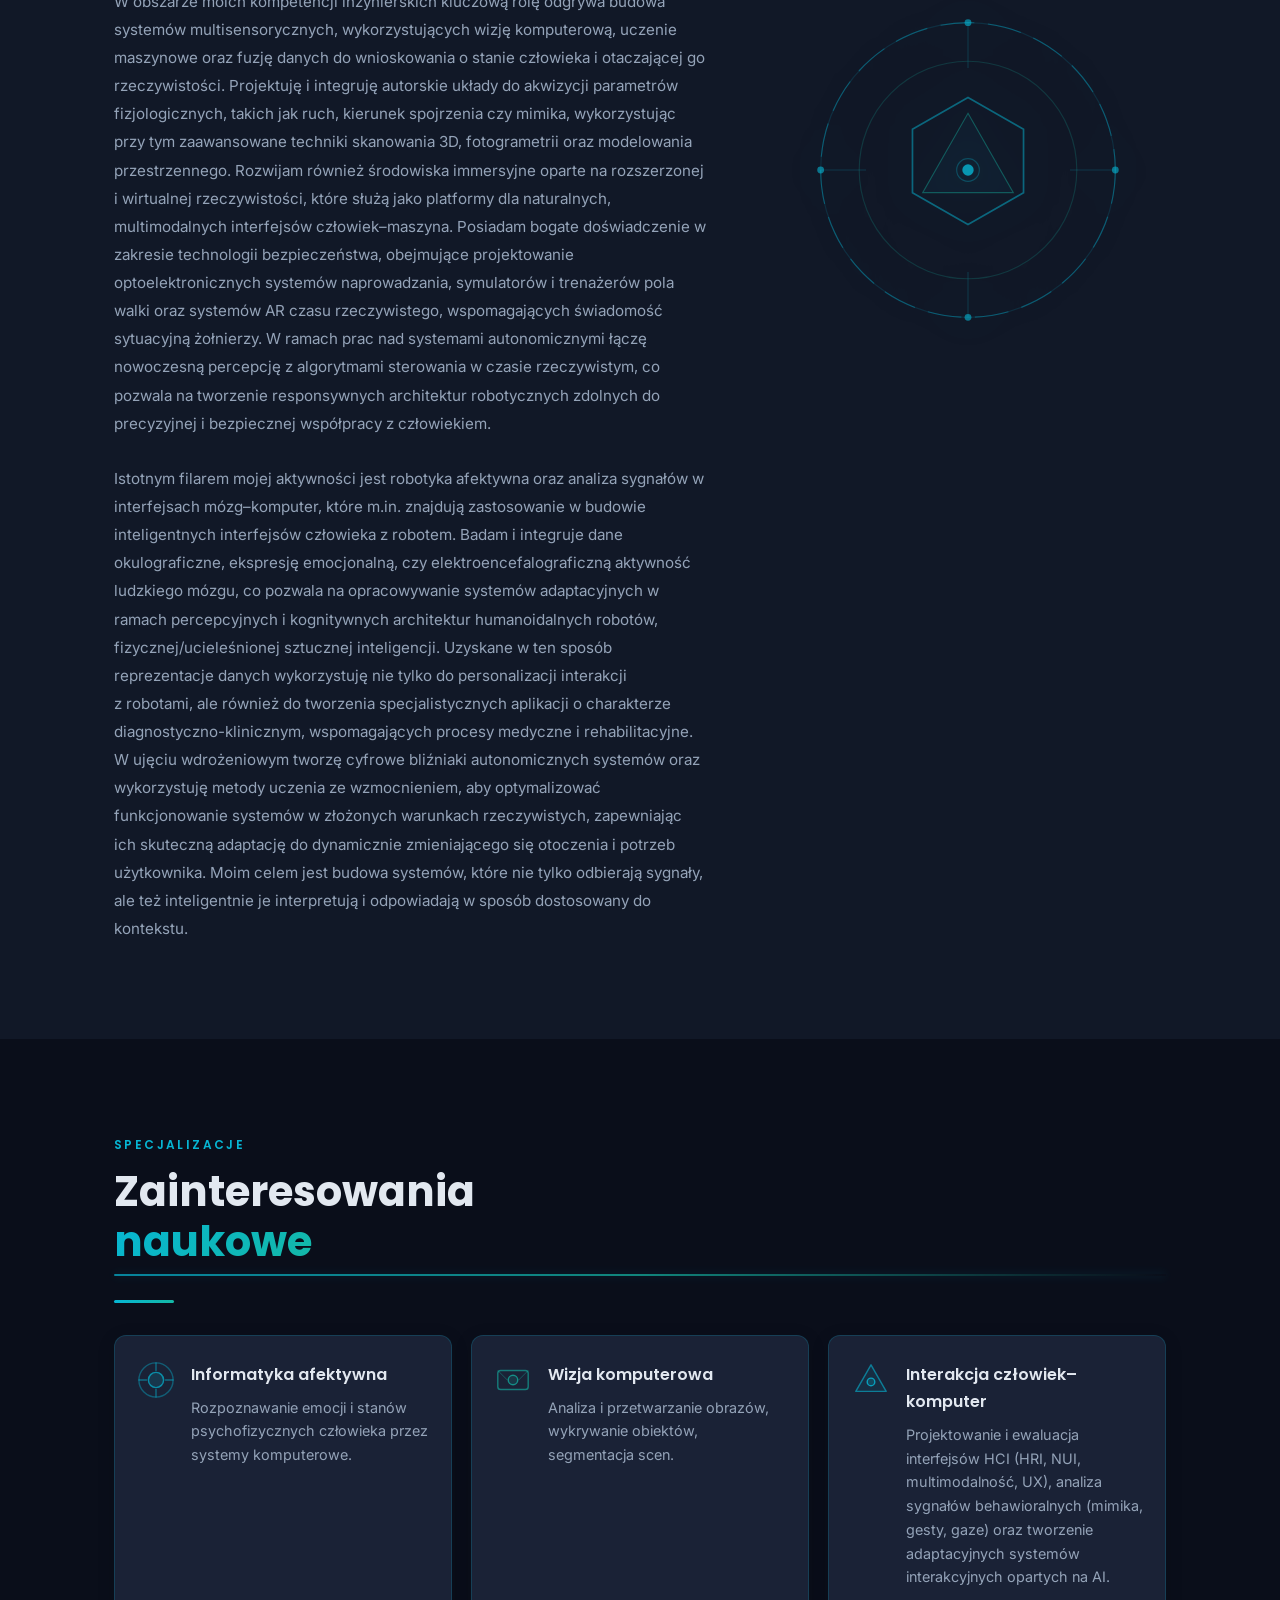
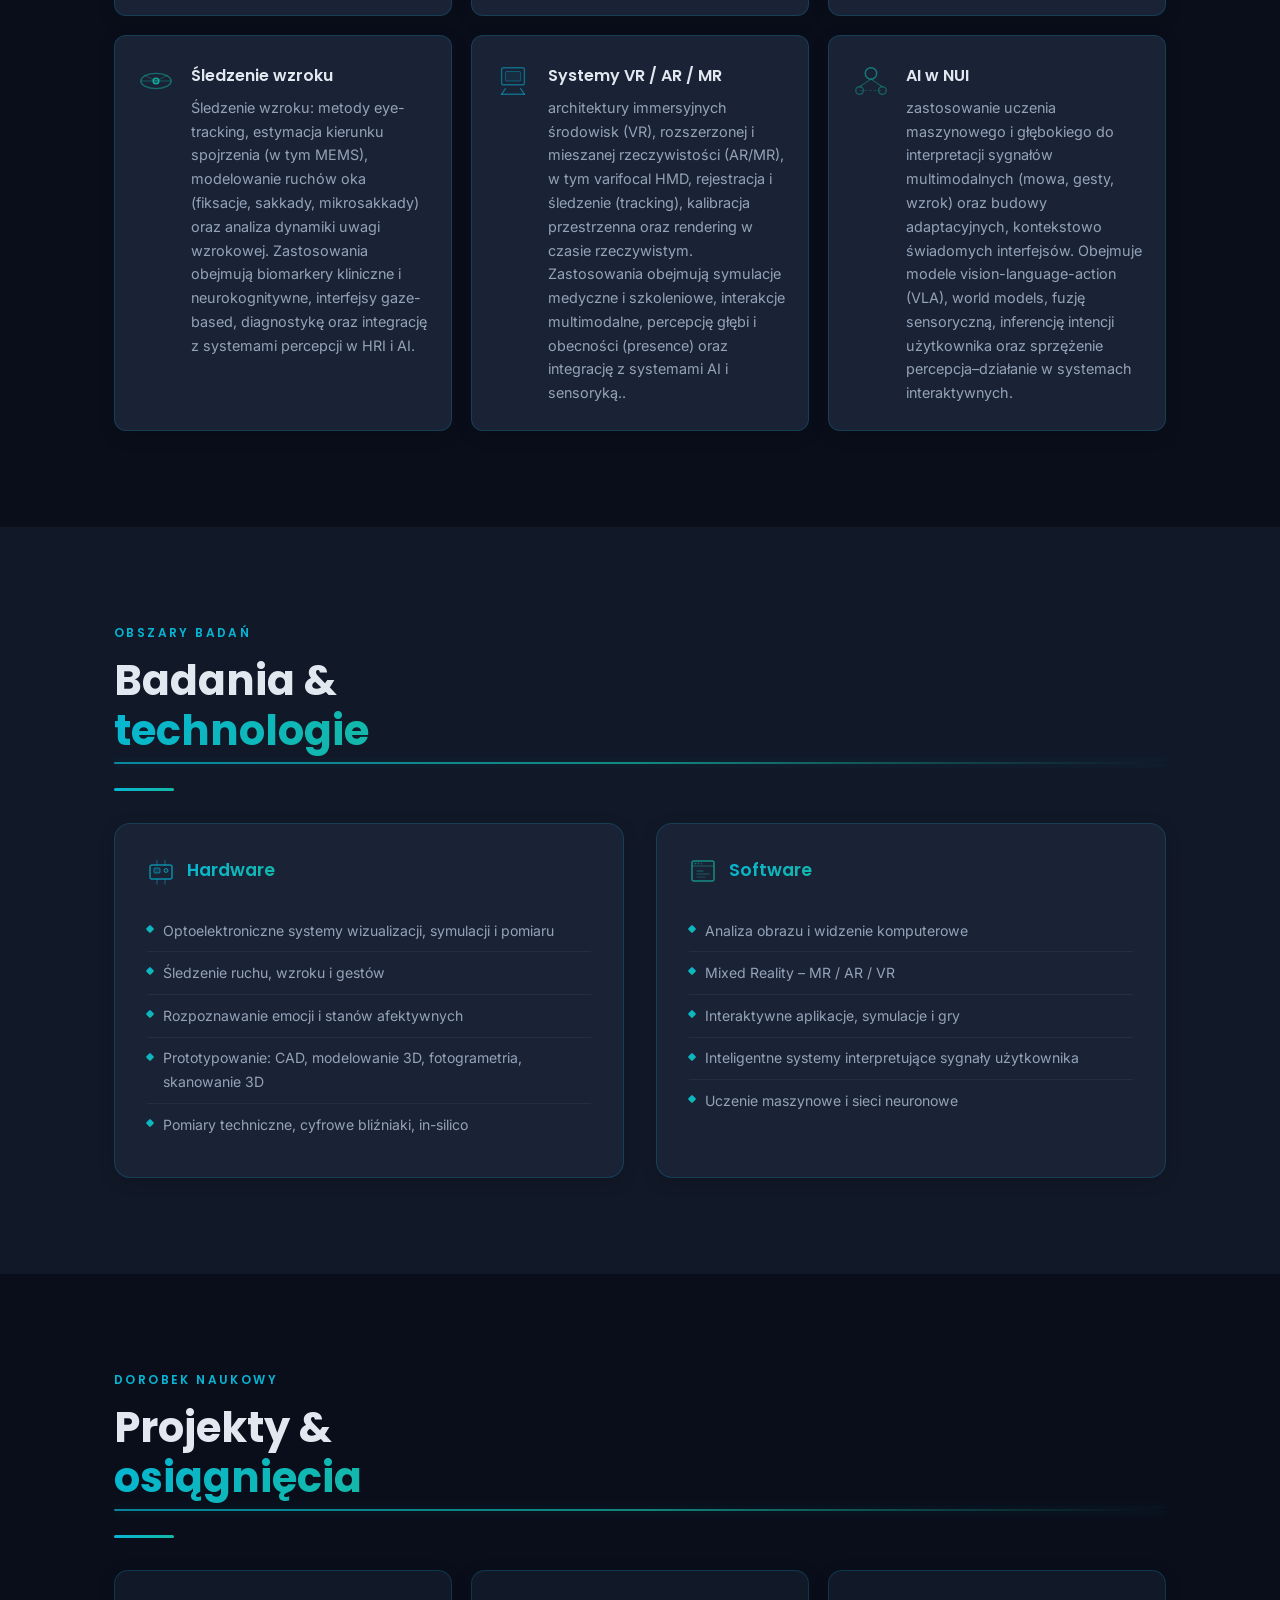
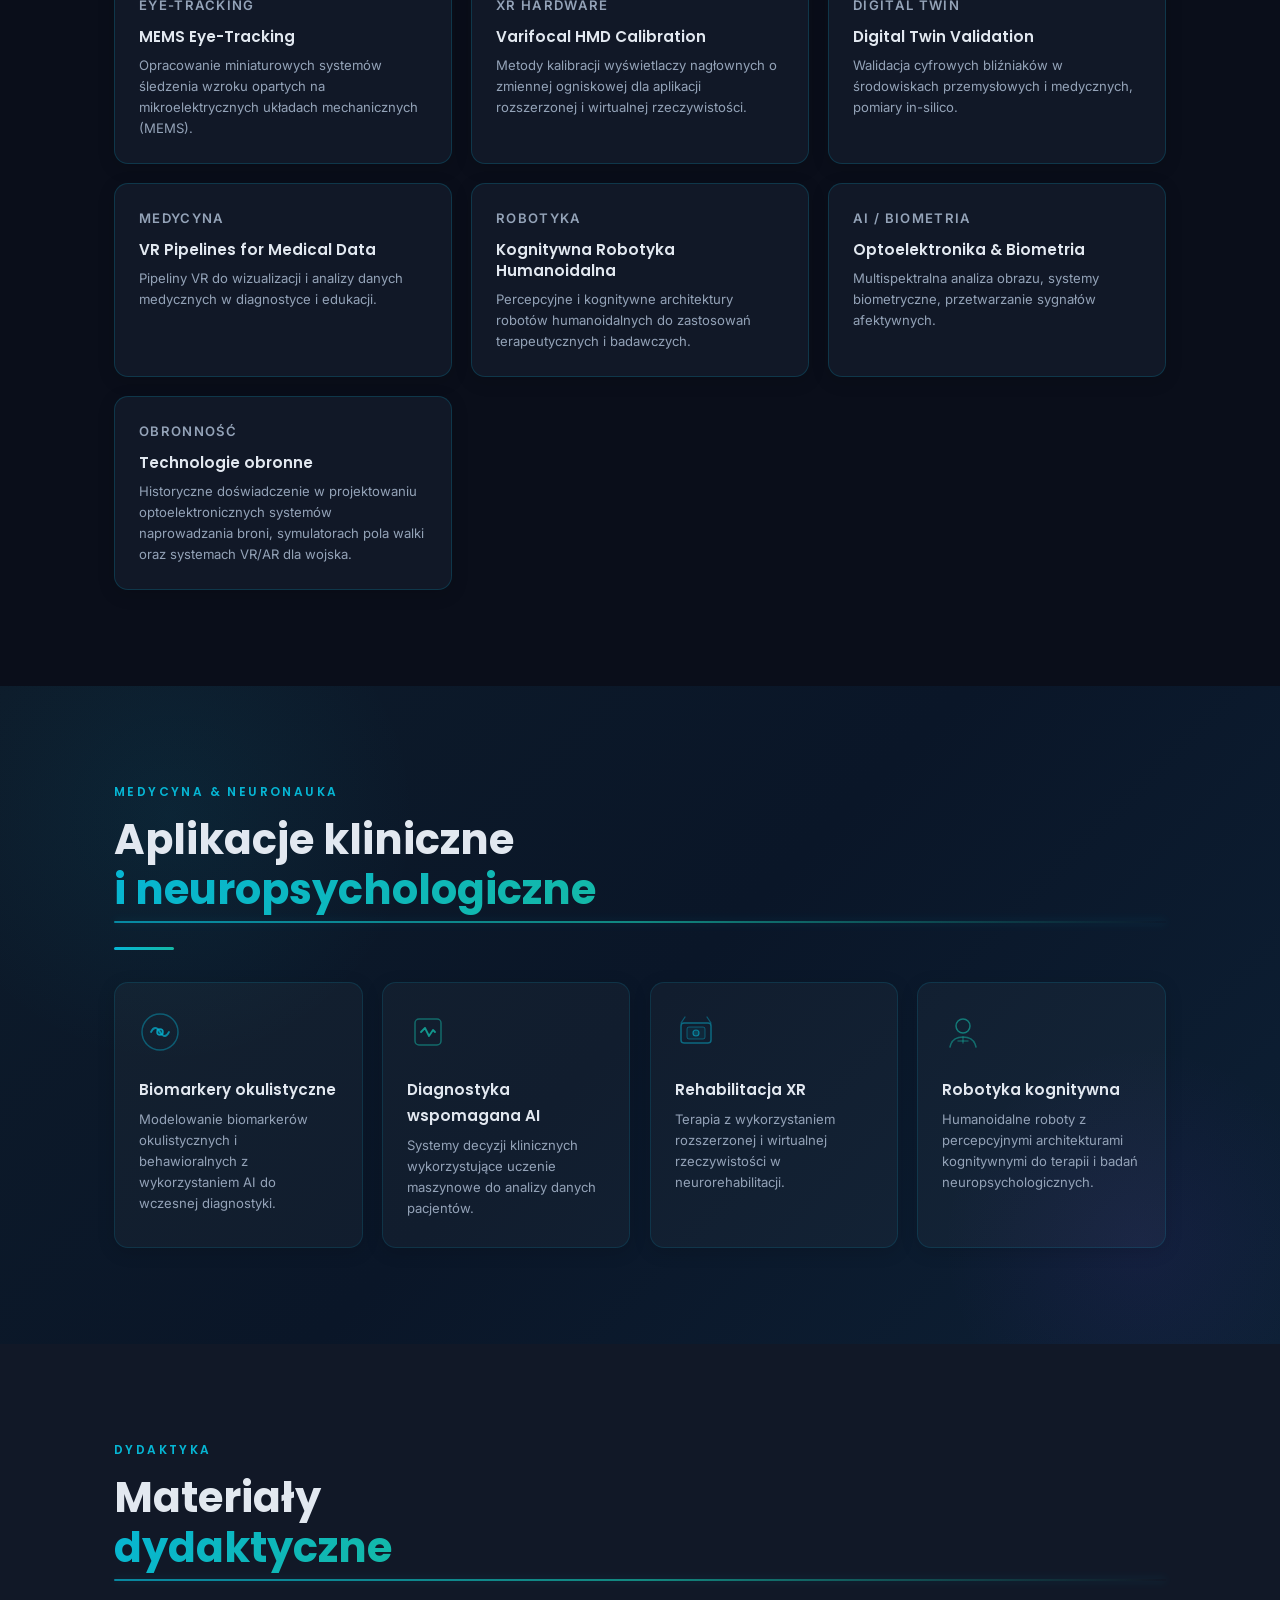
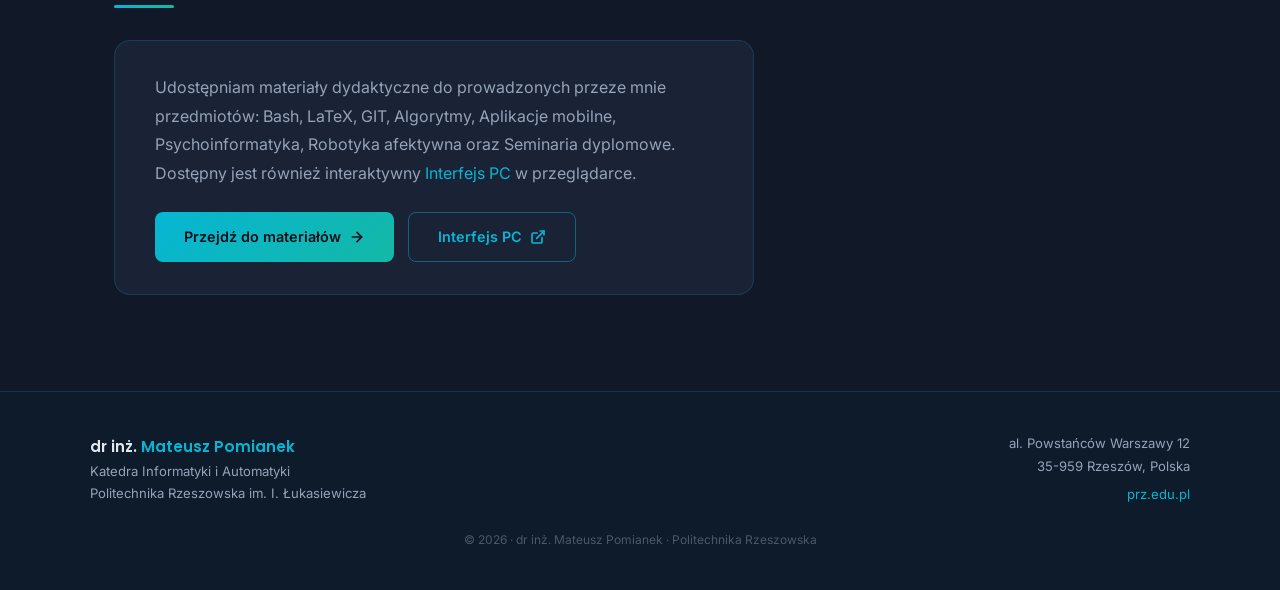
==== commit 55f1cf75: "Adjust About section column width and text size" ====
--- a/index.html
+++ b/index.html
@@ -438,14 +438,14 @@
 
     .about-grid {
       display: grid;
-      grid-template-columns: 1fr 1fr;
+      grid-template-columns: 1.5fr 1fr;
       gap: 4rem;
       align-items: center;
     }
 
     .about-text p {
       color: var(--clr-muted);
-      font-size: 1rem;
+      font-size: 0.95rem;
       line-height: 1.85;
     }
 
@@ -1796,8 +1796,7 @@
       };
 
       function initParticles() {
-        const baseCount = Math.min(Math.floor(W * H / 8000), 180);
-        const count = baseCount * 2;
+        const count = Math.min(Math.floor(W * H / 8000), 180);
         particles = [];
         for (let i = 0; i < count; i++) {
           particles.push(new Particle());
@@ -1812,7 +1811,7 @@
             const dx = particles[i].x - particles[j].x;
             const dy = particles[i].y - particles[j].y;
             const dist = Math.sqrt(dx * dx + dy * dy);
-            if (((i + j) % 2 === 0) && dist < maxDist) {
+            if (dist < maxDist) {
               const alpha = (1 - dist / maxDist) * 0.22;
               ctx.beginPath();
               ctx.moveTo(particles[i].x, particles[i].y);
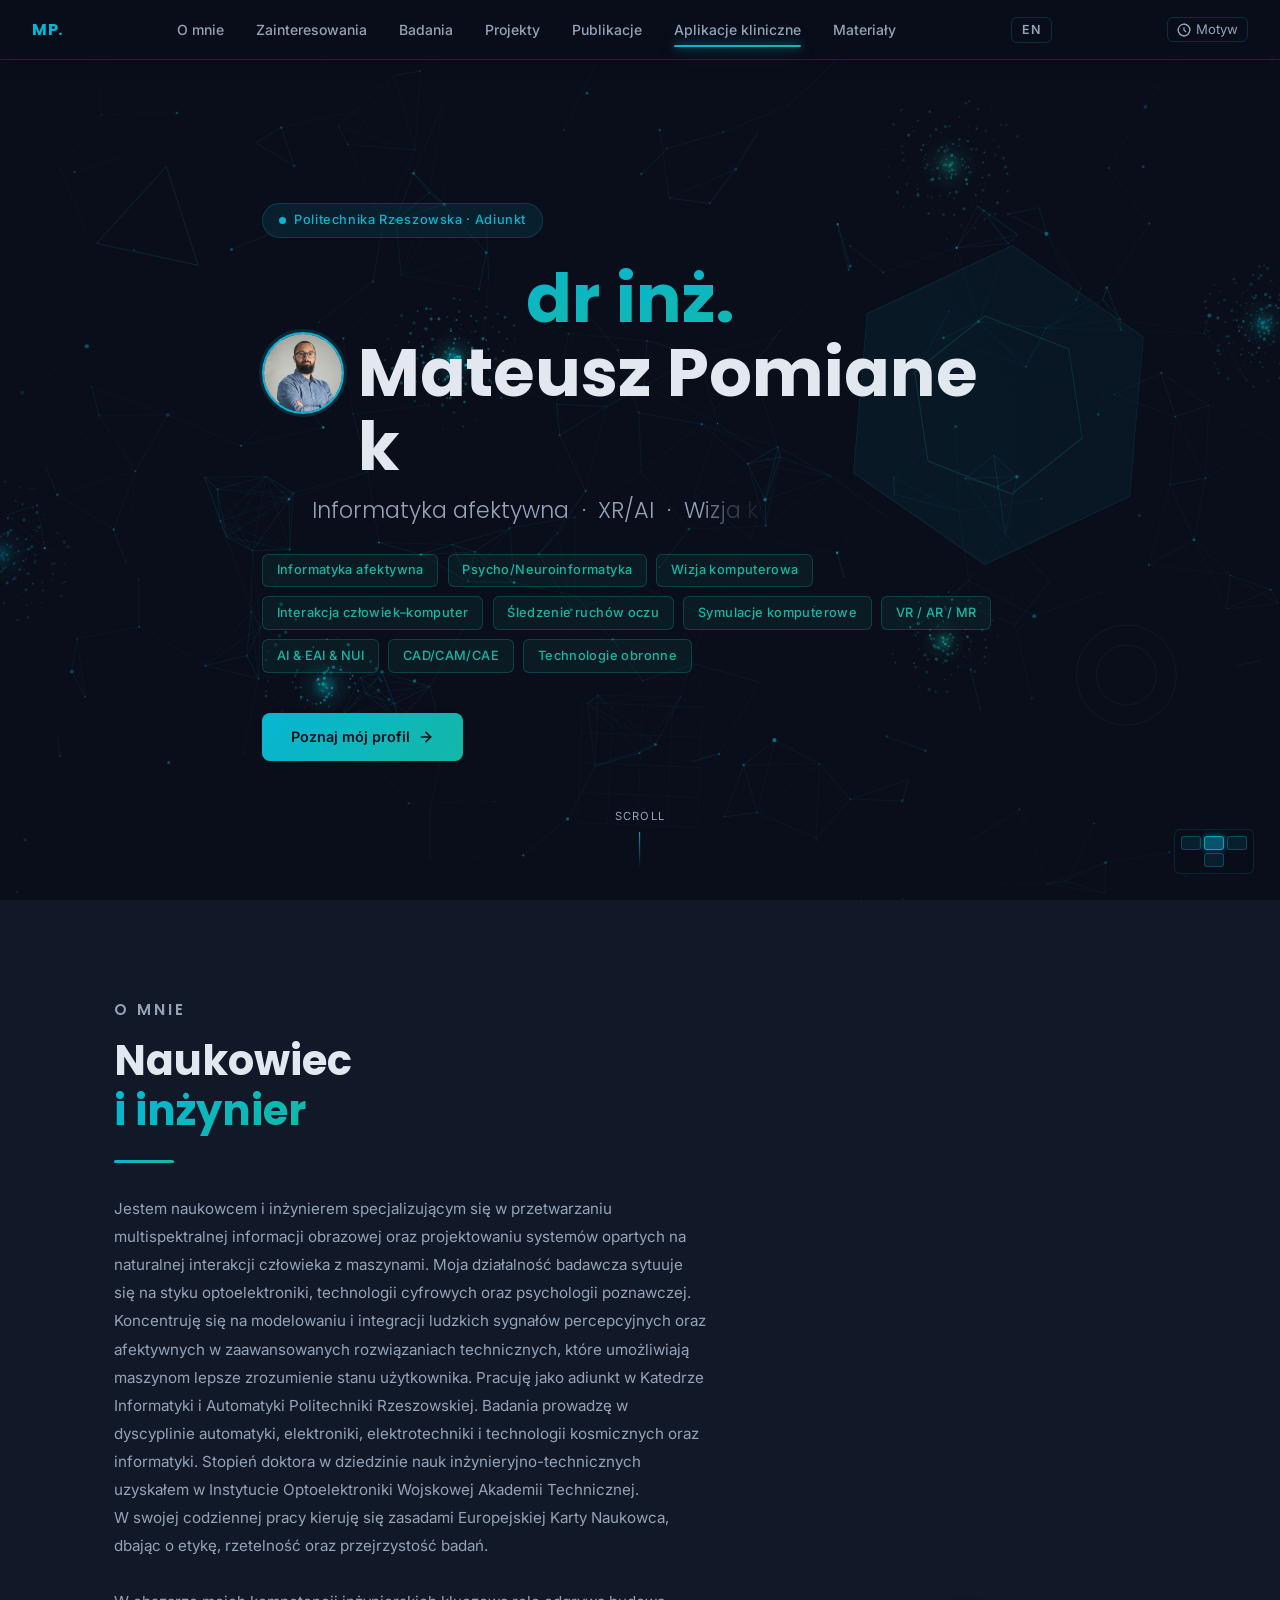
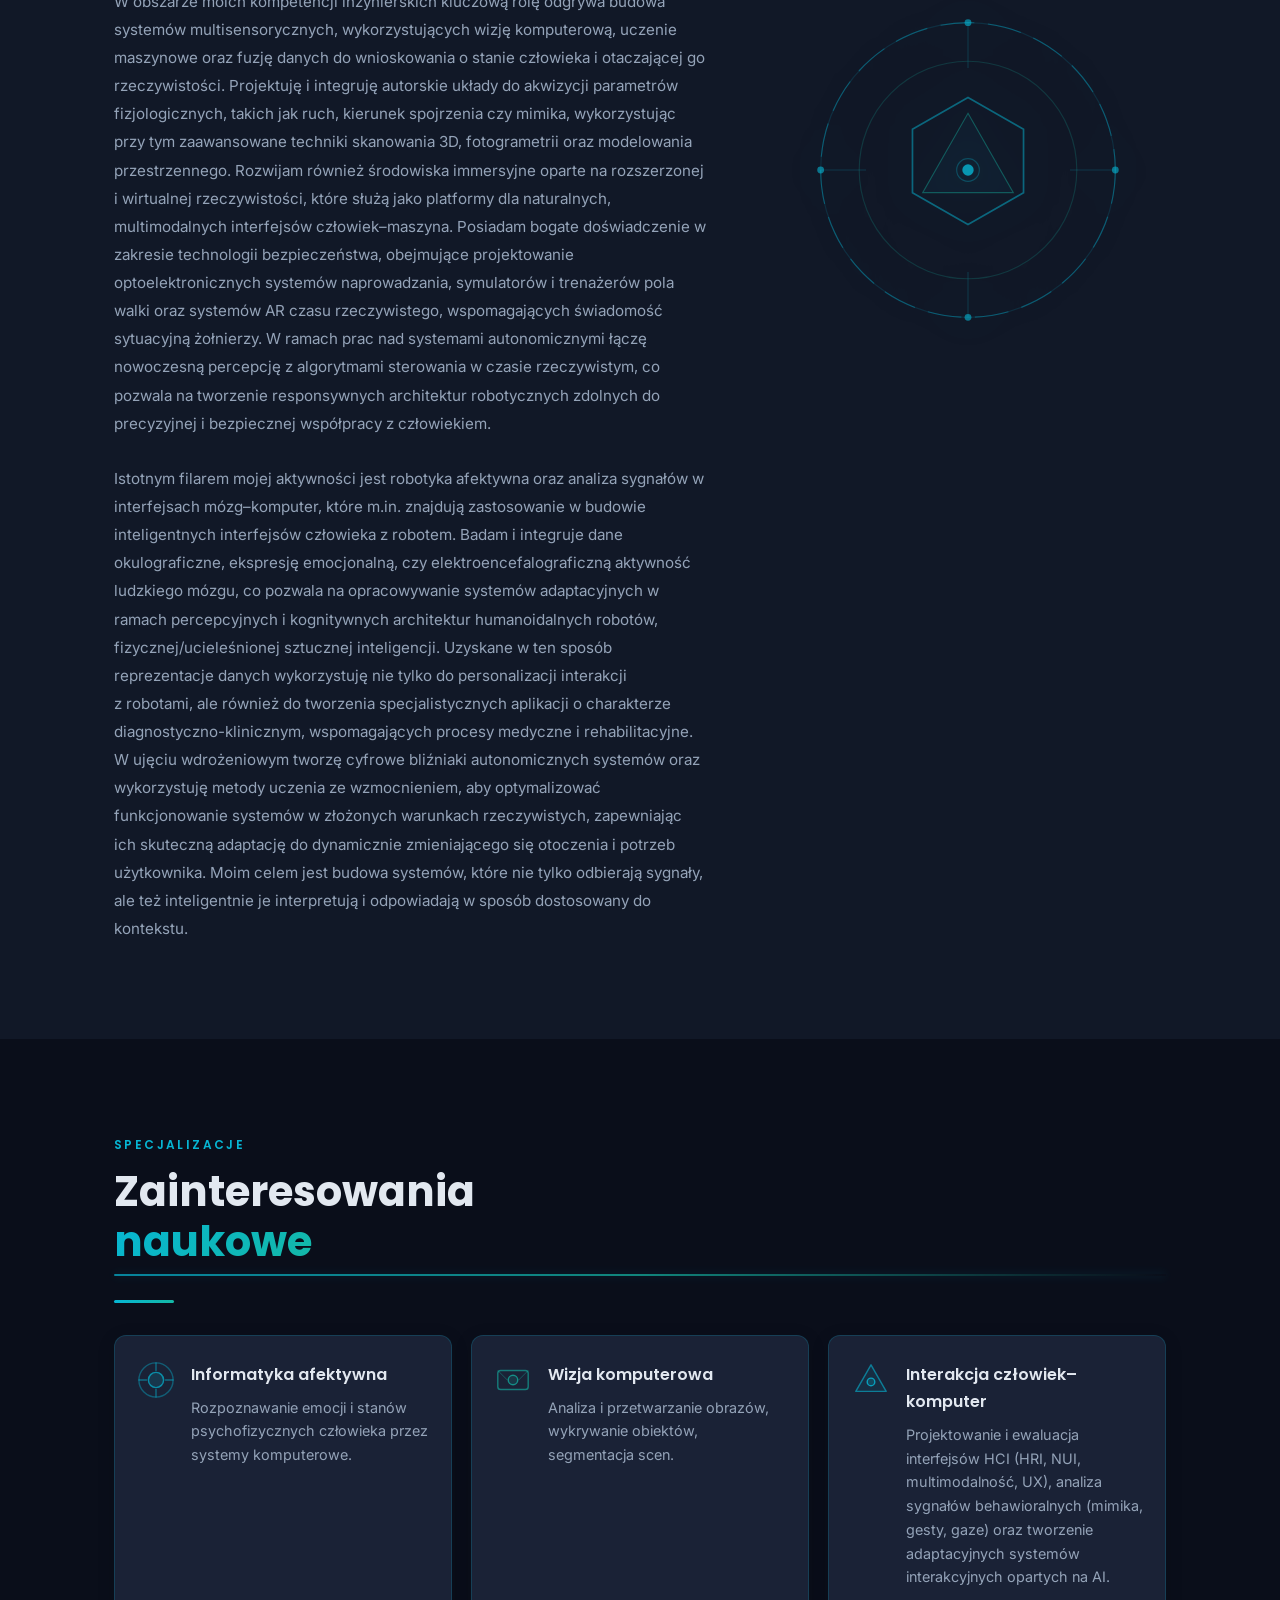
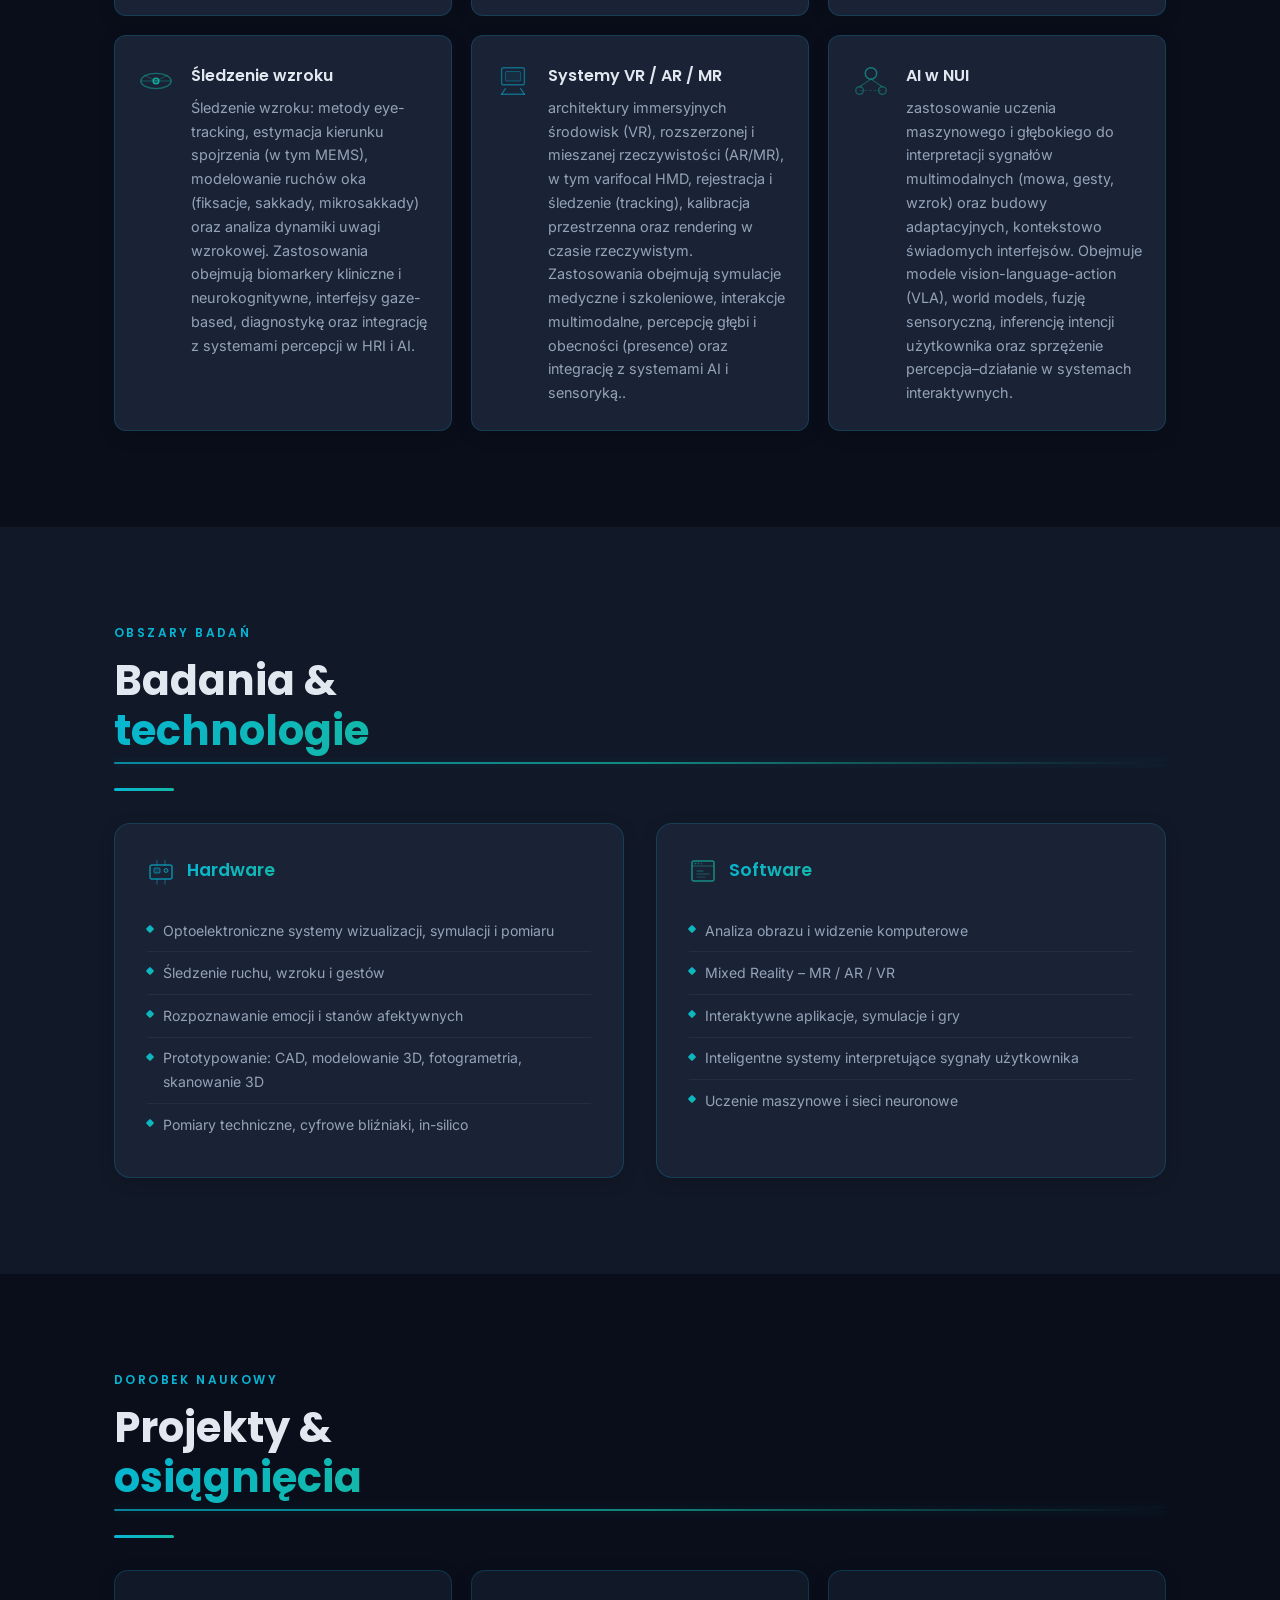
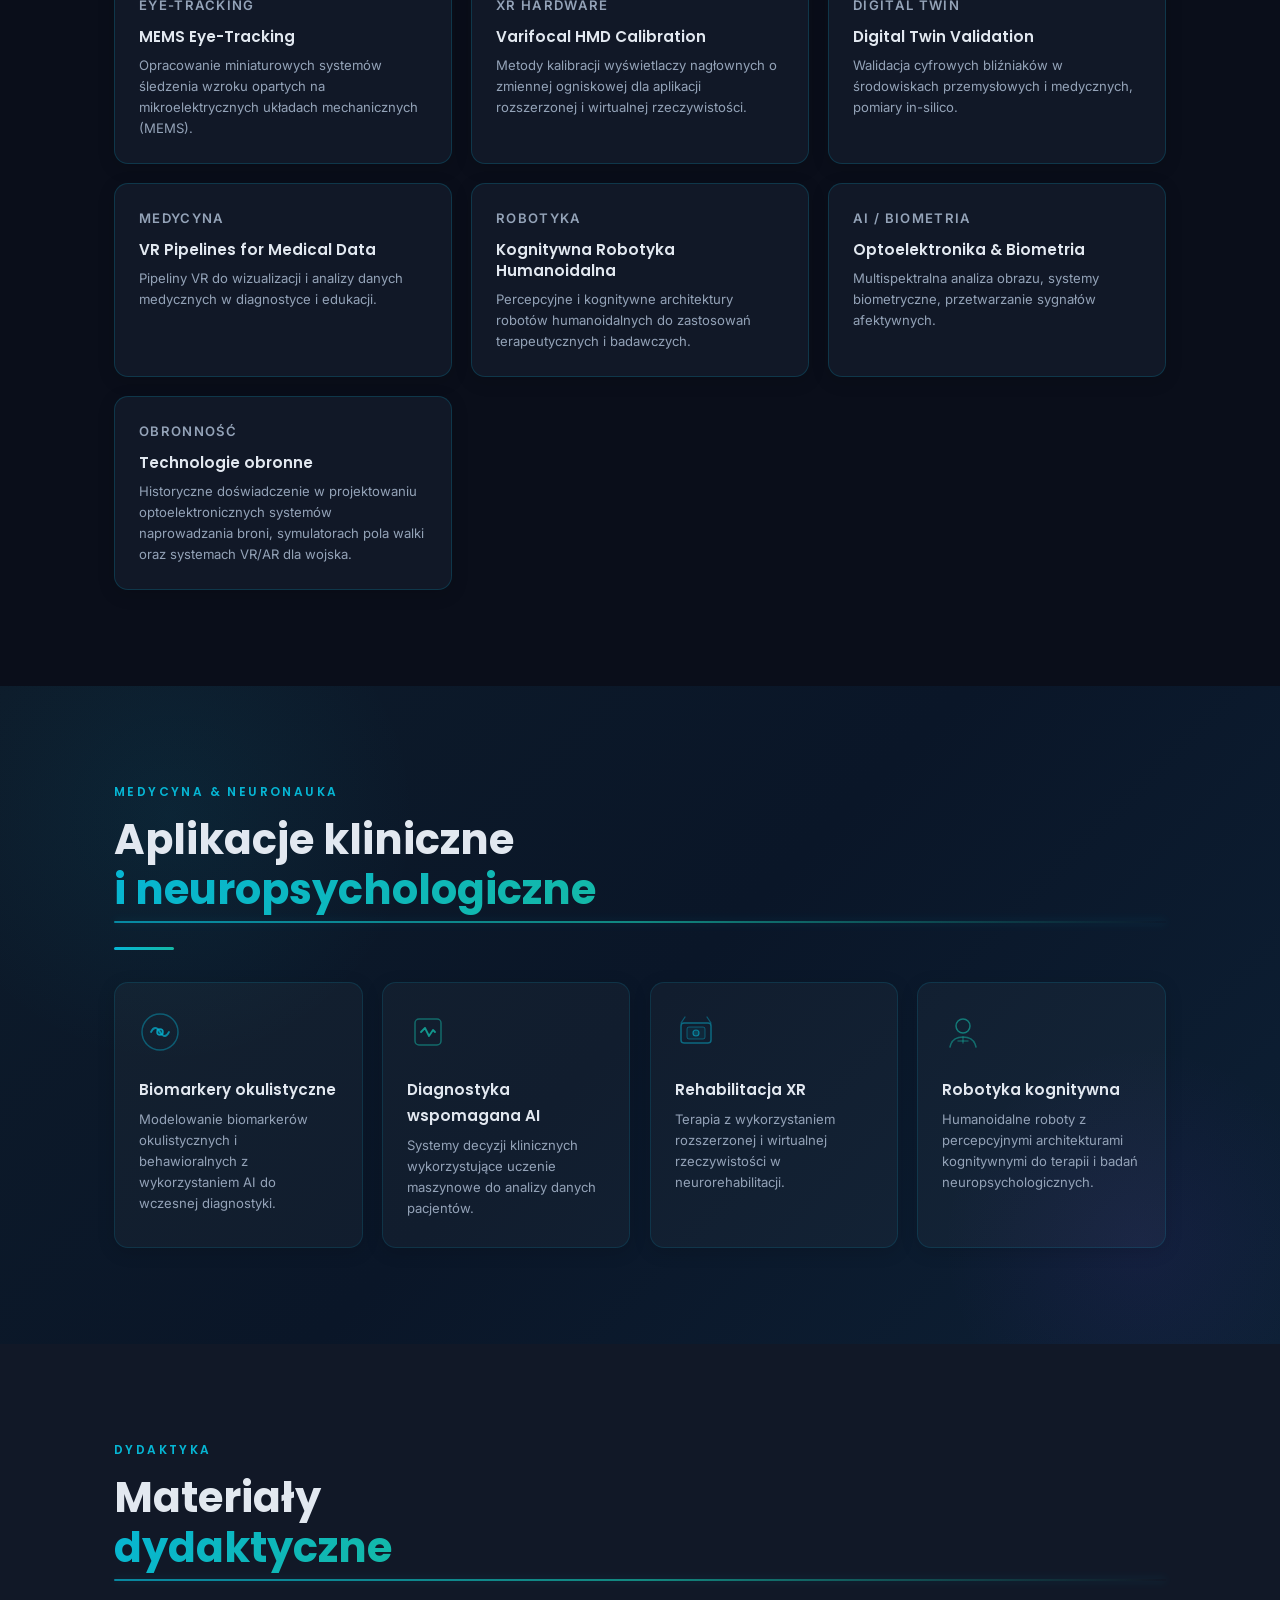
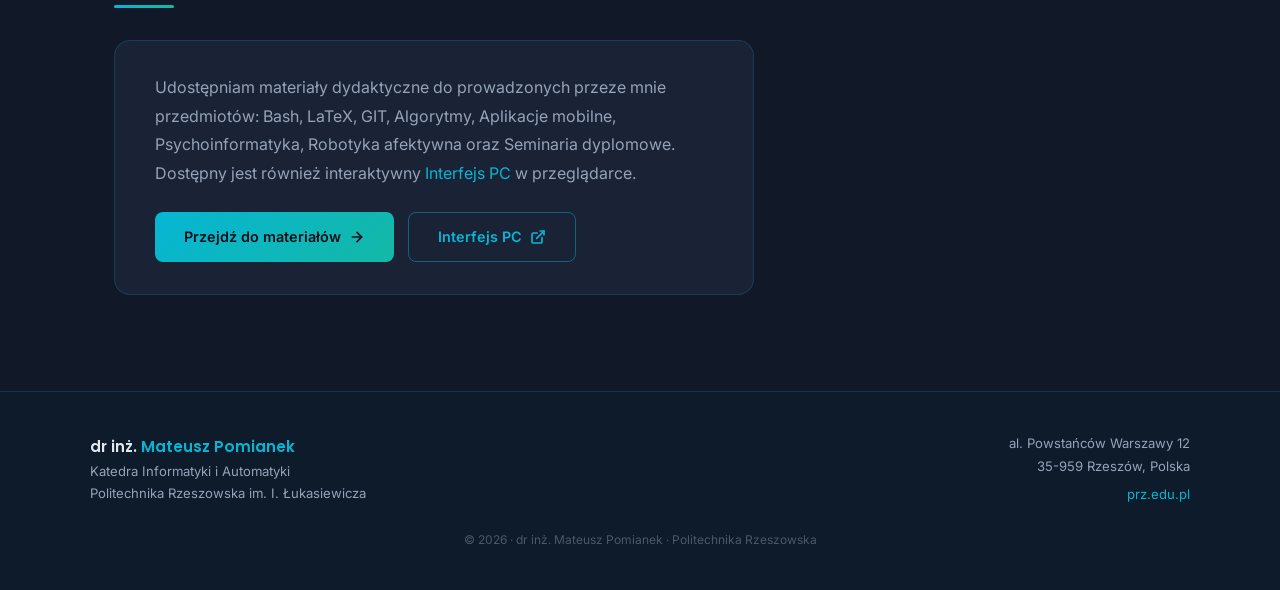
==== commit 4cb672c0: "Merge pull request #36 from MatPomGit/codex/zwieksz-szerokosc-kolumny-w-zakadce-o-mnie Adjust About " ====
--- a/index.html
+++ b/index.html
@@ -1796,7 +1796,8 @@
       };
 
       function initParticles() {
-        const count = Math.min(Math.floor(W * H / 8000), 180);
+        const baseCount = Math.min(Math.floor(W * H / 8000), 180);
+        const count = baseCount * 2;
         particles = [];
         for (let i = 0; i < count; i++) {
           particles.push(new Particle());
@@ -1811,7 +1812,7 @@
             const dx = particles[i].x - particles[j].x;
             const dy = particles[i].y - particles[j].y;
             const dist = Math.sqrt(dx * dx + dy * dy);
-            if (dist < maxDist) {
+            if (((i + j) % 2 === 0) && dist < maxDist) {
               const alpha = (1 - dist / maxDist) * 0.22;
               ctx.beginPath();
               ctx.moveTo(particles[i].x, particles[i].y);
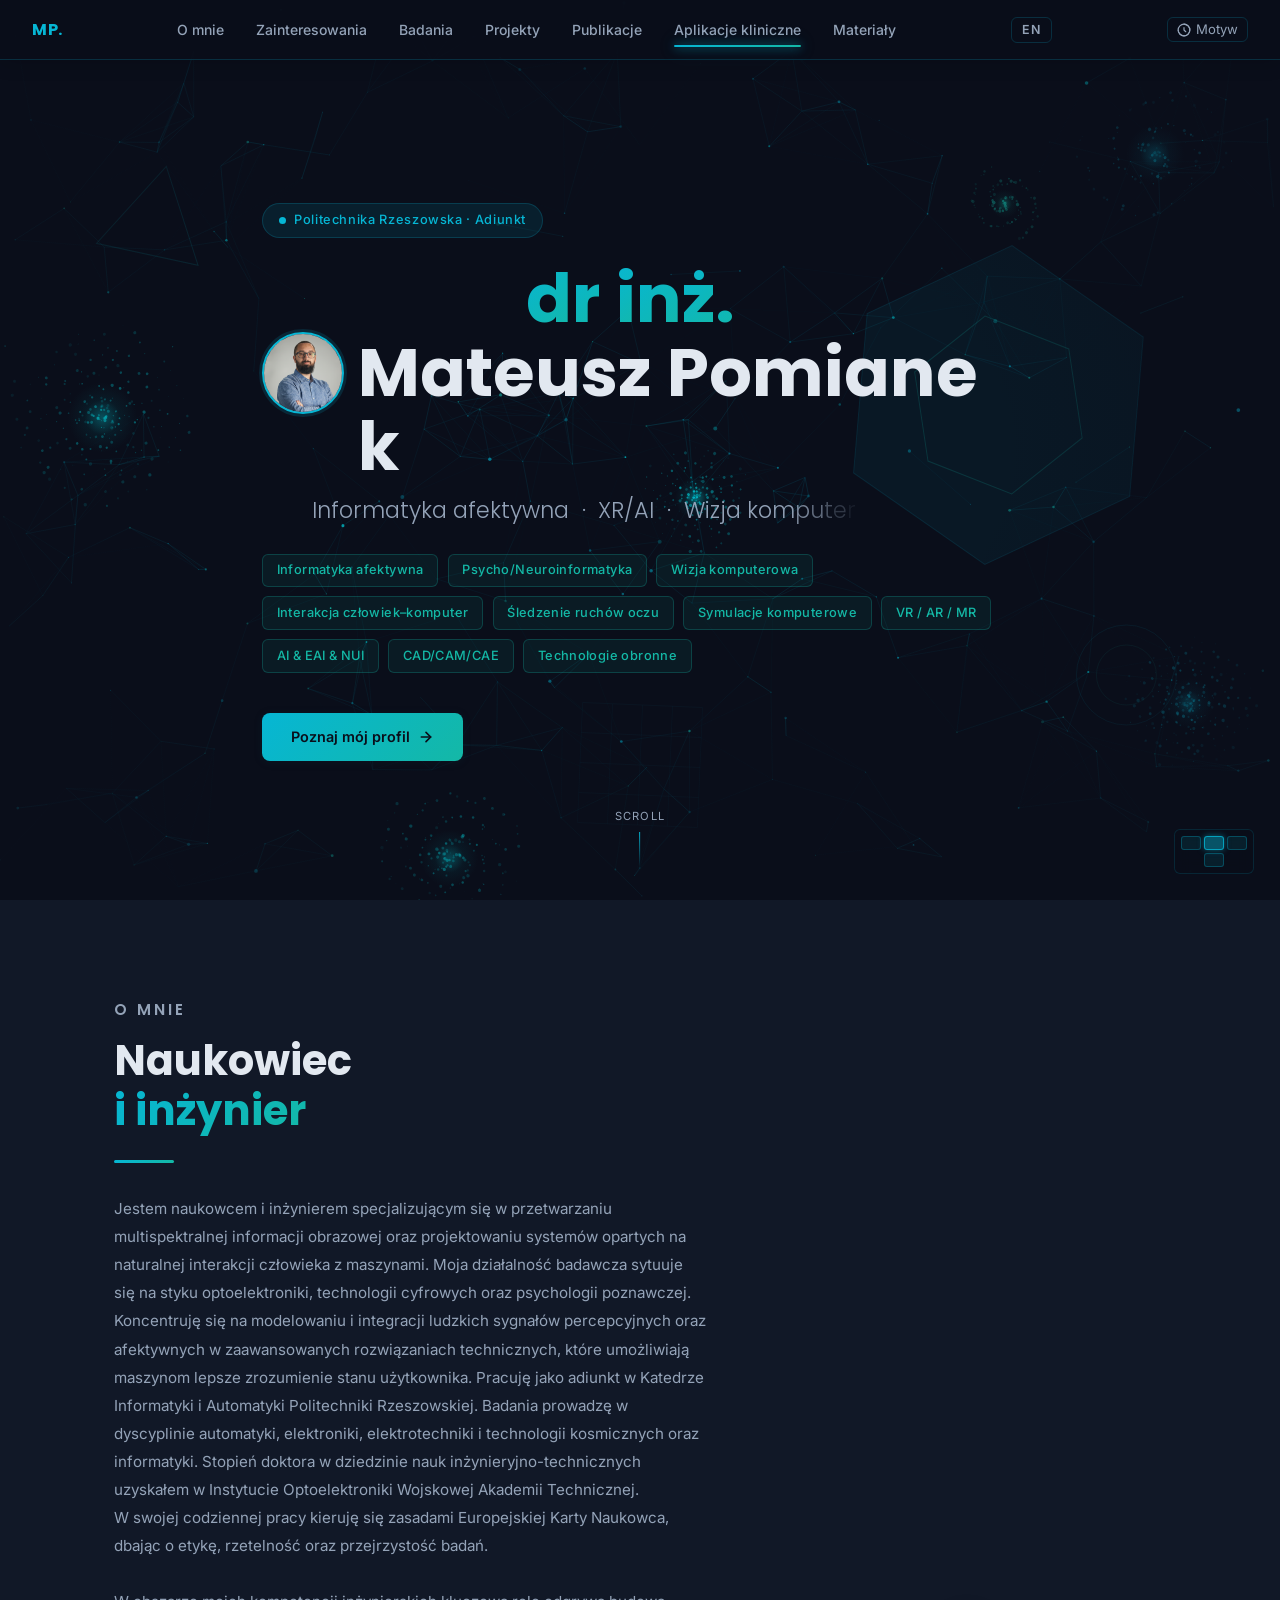
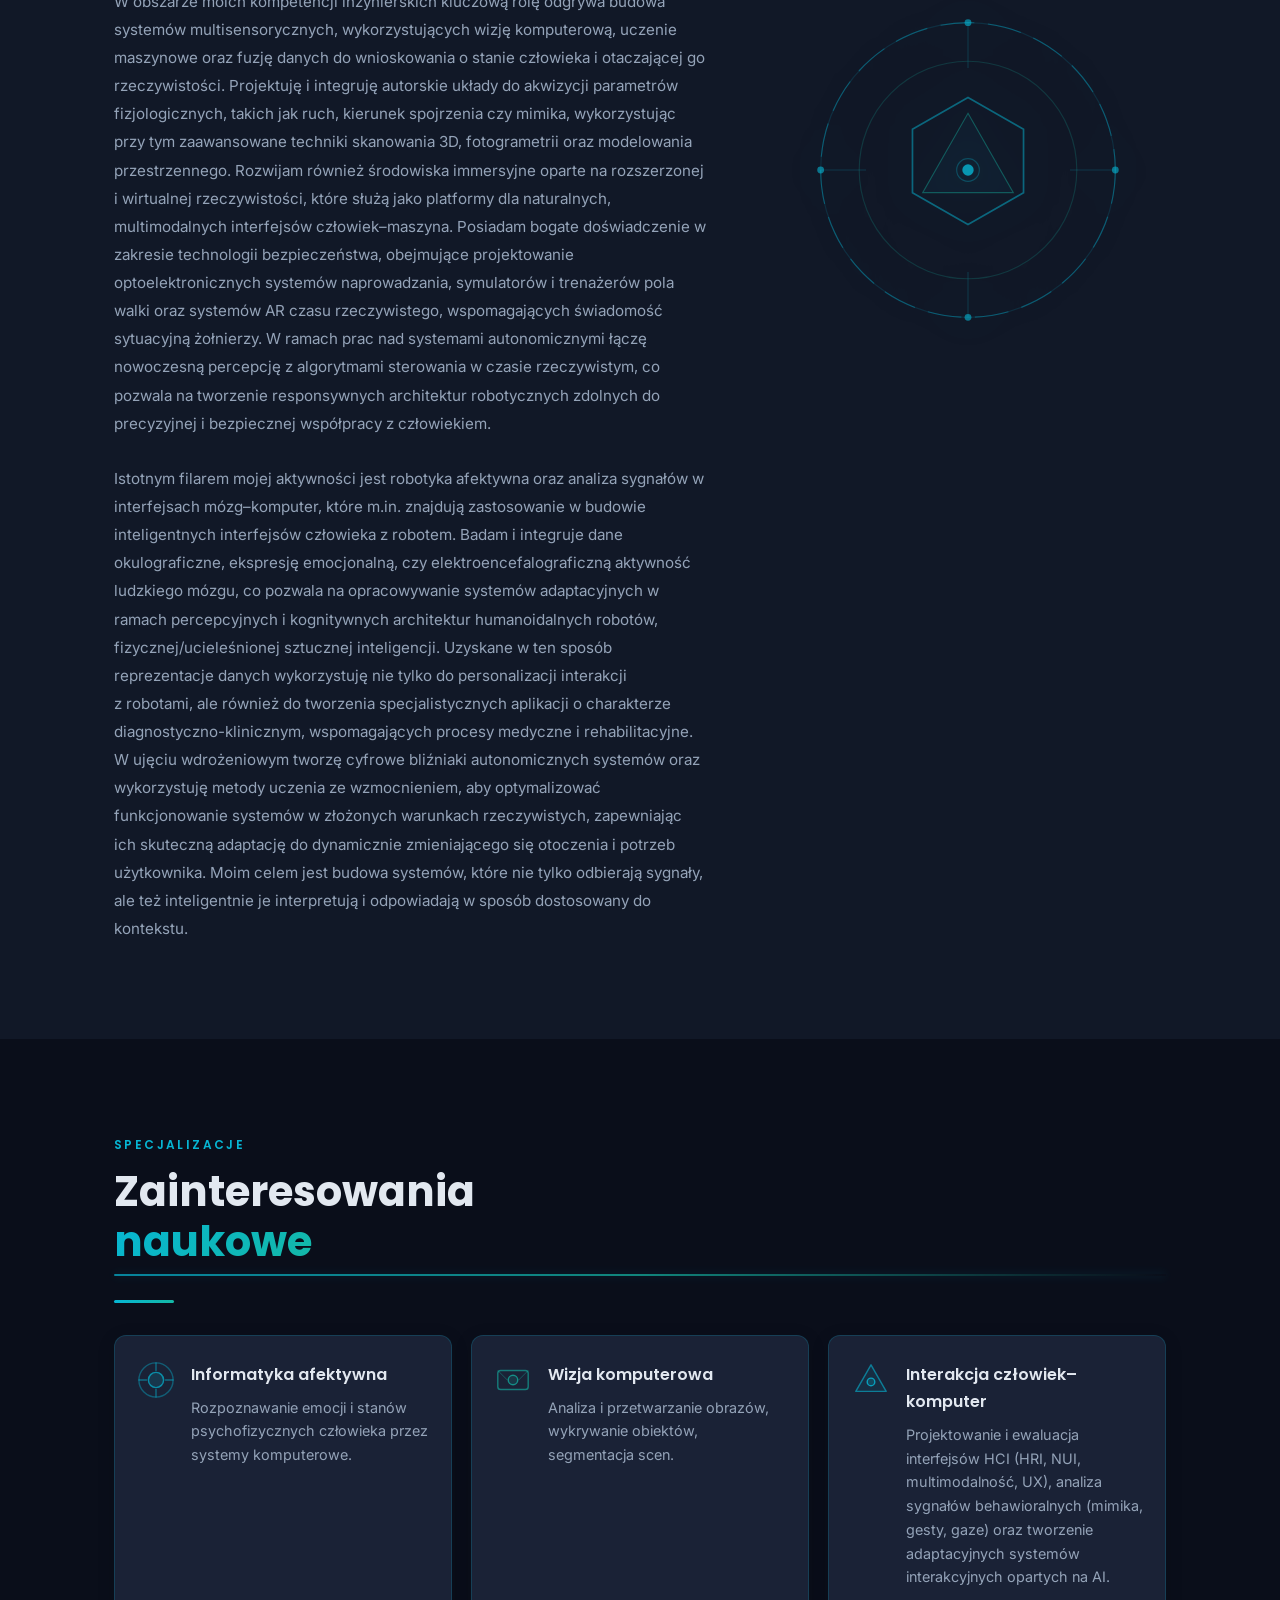
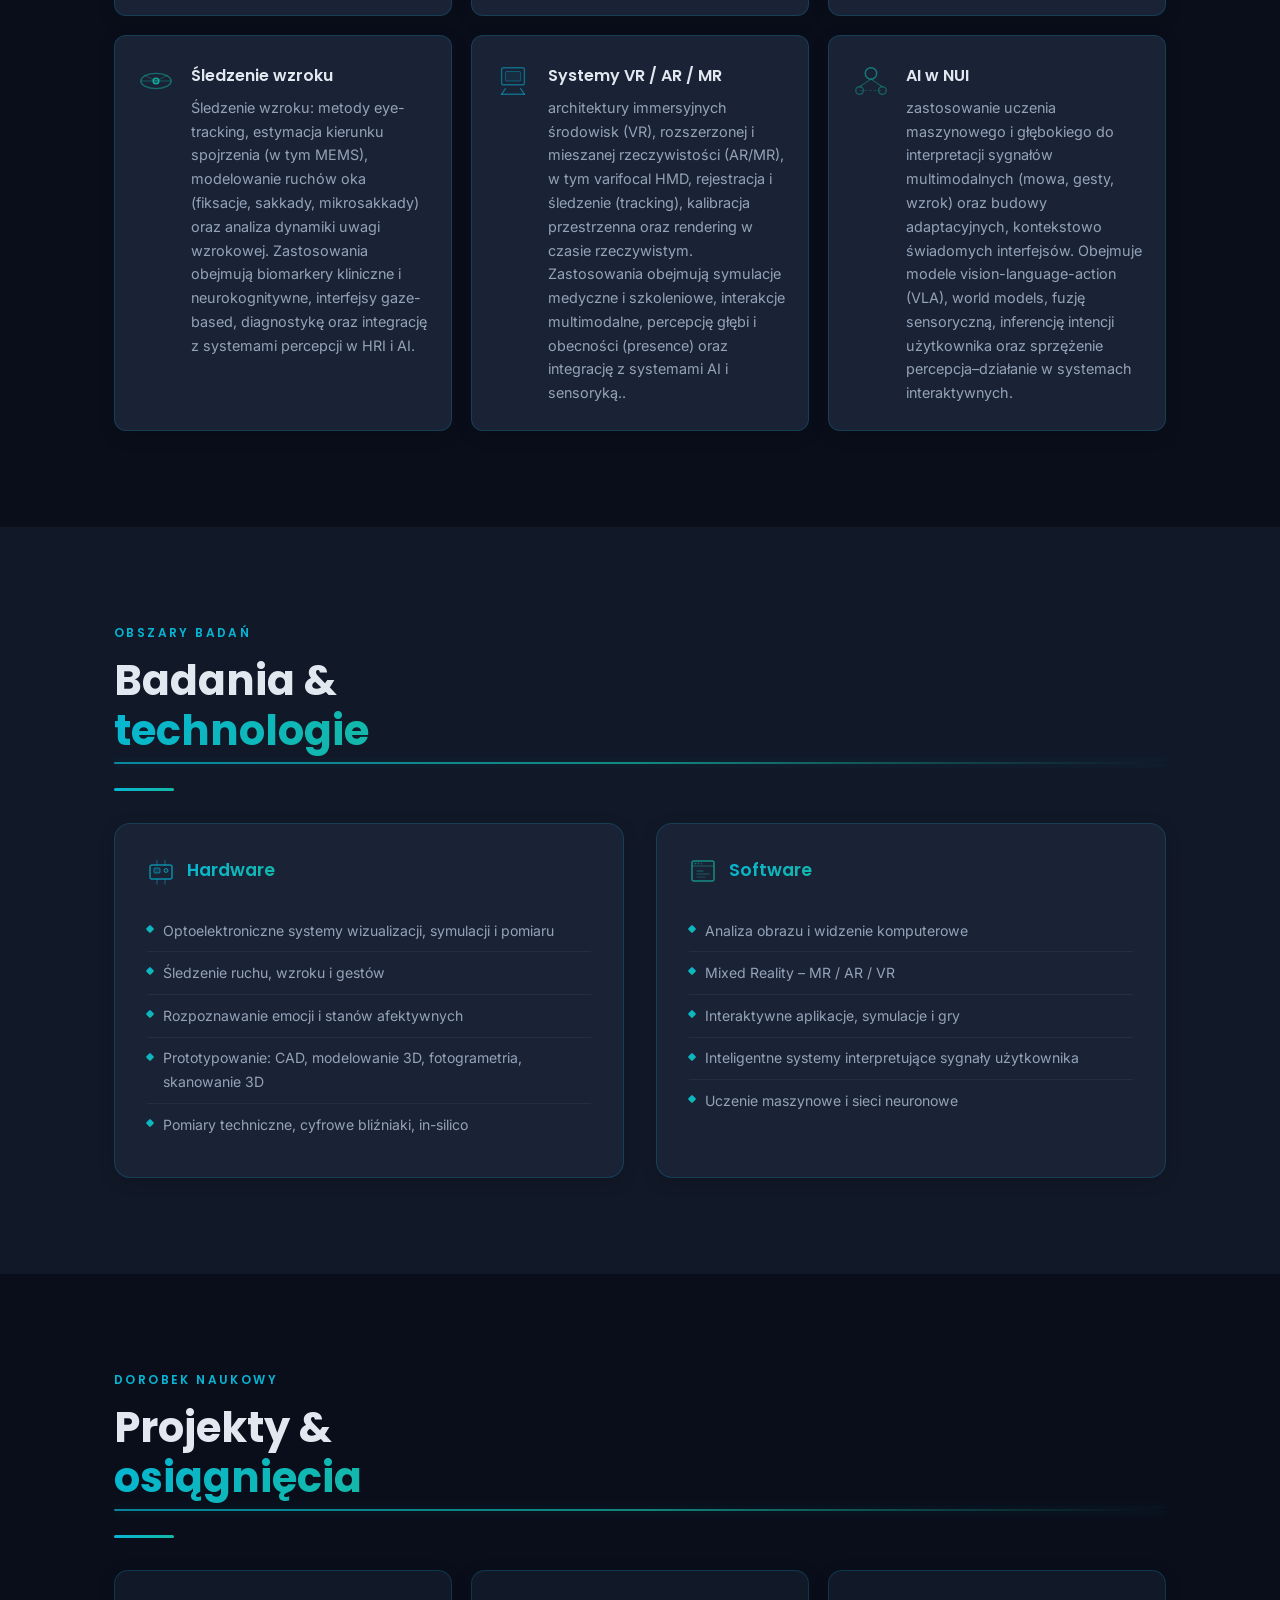
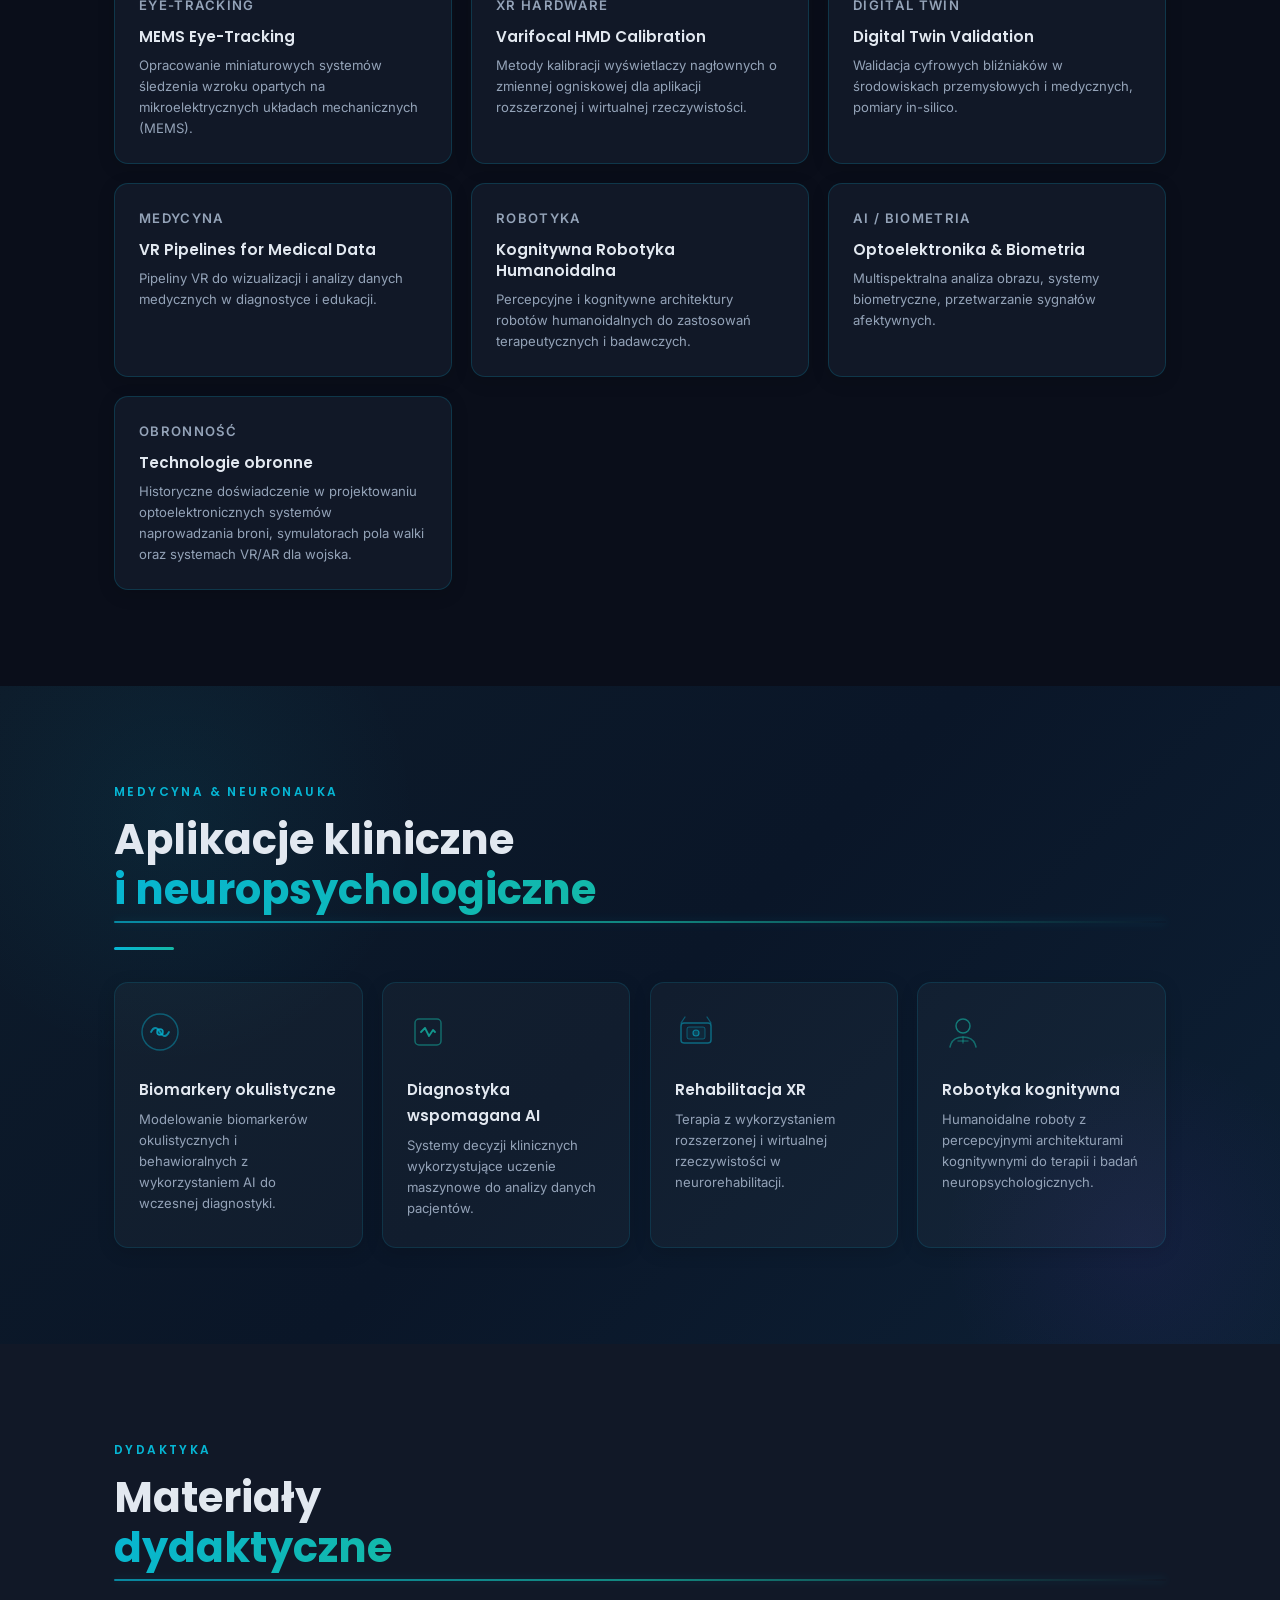
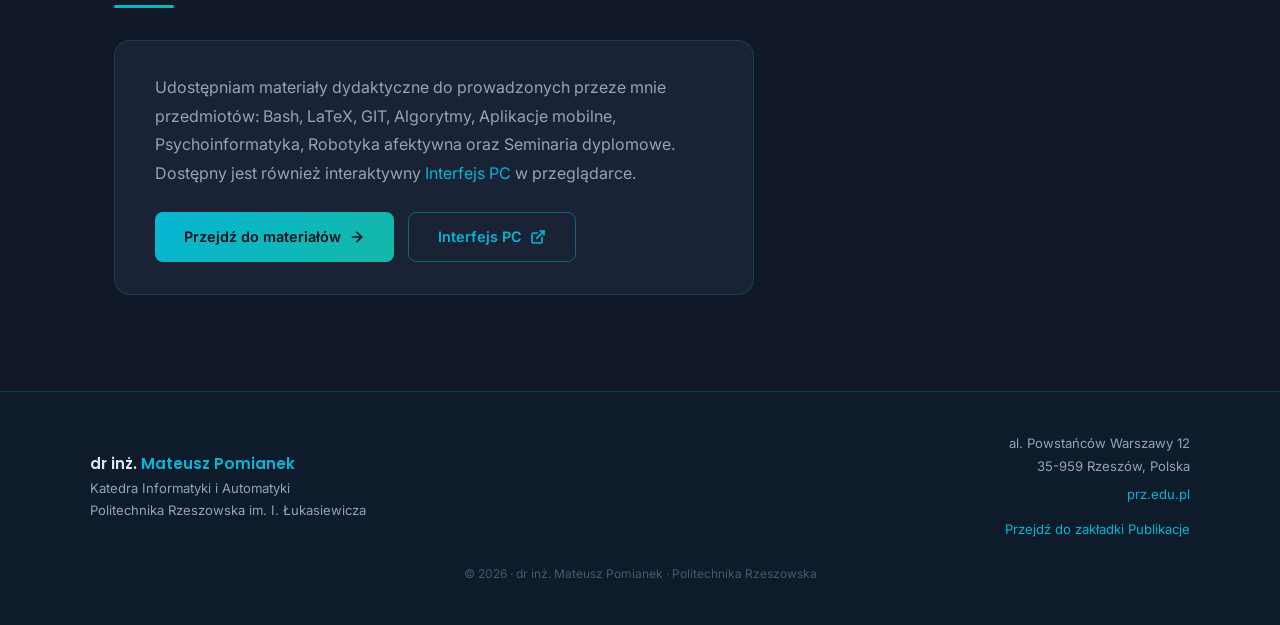
==== commit 501fc0c9: "Dodaj odnośnik do publikacji w stopce" ====
--- a/index.html
+++ b/index.html
@@ -1548,6 +1548,7 @@
         <p data-i18n="footer.city">35-959 Rzeszów, Polska</p>
         <p style="margin-top:.4rem; color: var(--clr-cyan);"><a href="https://prz.edu.pl" target="_blank"
             rel="noopener noreferrer" style="color: inherit; text-decoration: none;">prz.edu.pl</a></p>
+        <p data-i18n="footer.publications" style="margin-top:.75rem;"><a href="publications.html" style="color: var(--clr-cyan); text-decoration: none;">Przejdź do zakładki Publikacje</a></p>
       </div>
     </div>
     <p class="footer-copy" data-i18n="footer.copy">© 2026 · dr inż. Mateusz Pomianek · Politechnika Rzeszowska</p>
@@ -2193,6 +2194,7 @@
           'footer.brand': 'dr inż. <span>Mateusz Pomianek</span>',
           'footer.dept': 'Katedra Informatyki i Automatyki<br>Politechnika Rzeszowska im. I. Łukasiewicza',
           'footer.city': '35-959 Rzeszów, Polska',
+          'footer.publications': '<a href="publications.html" style="color: var(--clr-cyan); text-decoration: none;">Przejdź do zakładki Publikacje</a>',
           'footer.copy': '© 2025 dr inż. Mateusz Pomianek · Politechnika Rzeszowska',
         },
         en: {
@@ -2287,6 +2289,7 @@
           'footer.brand': 'Ph.D., Eng. <span>Mateusz Pomianek</span>',
           'footer.dept': 'Department of Computer Science and Automation<br>Rzeszów University of Technology',
           'footer.city': '35-959 Rzeszów, Poland',
+          'footer.publications': '<a href="publications.html" style="color: var(--clr-cyan); text-decoration: none;">Go to Publications tab</a>',
           'footer.copy': '© 2025 Ph.D., Eng. Mateusz Pomianek · Rzeszów University of Technology',
         }
       };
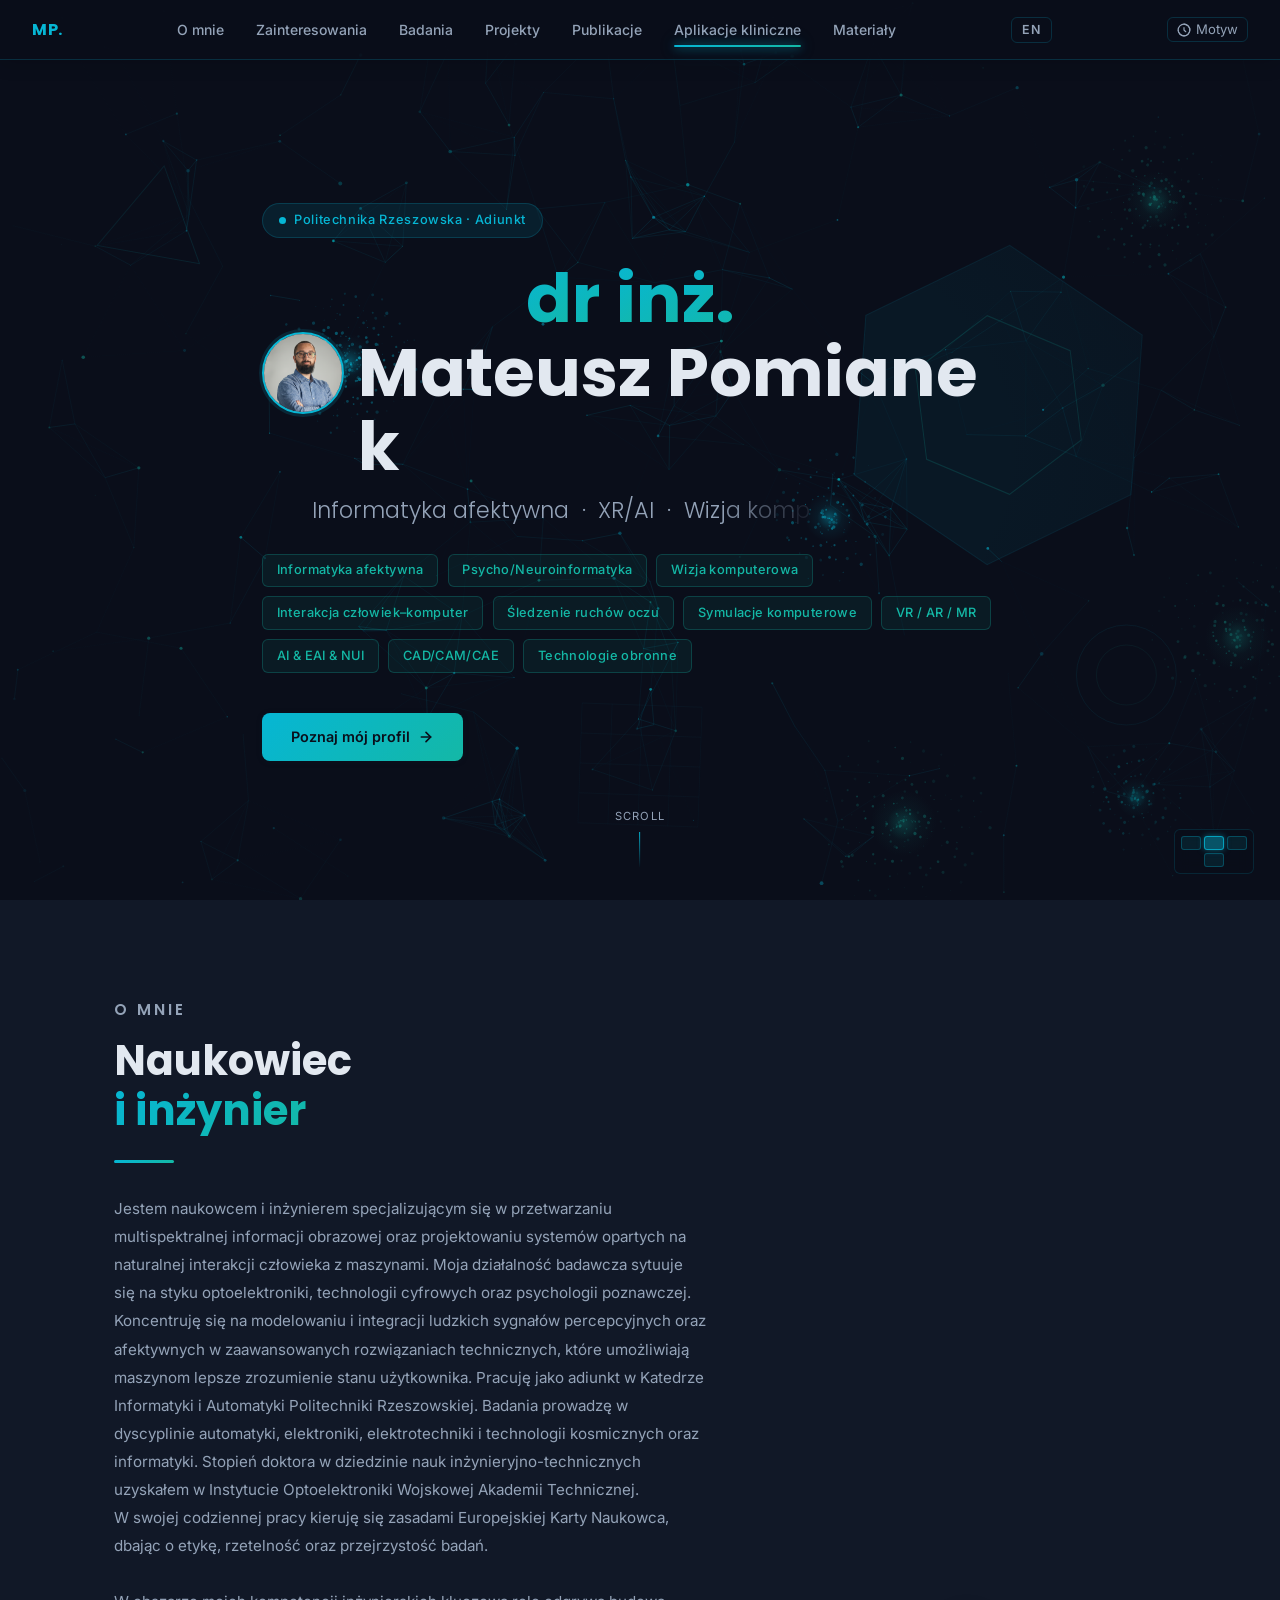
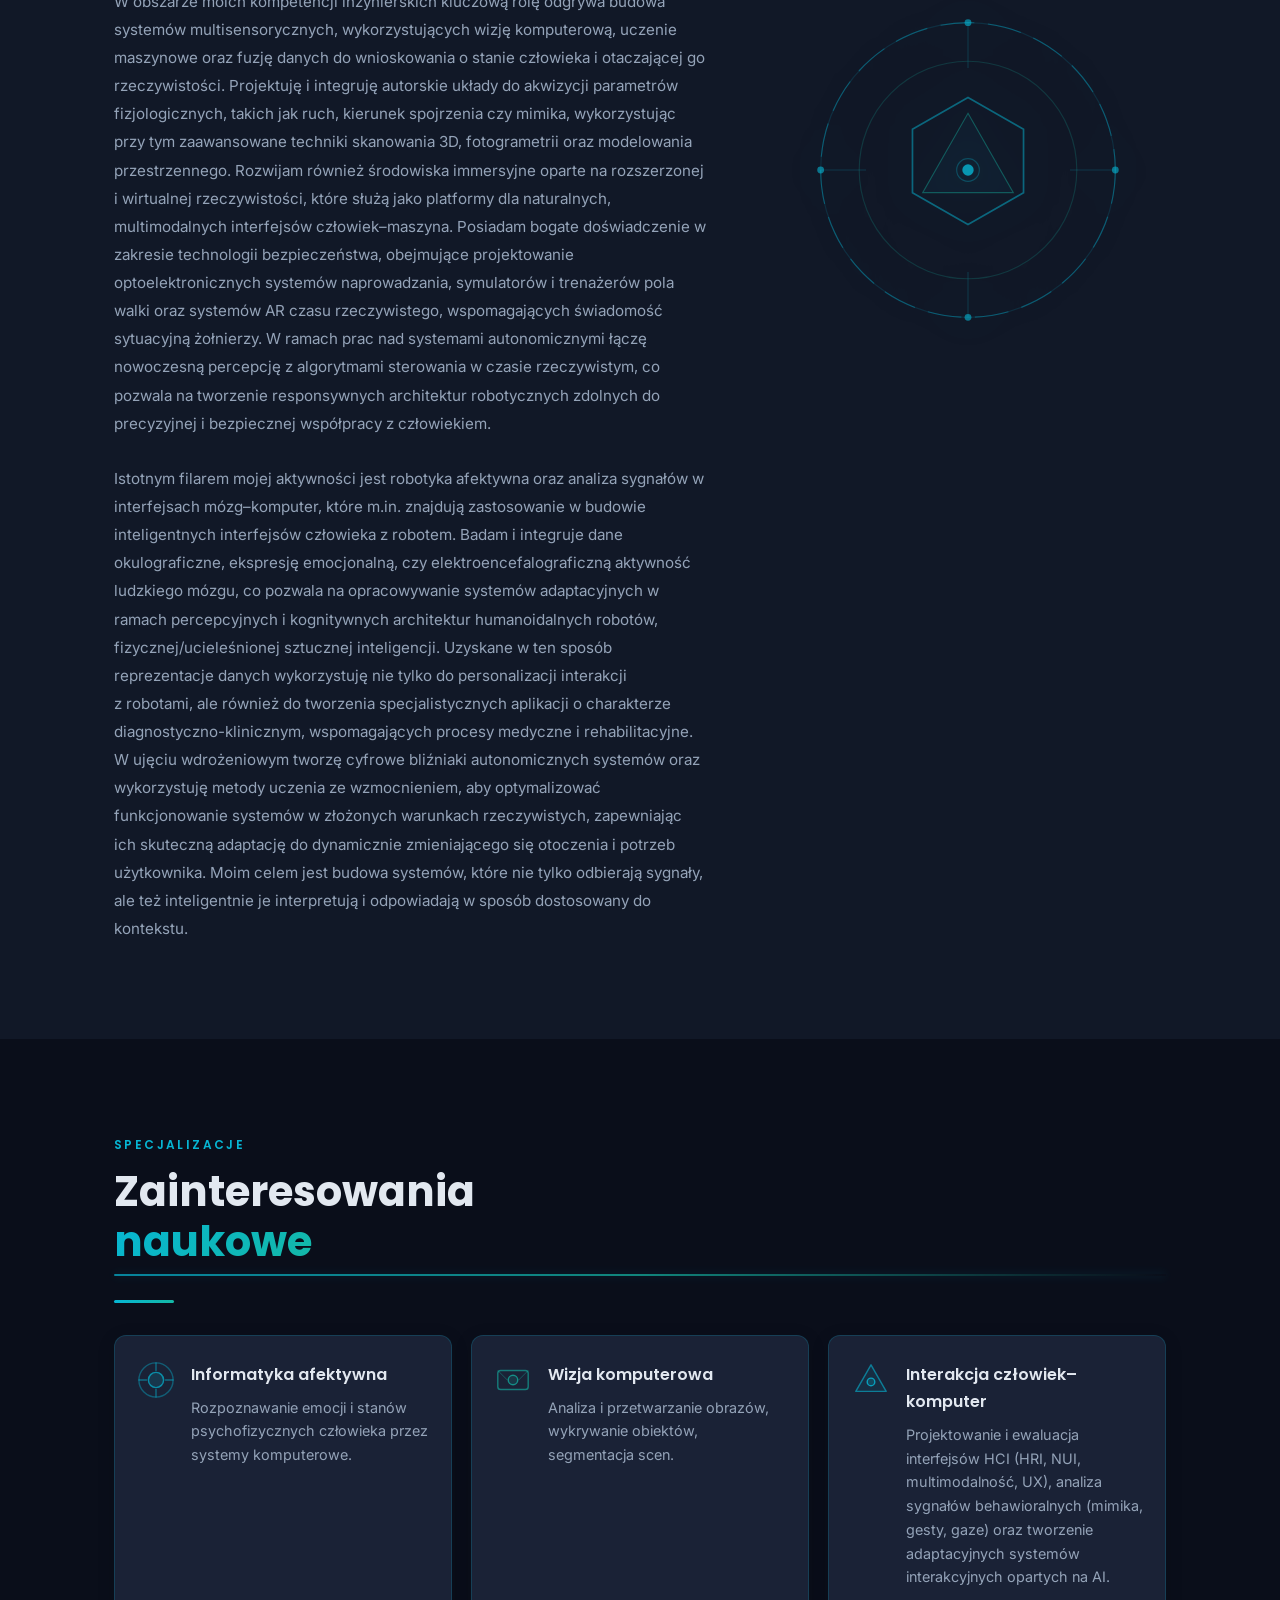
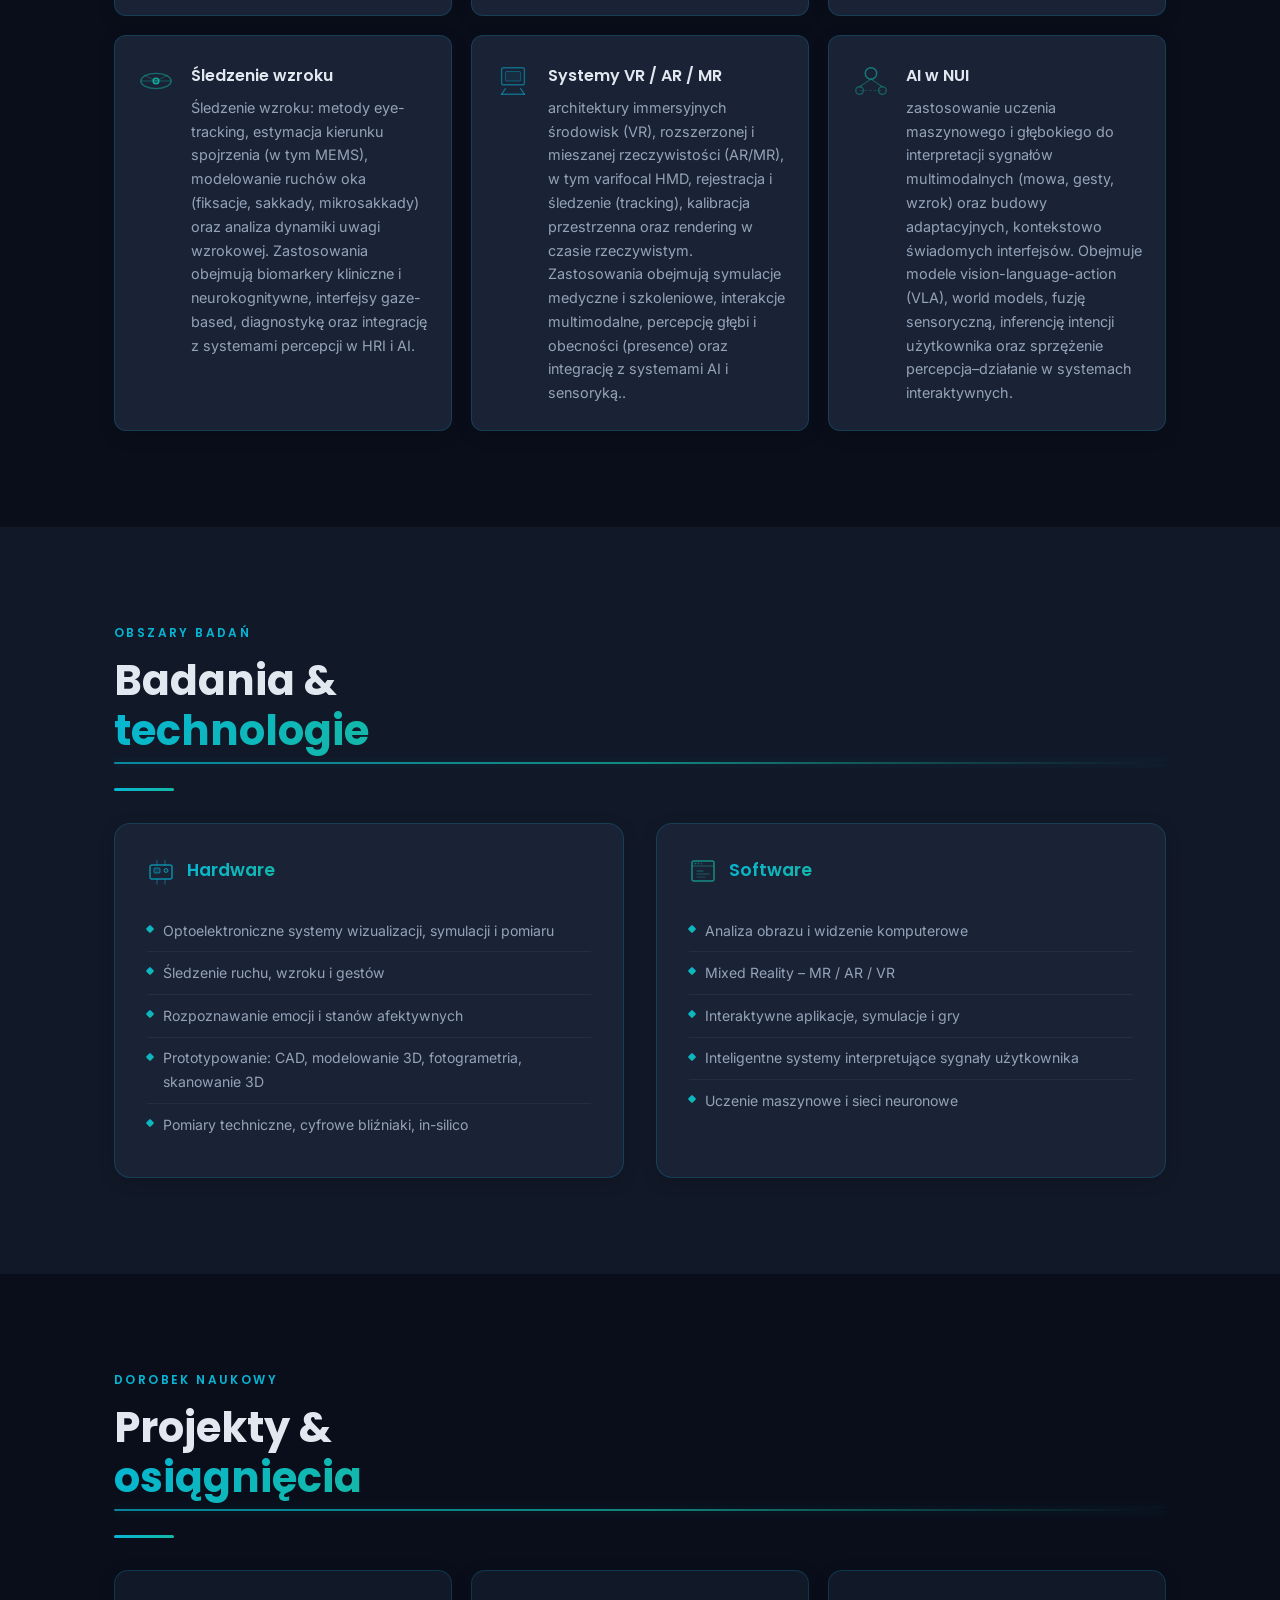
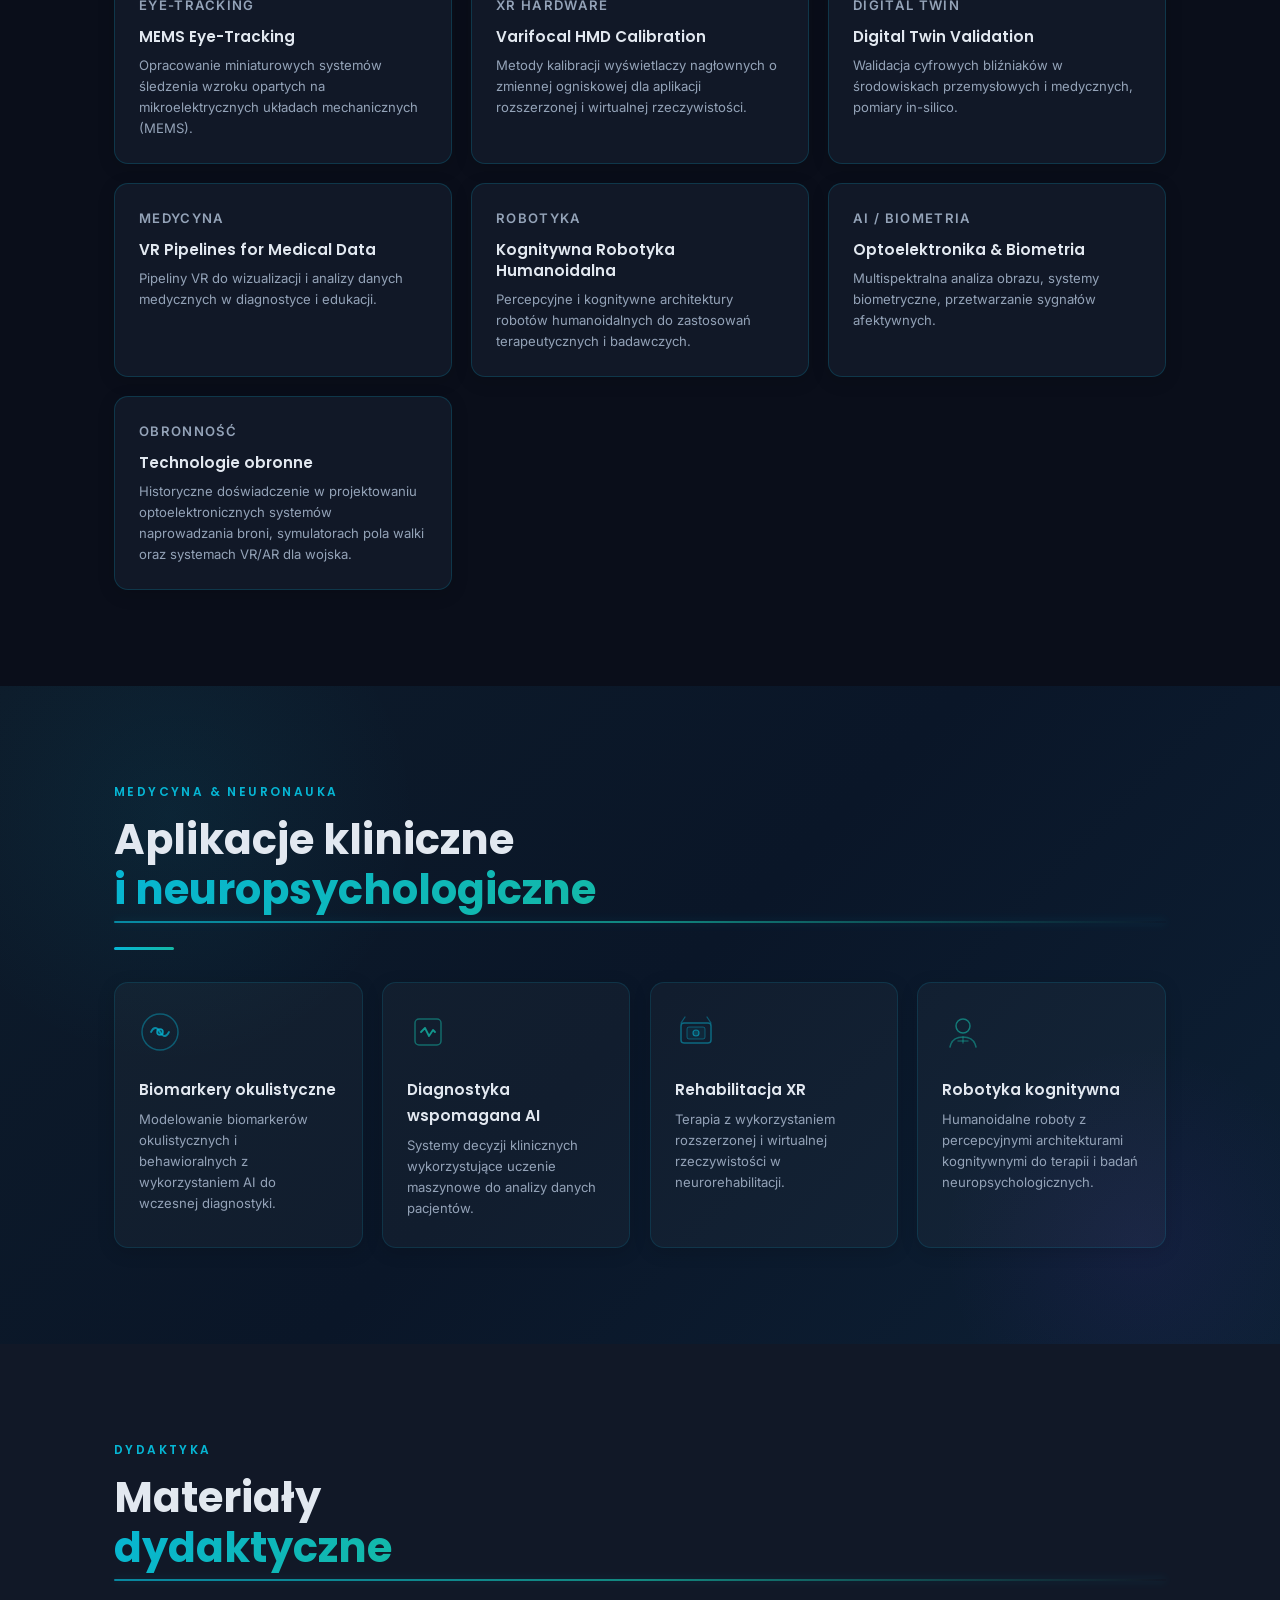
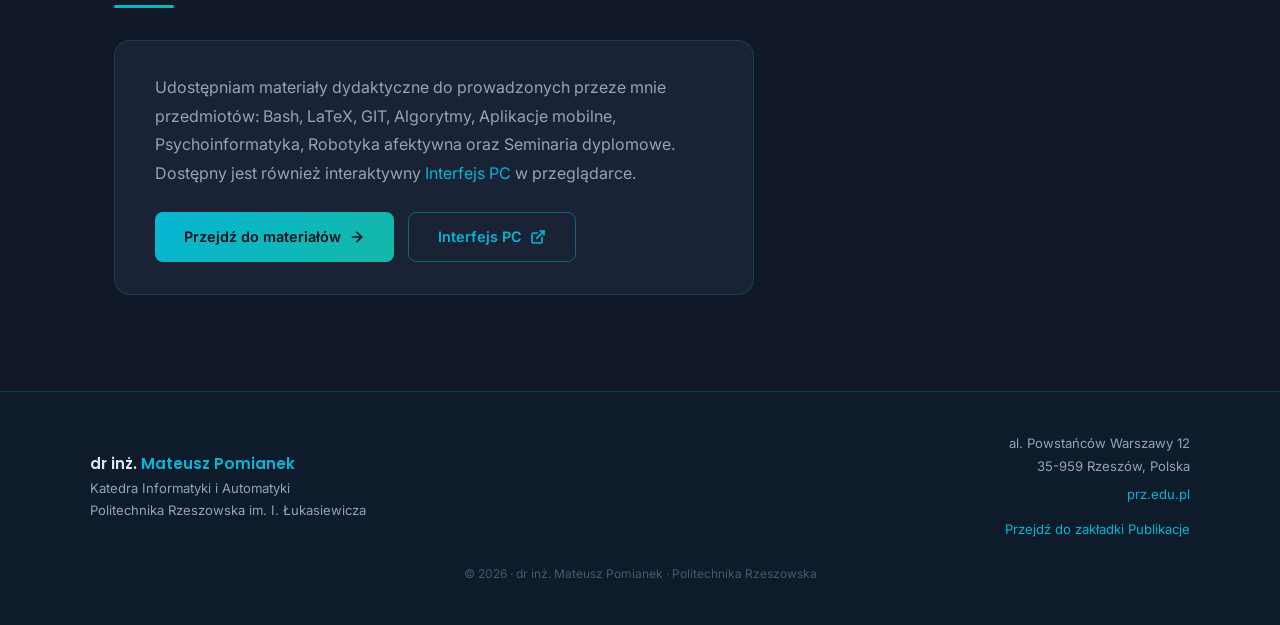
==== commit f16ac68c: "Update index.html Co-authored-by: gemini-code-assist[bot] <176961590+gemini-code-assist[bot]@users.n" ====
--- a/index.html
+++ b/index.html
@@ -1548,7 +1548,7 @@
         <p data-i18n="footer.city">35-959 Rzeszów, Polska</p>
         <p style="margin-top:.4rem; color: var(--clr-cyan);"><a href="https://prz.edu.pl" target="_blank"
             rel="noopener noreferrer" style="color: inherit; text-decoration: none;">prz.edu.pl</a></p>
-        <p data-i18n="footer.publications" style="margin-top:.75rem;"><a href="publications.html" style="color: var(--clr-cyan); text-decoration: none;">Przejdź do zakładki Publikacje</a></p>
+        <p style="margin-top:.75rem;"><a href="publications.html" data-i18n="footer.publications" style="color: var(--clr-cyan); text-decoration: none;">Przejdź do zakładki Publikacje</a></p>
       </div>
     </div>
     <p class="footer-copy" data-i18n="footer.copy">© 2026 · dr inż. Mateusz Pomianek · Politechnika Rzeszowska</p>
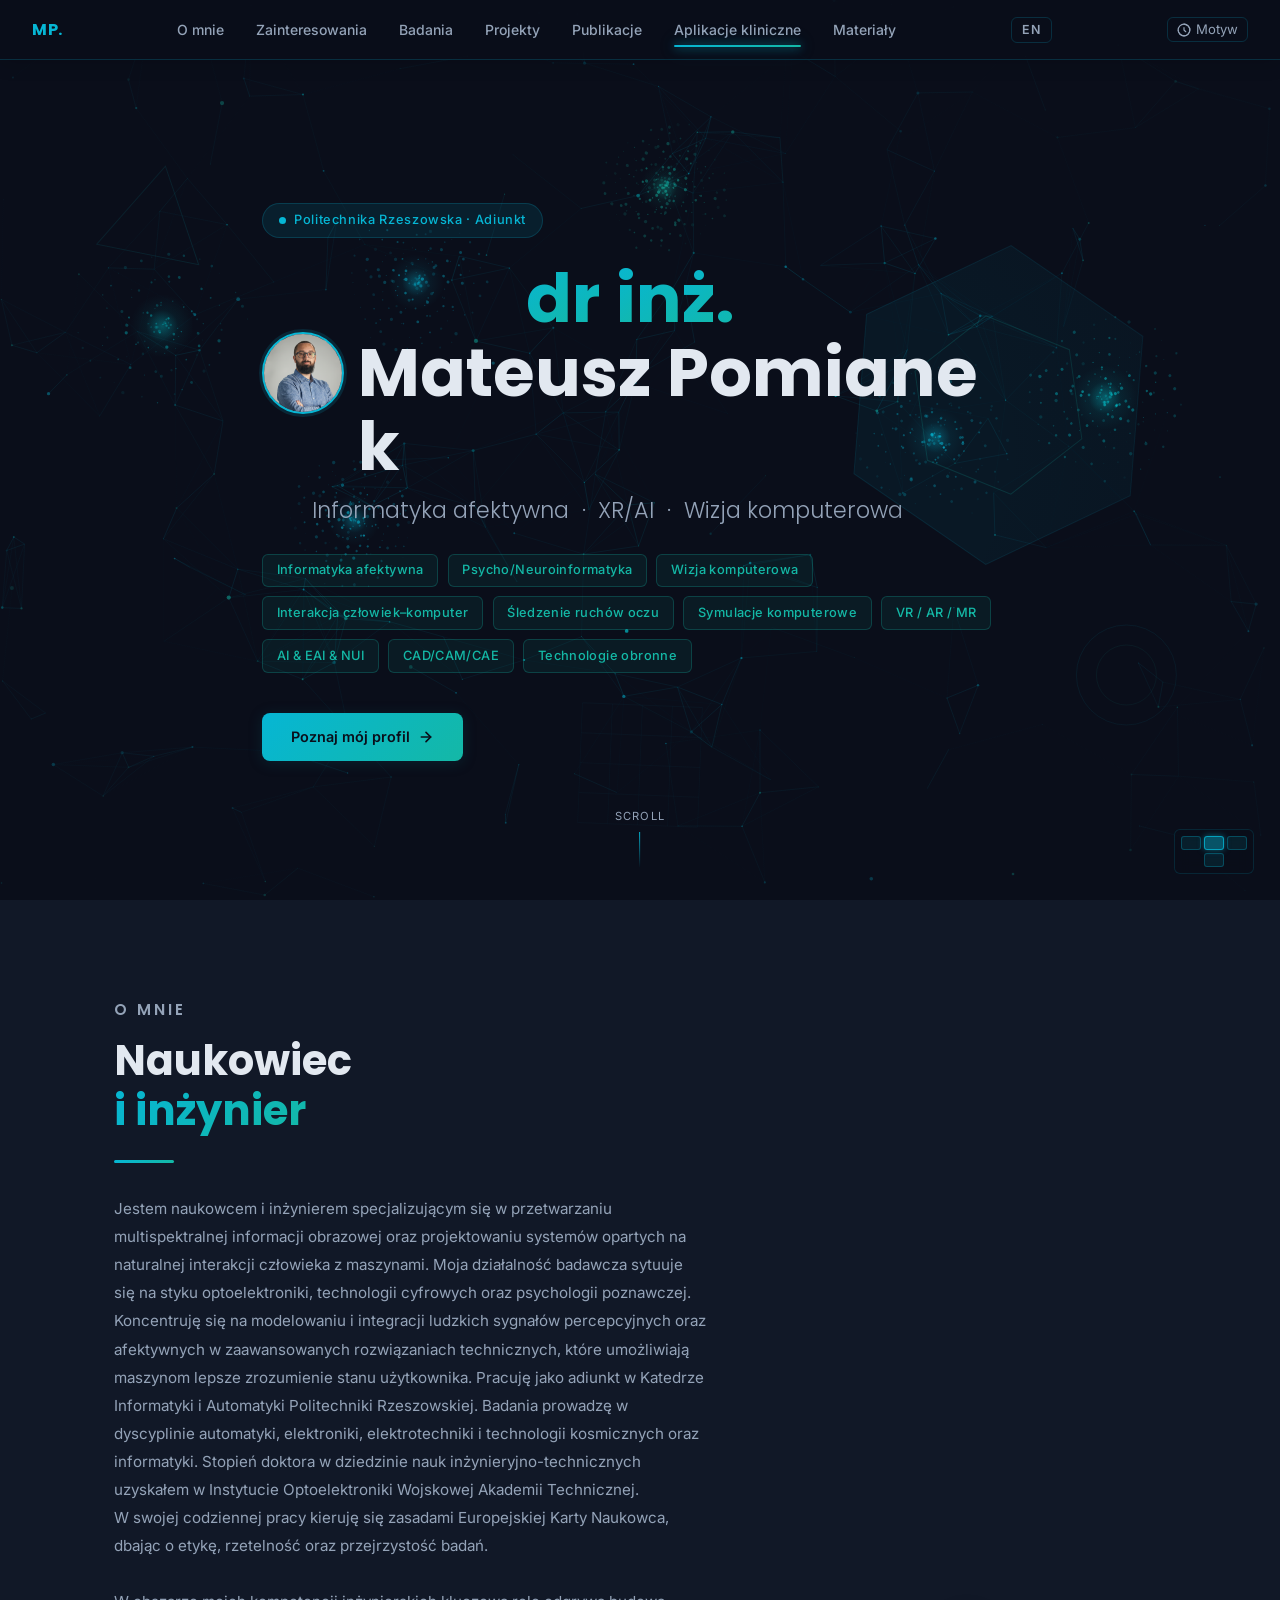
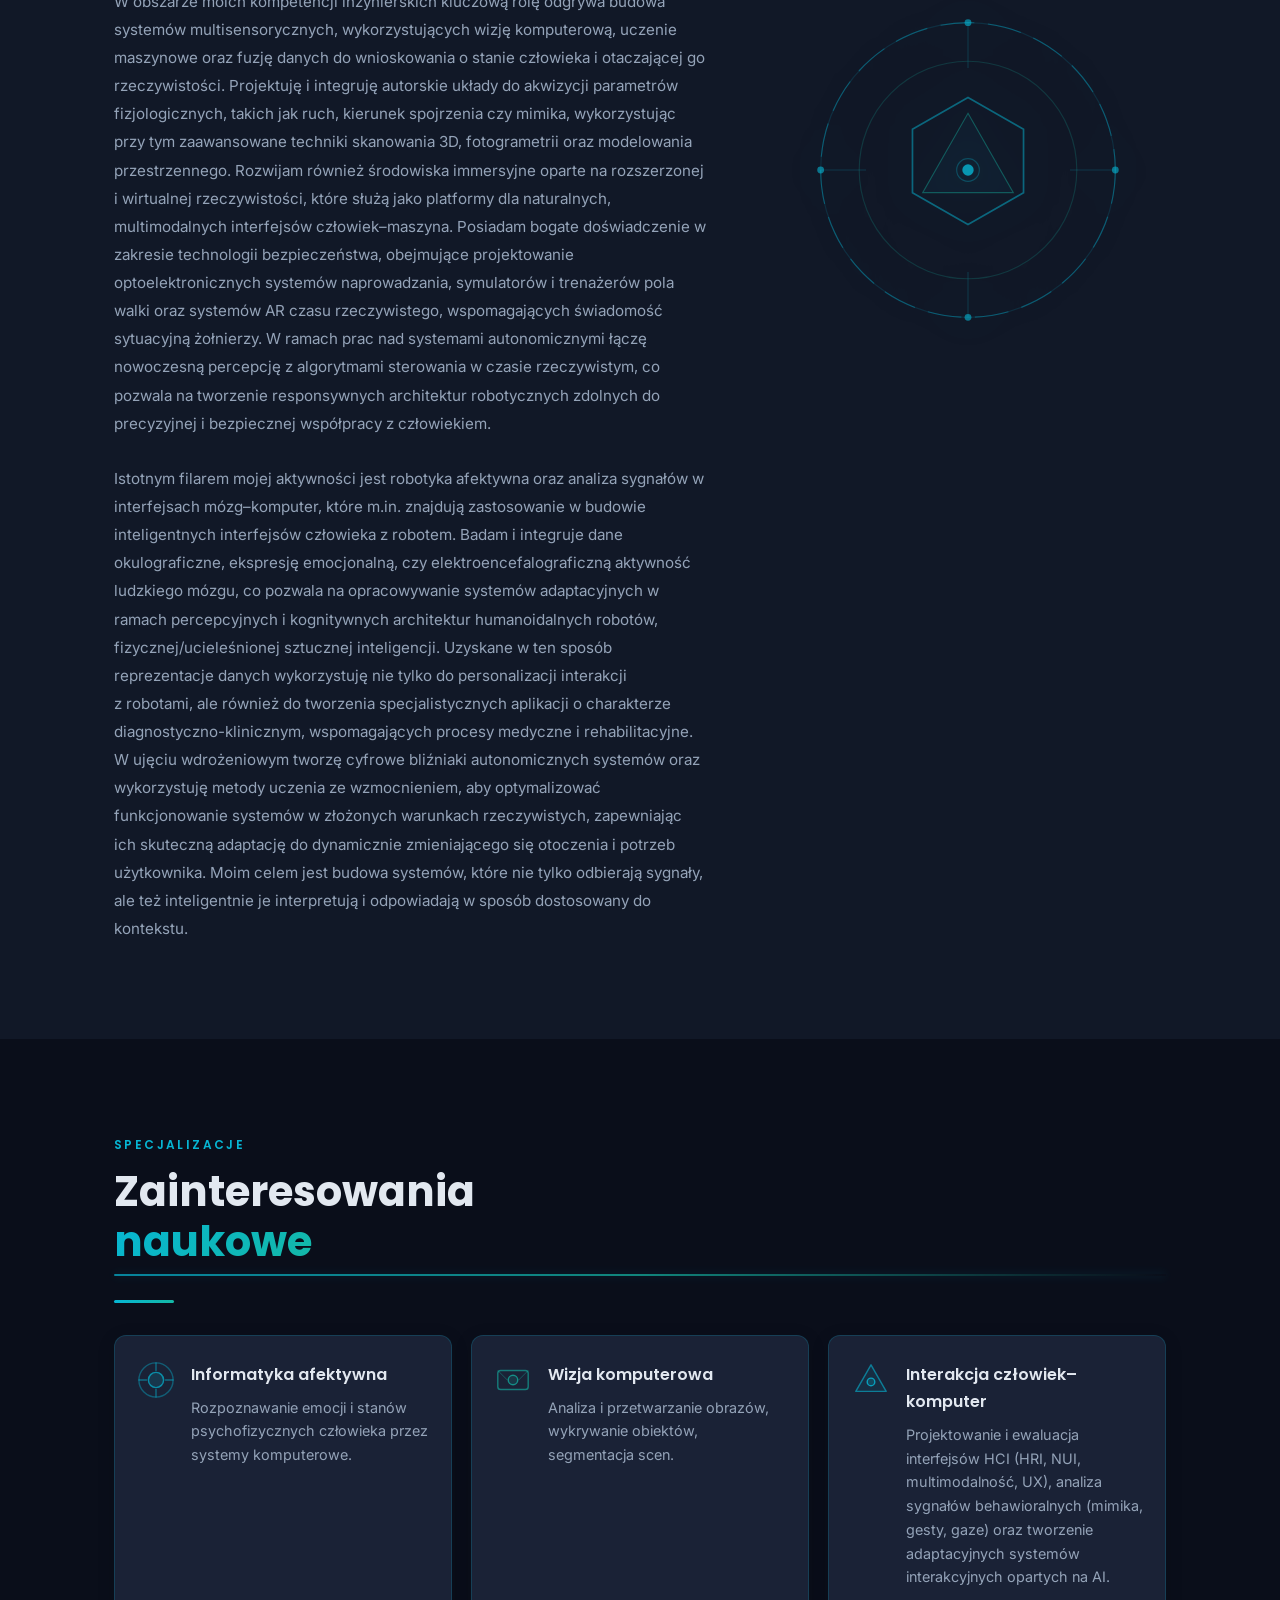
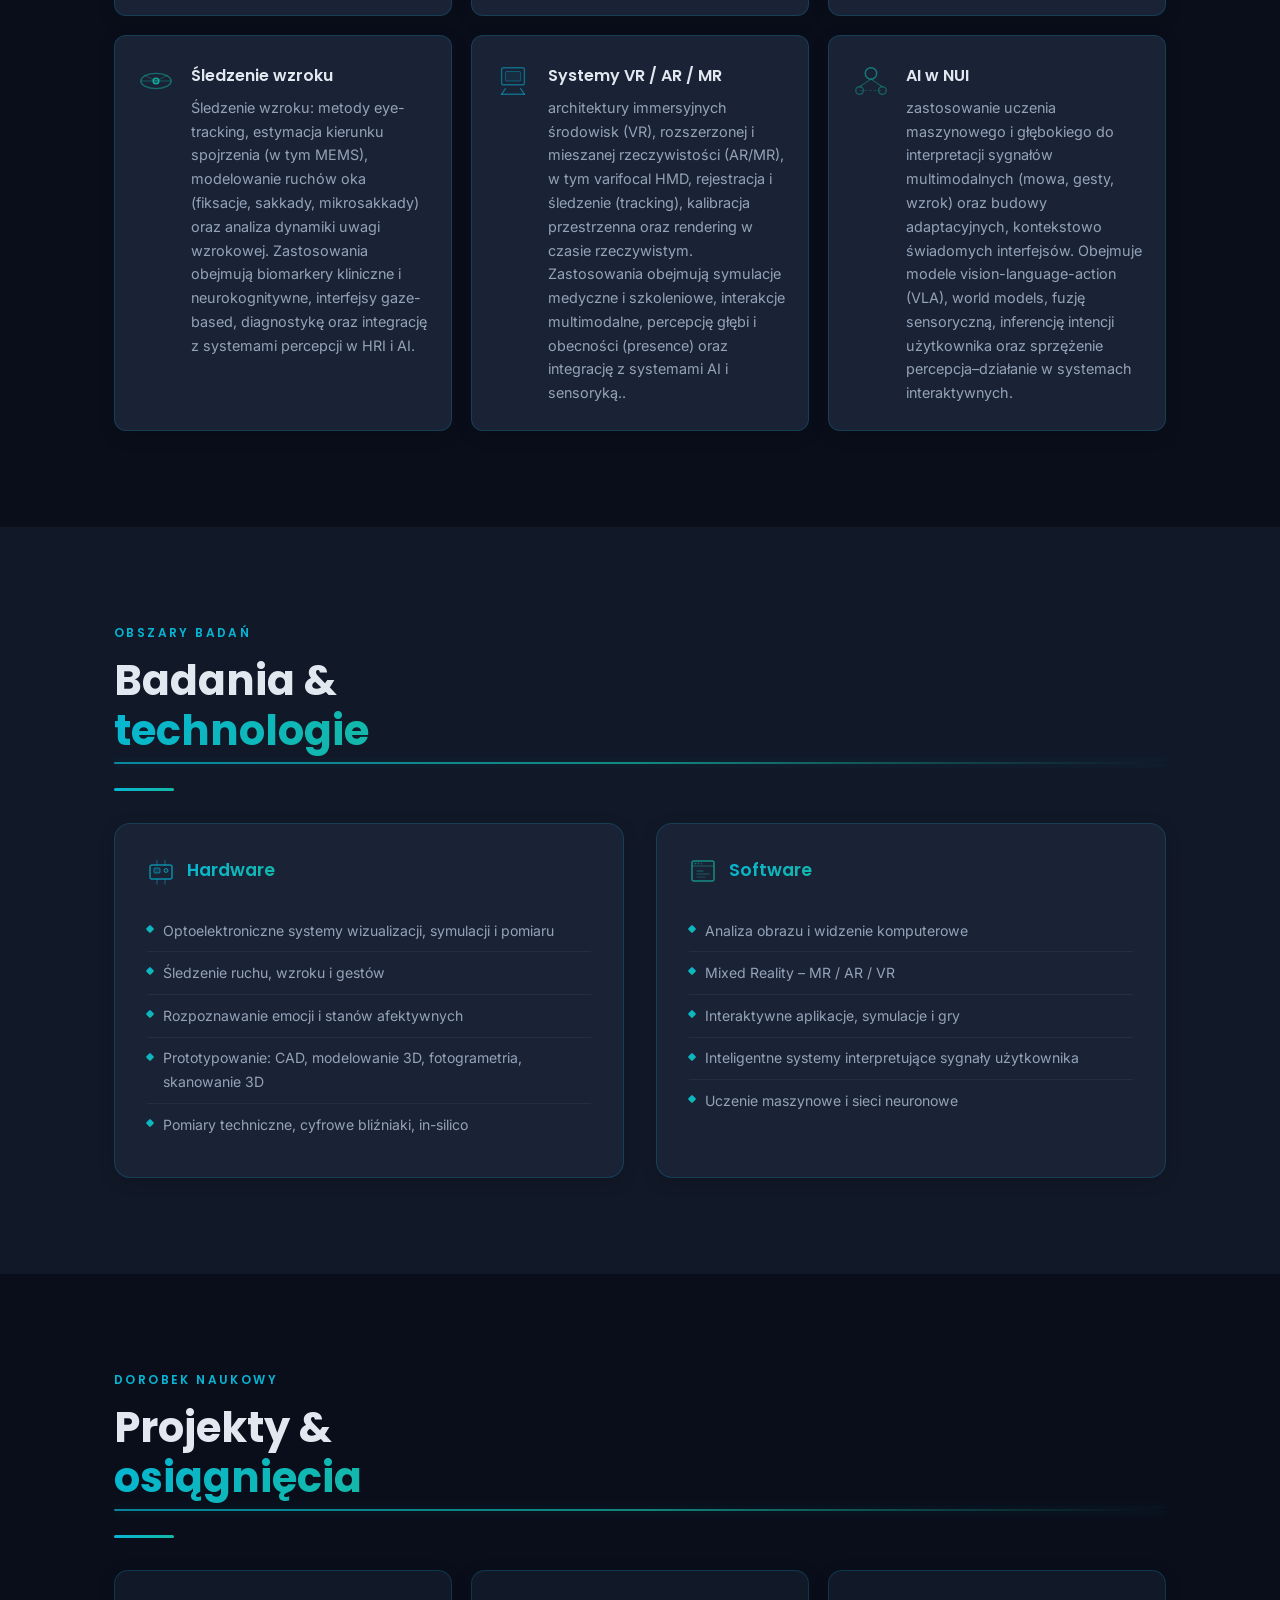
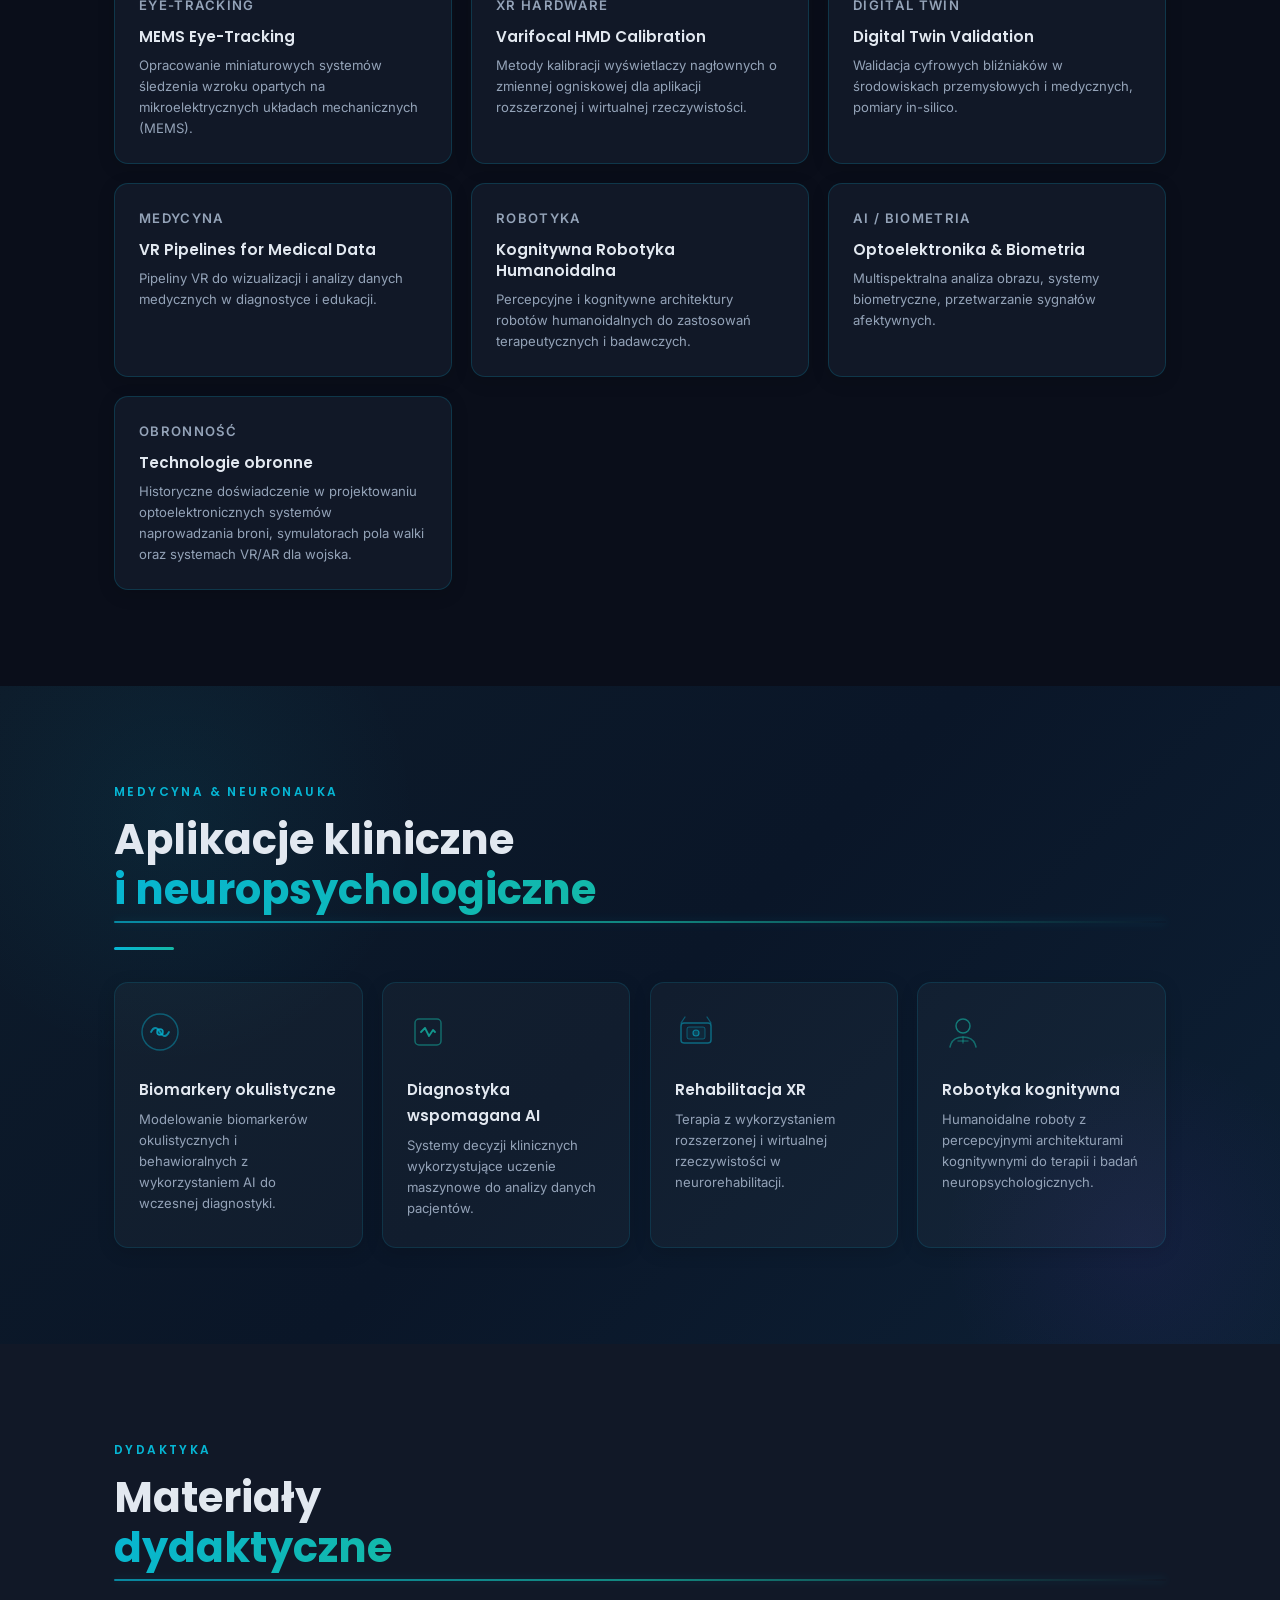
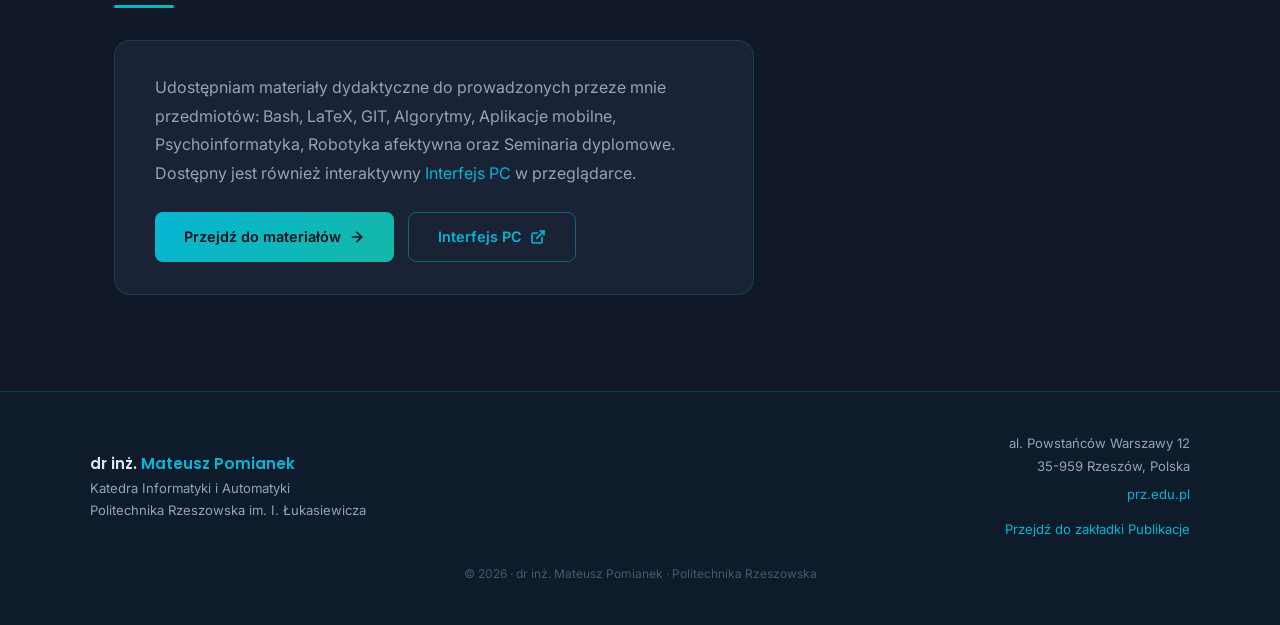
==== commit 97359312: "Update index.html Co-authored-by: gemini-code-assist[bot] <176961590+gemini-code-assist[bot]@users.n" ====
--- a/index.html
+++ b/index.html
@@ -2194,7 +2194,7 @@
           'footer.brand': 'dr inż. <span>Mateusz Pomianek</span>',
           'footer.dept': 'Katedra Informatyki i Automatyki<br>Politechnika Rzeszowska im. I. Łukasiewicza',
           'footer.city': '35-959 Rzeszów, Polska',
-          'footer.publications': '<a href="publications.html" style="color: var(--clr-cyan); text-decoration: none;">Przejdź do zakładki Publikacje</a>',
+          'footer.publications': 'Przejdź do zakładki Publikacje',
           'footer.copy': '© 2025 dr inż. Mateusz Pomianek · Politechnika Rzeszowska',
         },
         en: {
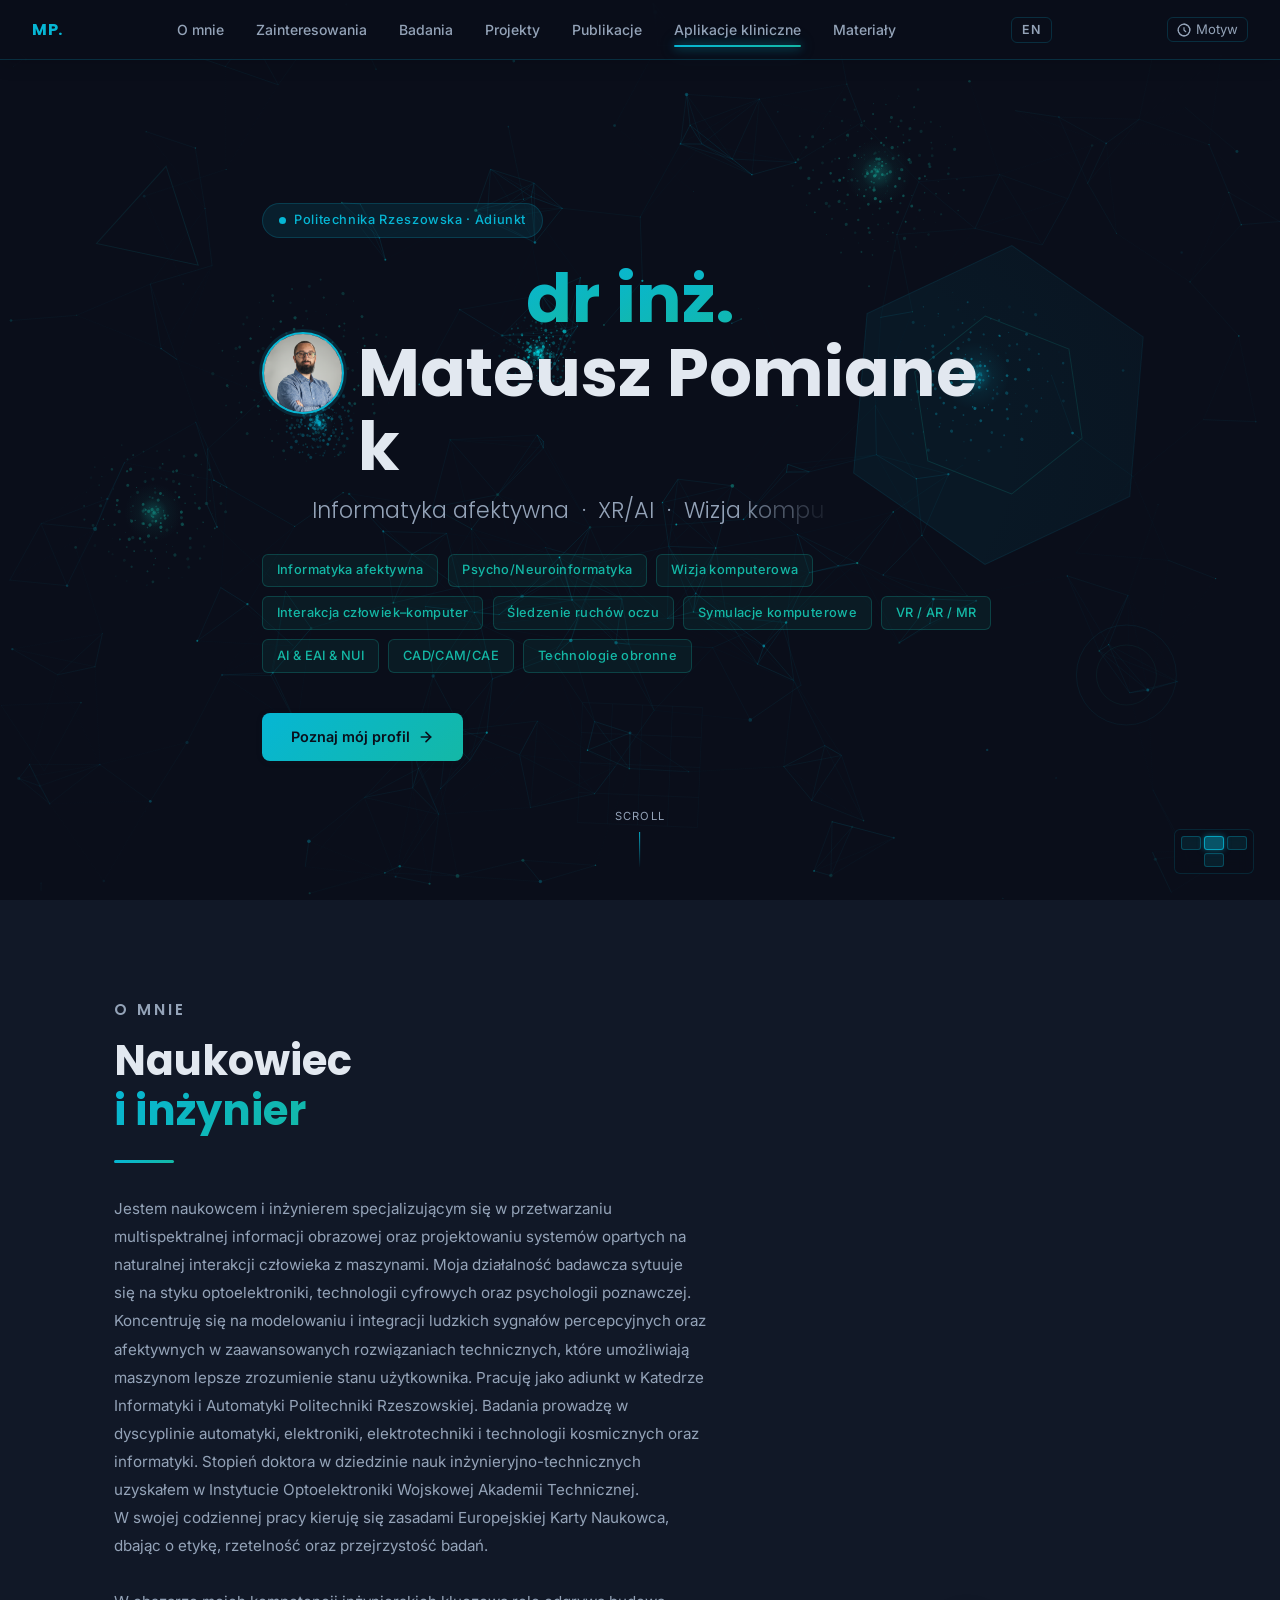
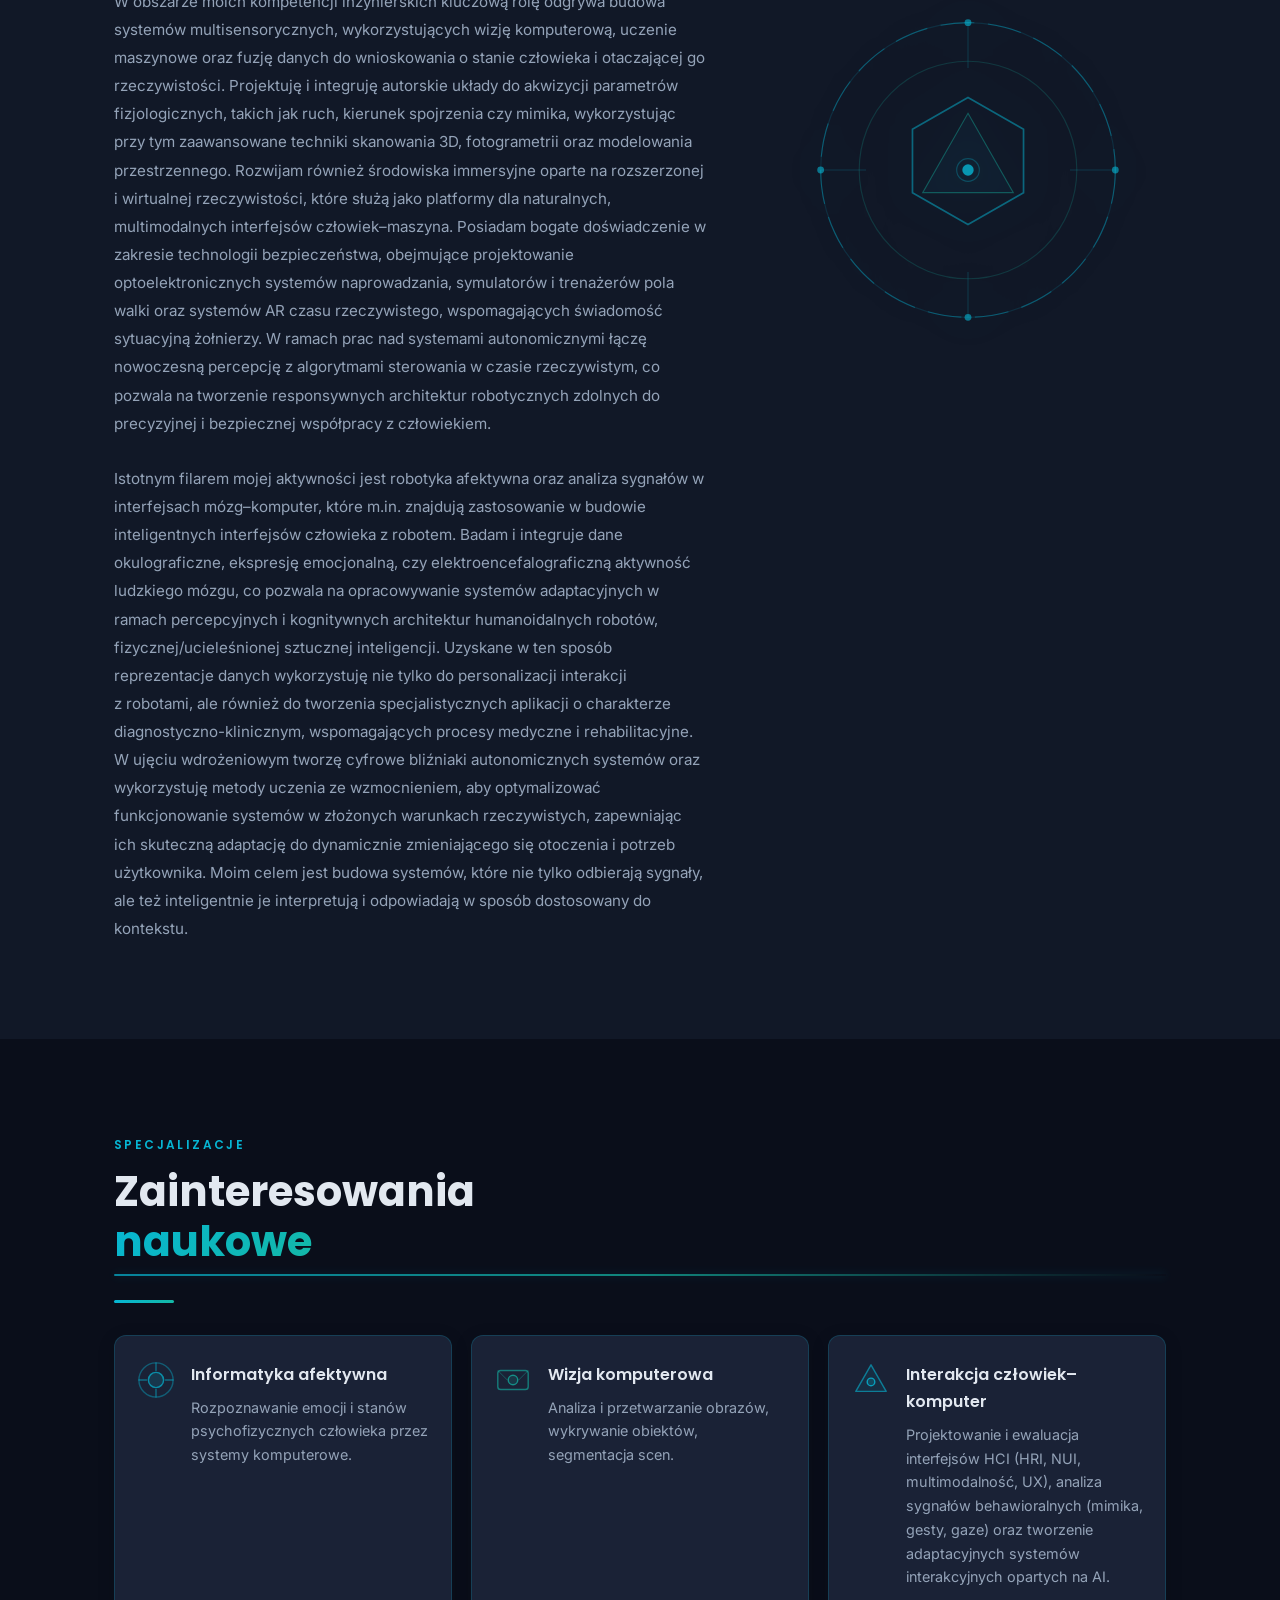
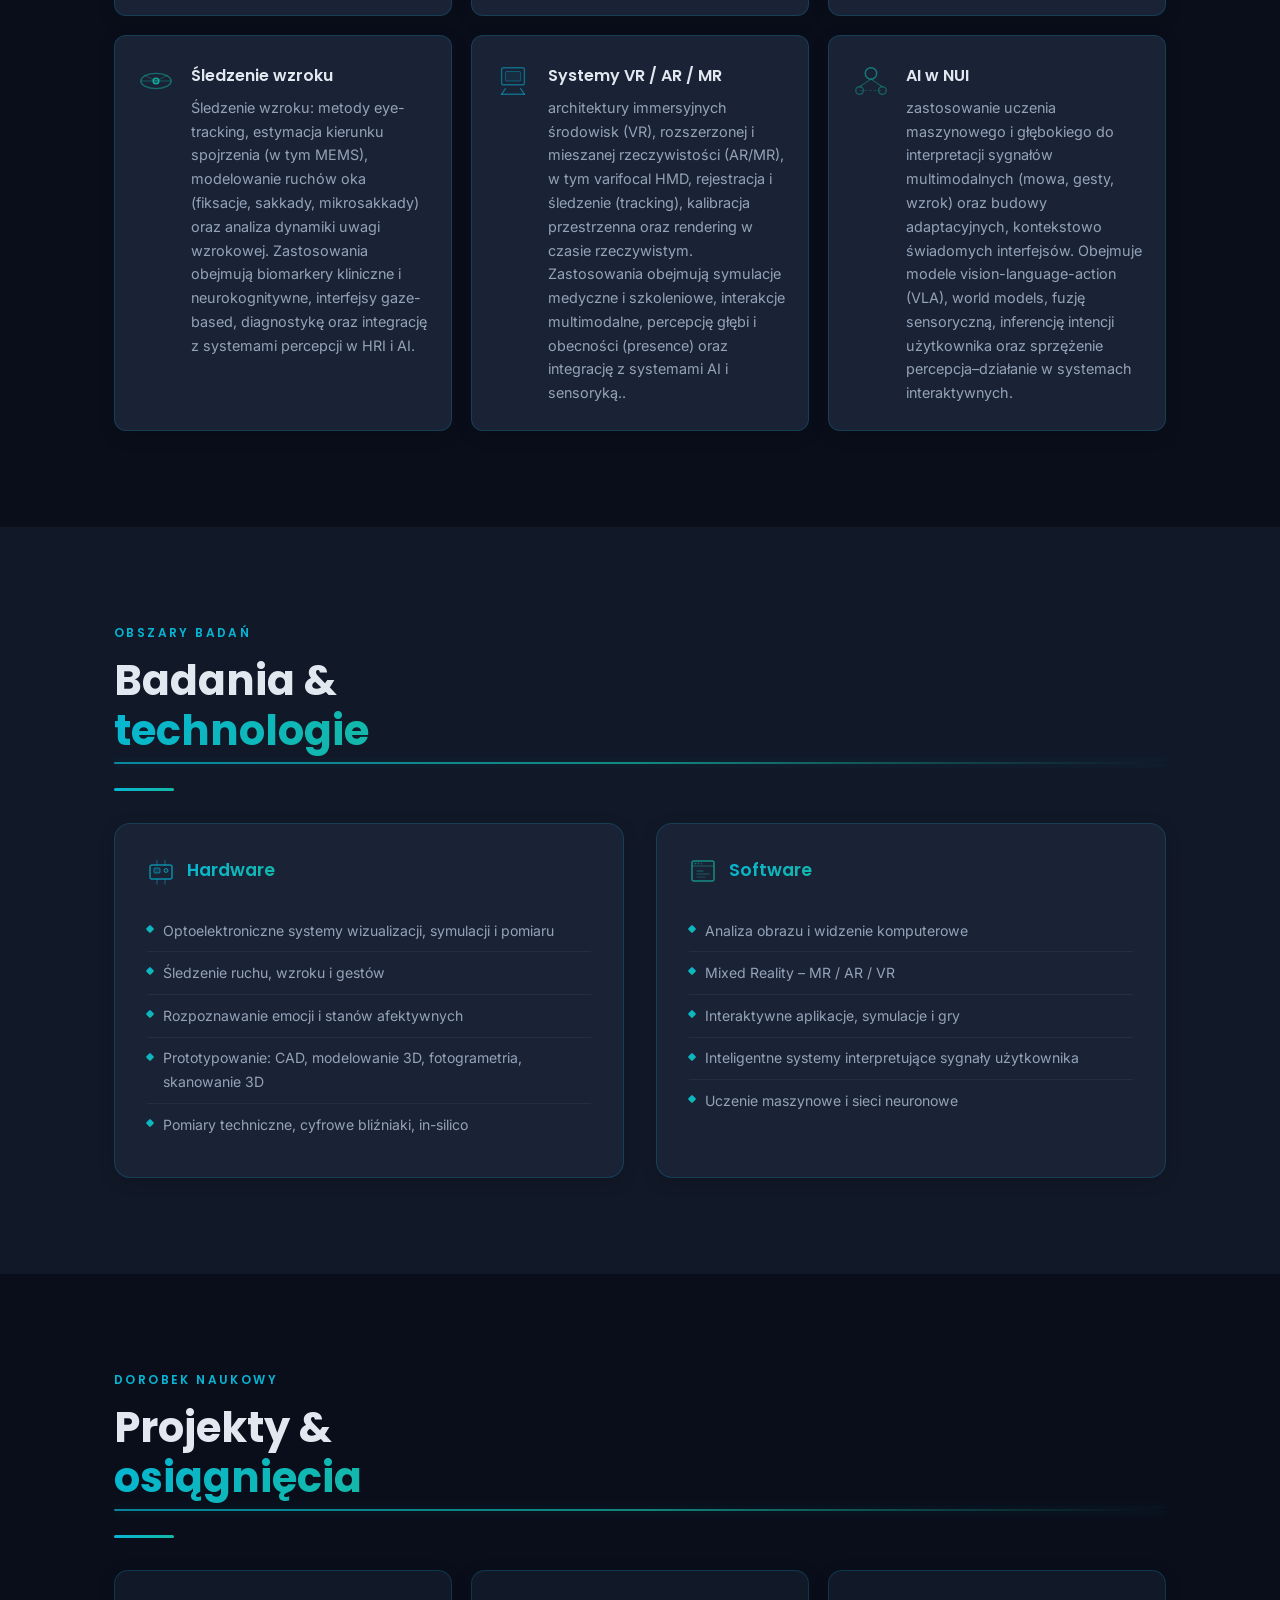
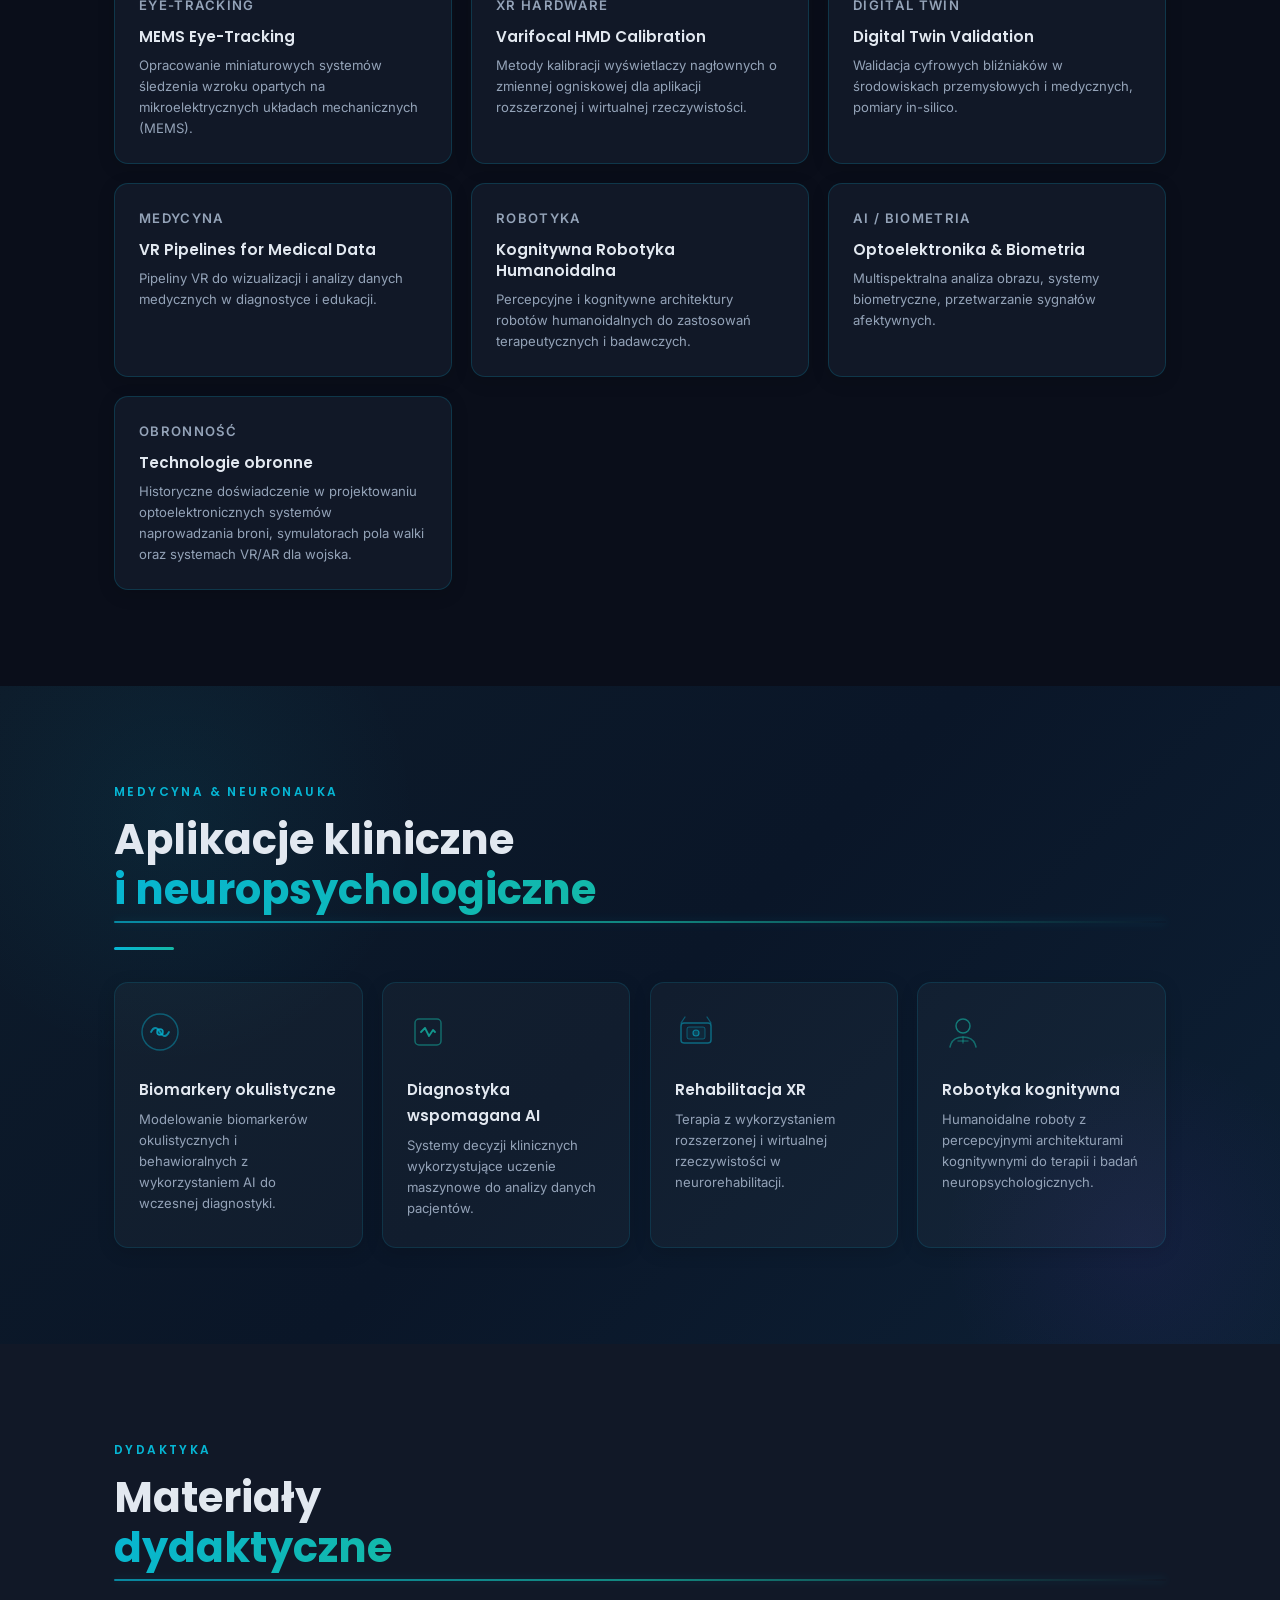
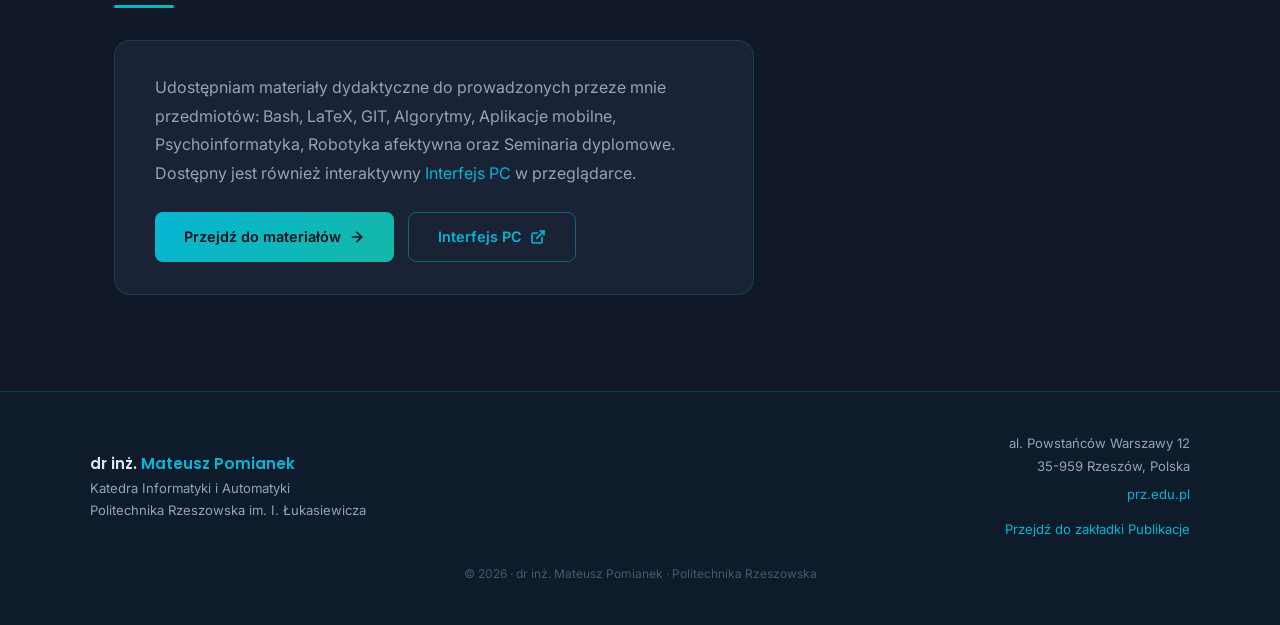
==== commit d7d57348: "Update index.html Co-authored-by: gemini-code-assist[bot] <176961590+gemini-code-assist[bot]@users.n" ====
--- a/index.html
+++ b/index.html
@@ -2289,7 +2289,7 @@
           'footer.brand': 'Ph.D., Eng. <span>Mateusz Pomianek</span>',
           'footer.dept': 'Department of Computer Science and Automation<br>Rzeszów University of Technology',
           'footer.city': '35-959 Rzeszów, Poland',
-          'footer.publications': '<a href="publications.html" style="color: var(--clr-cyan); text-decoration: none;">Go to Publications tab</a>',
+          'footer.publications': 'Go to Publications tab',
           'footer.copy': '© 2025 Ph.D., Eng. Mateusz Pomianek · Rzeszów University of Technology',
         }
       };
